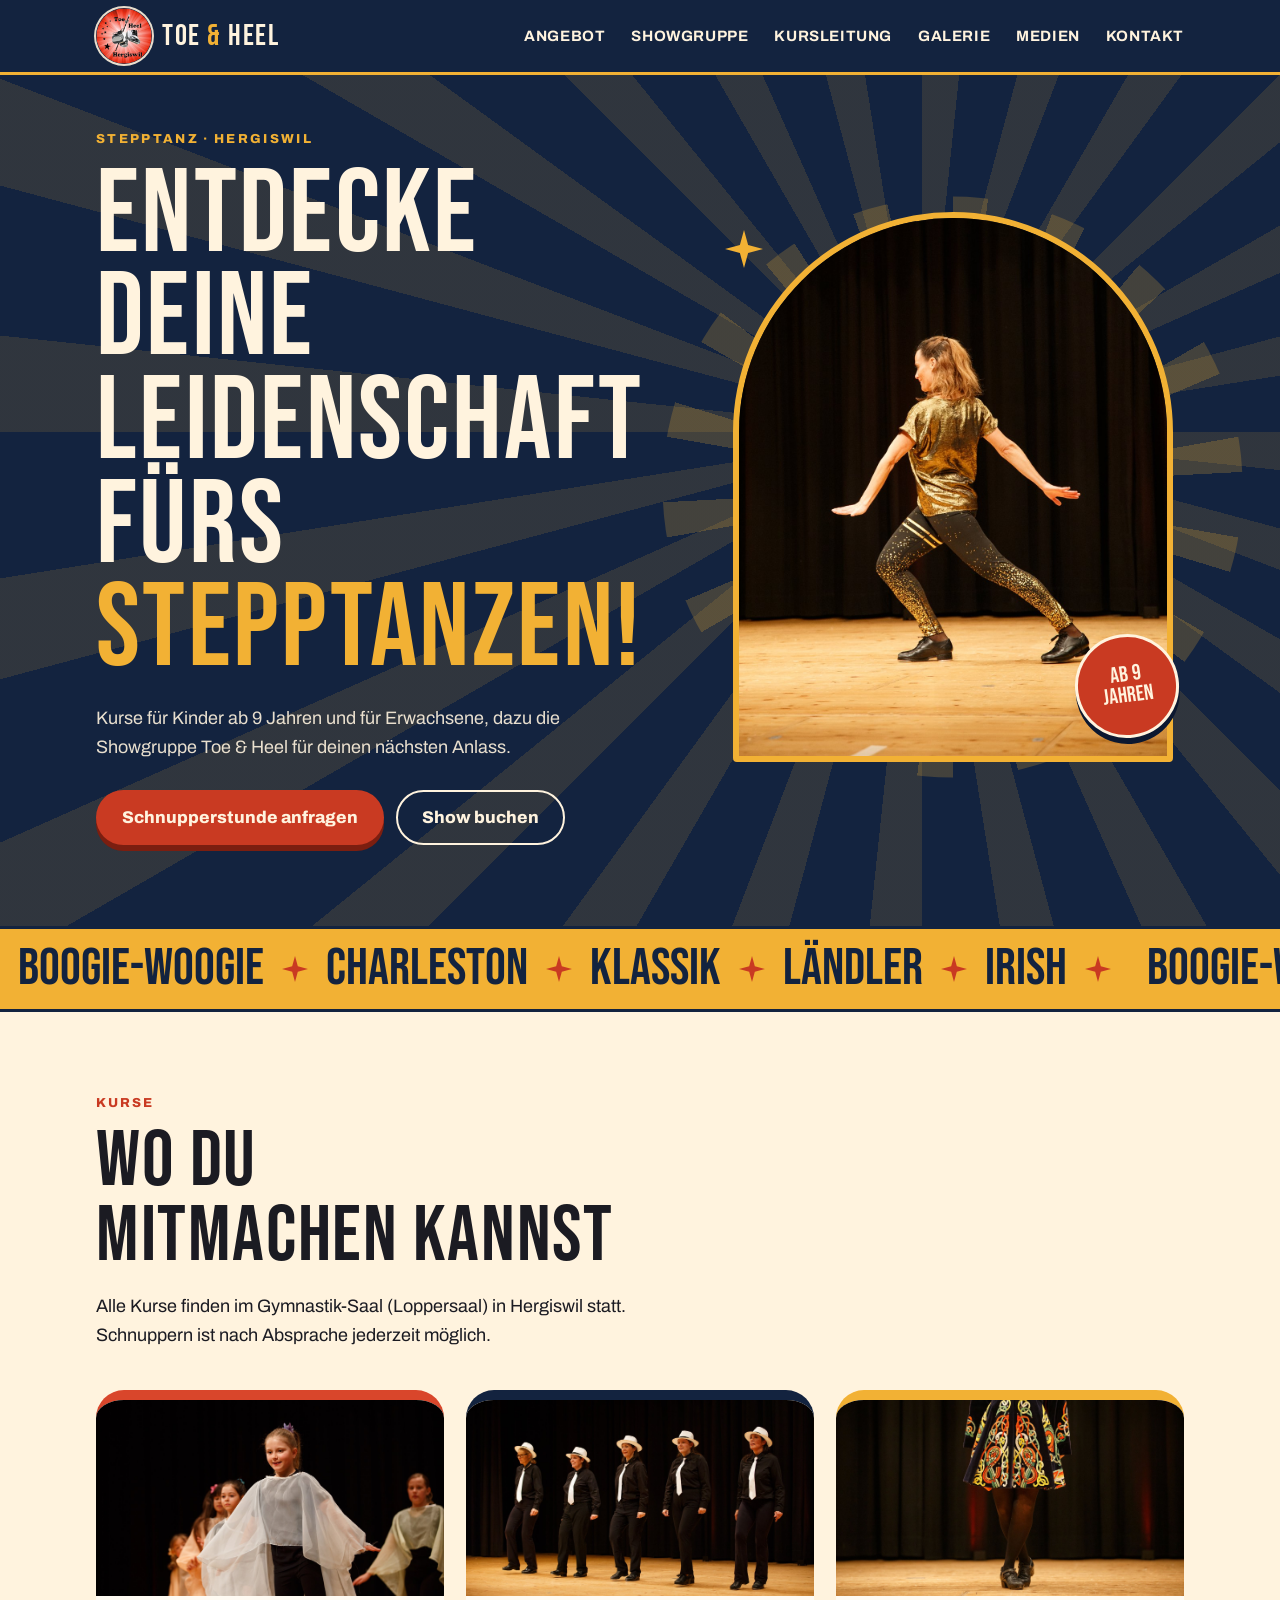
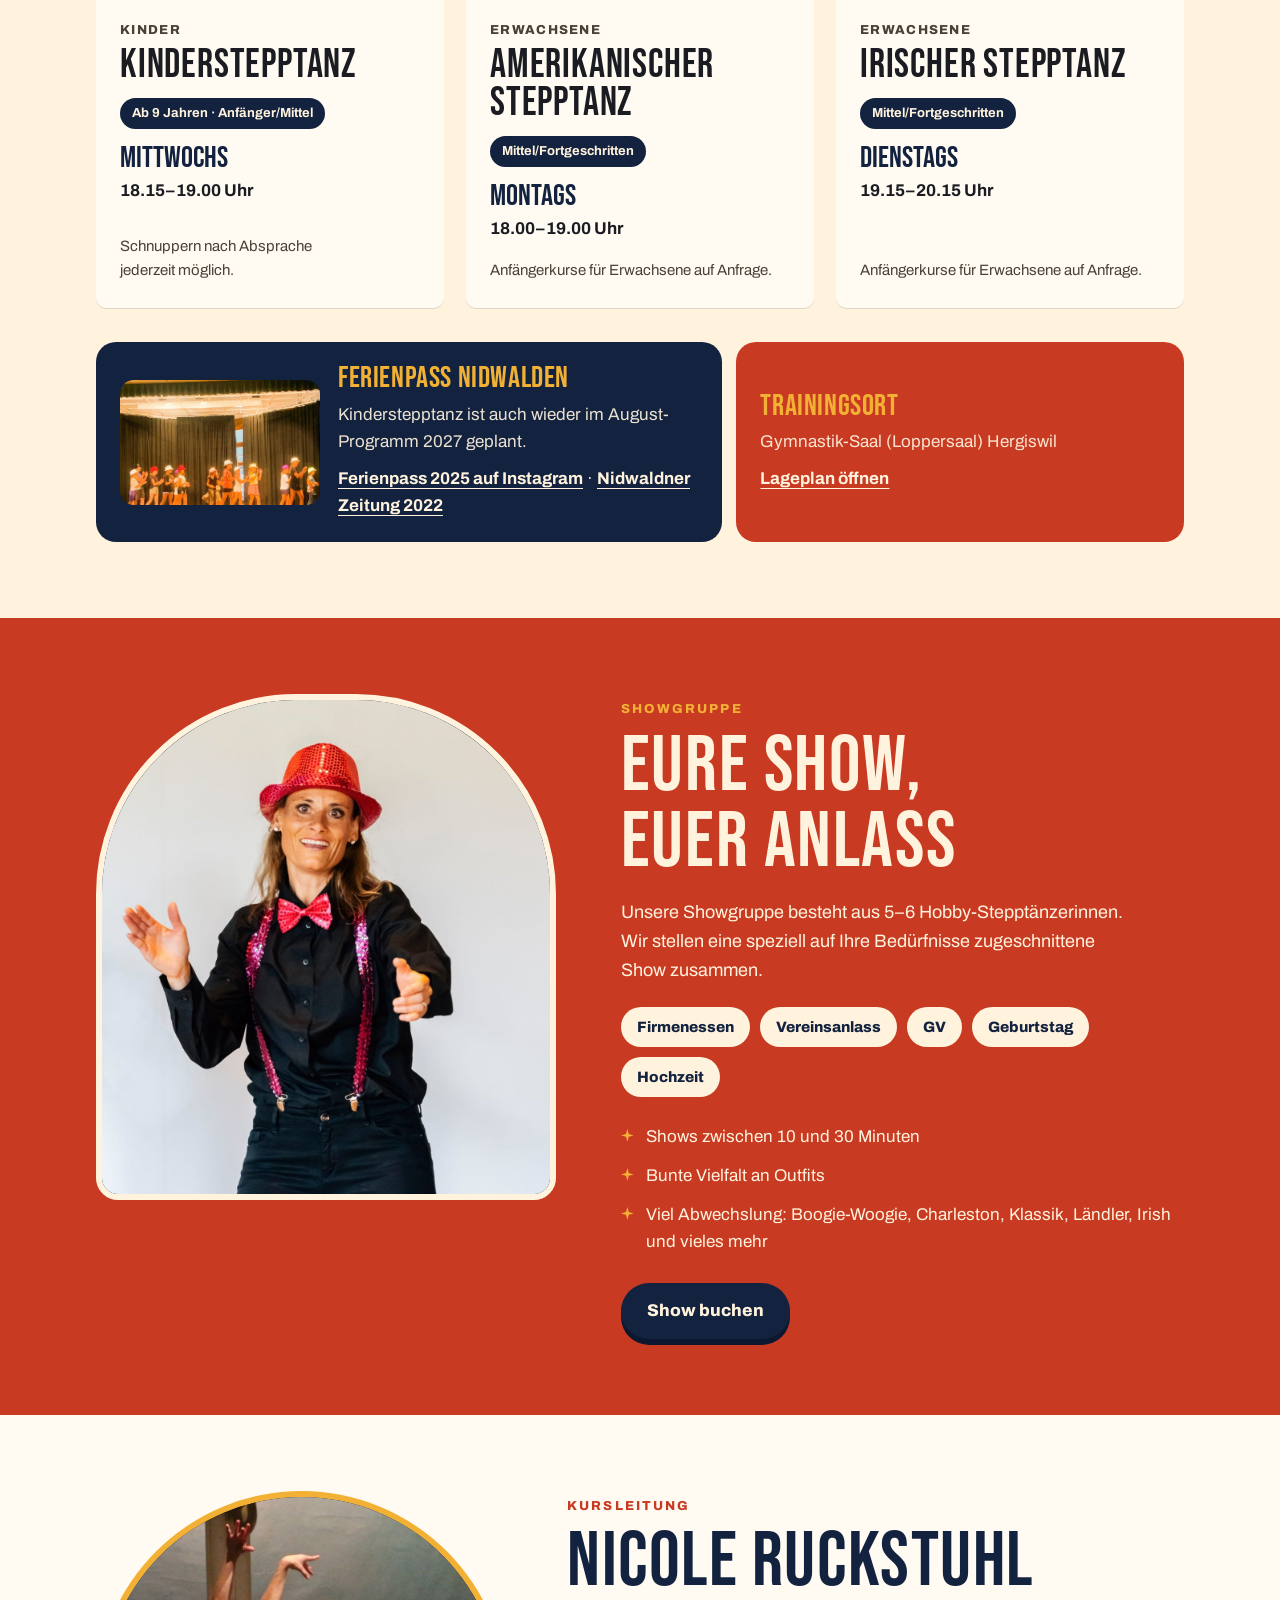
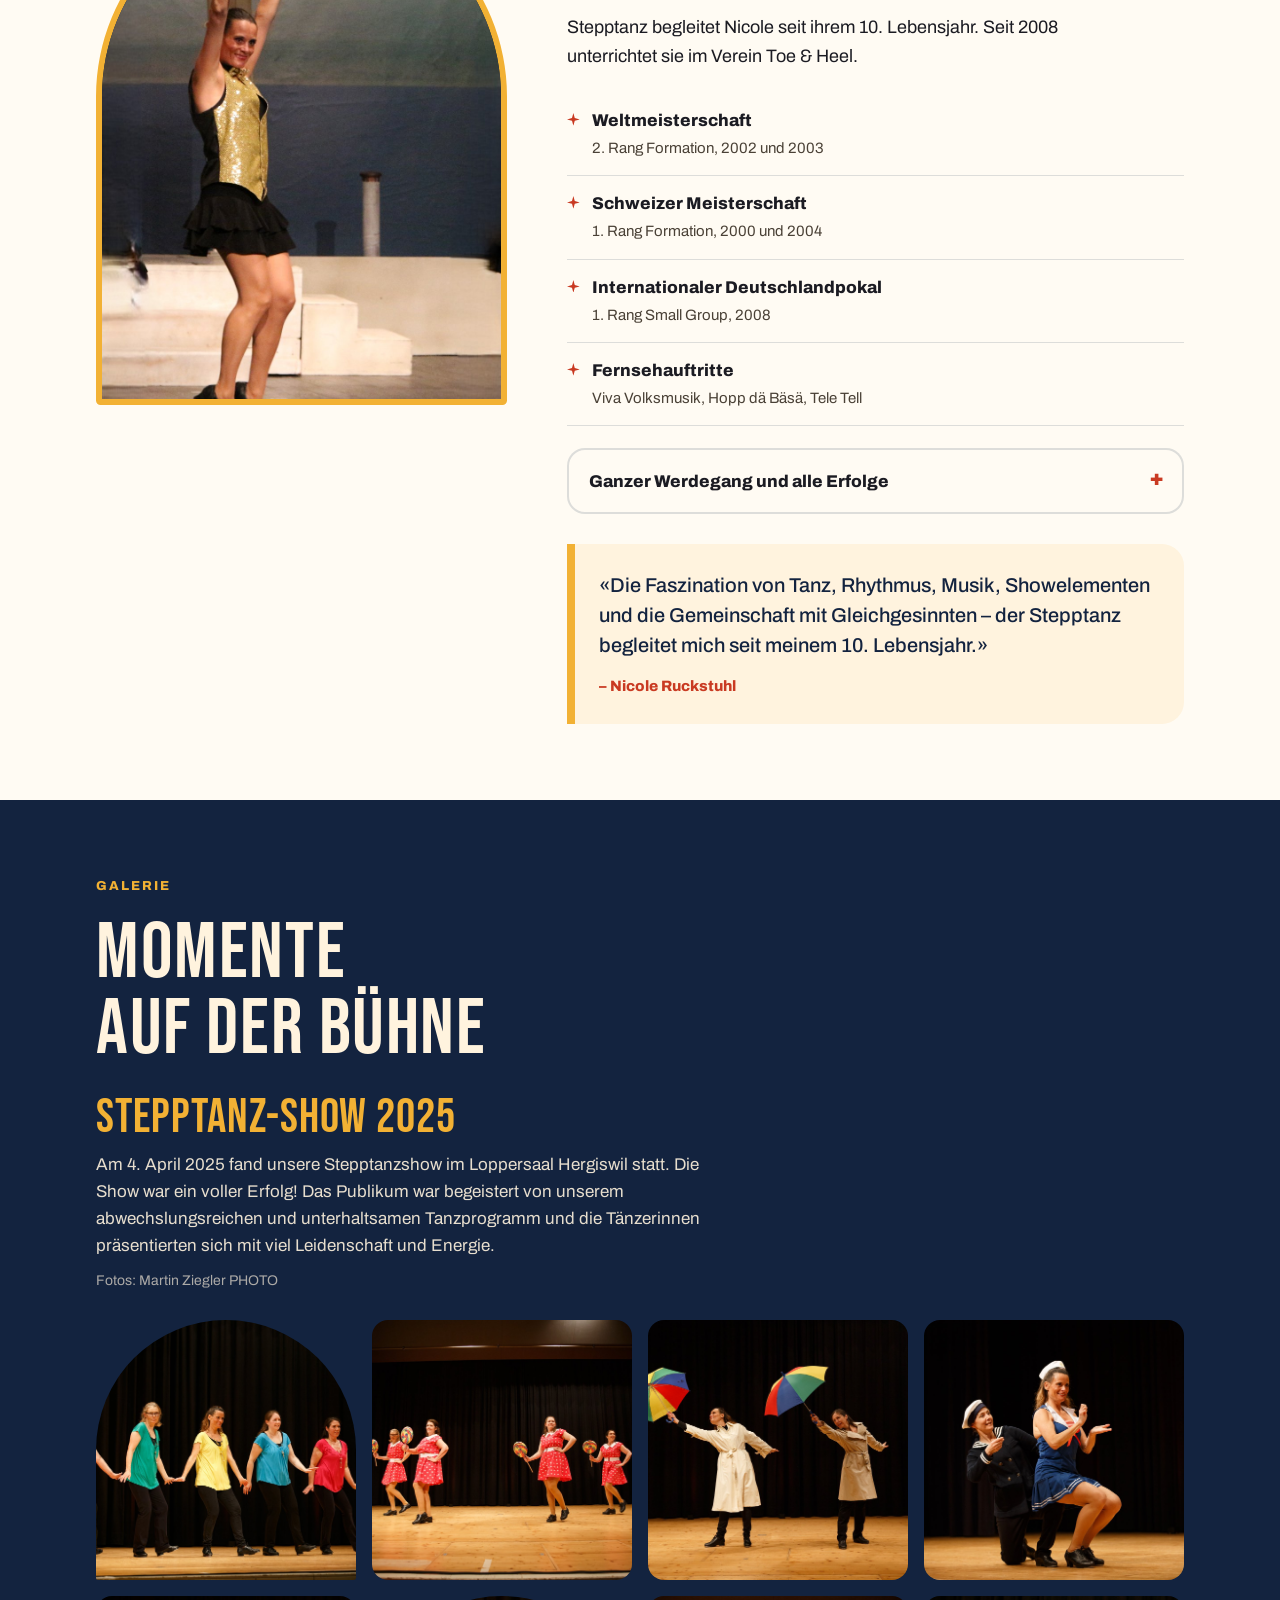
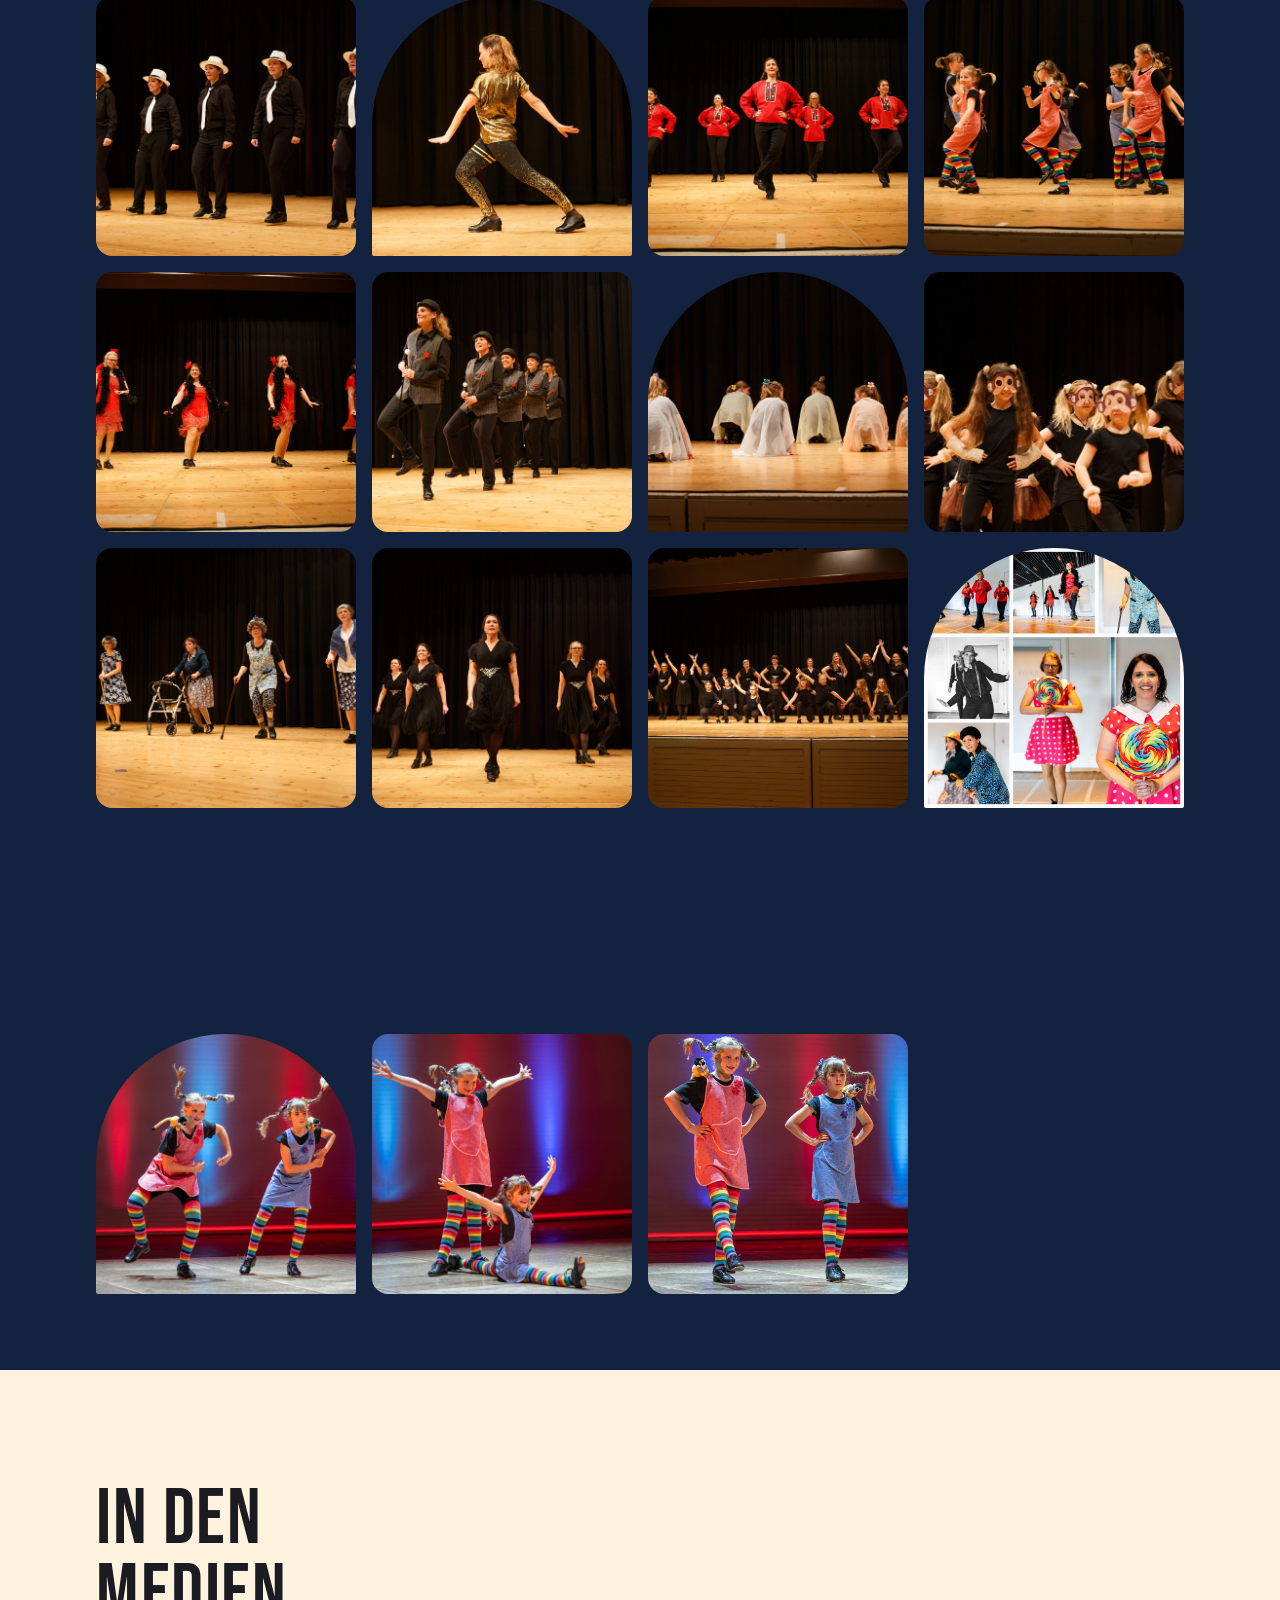
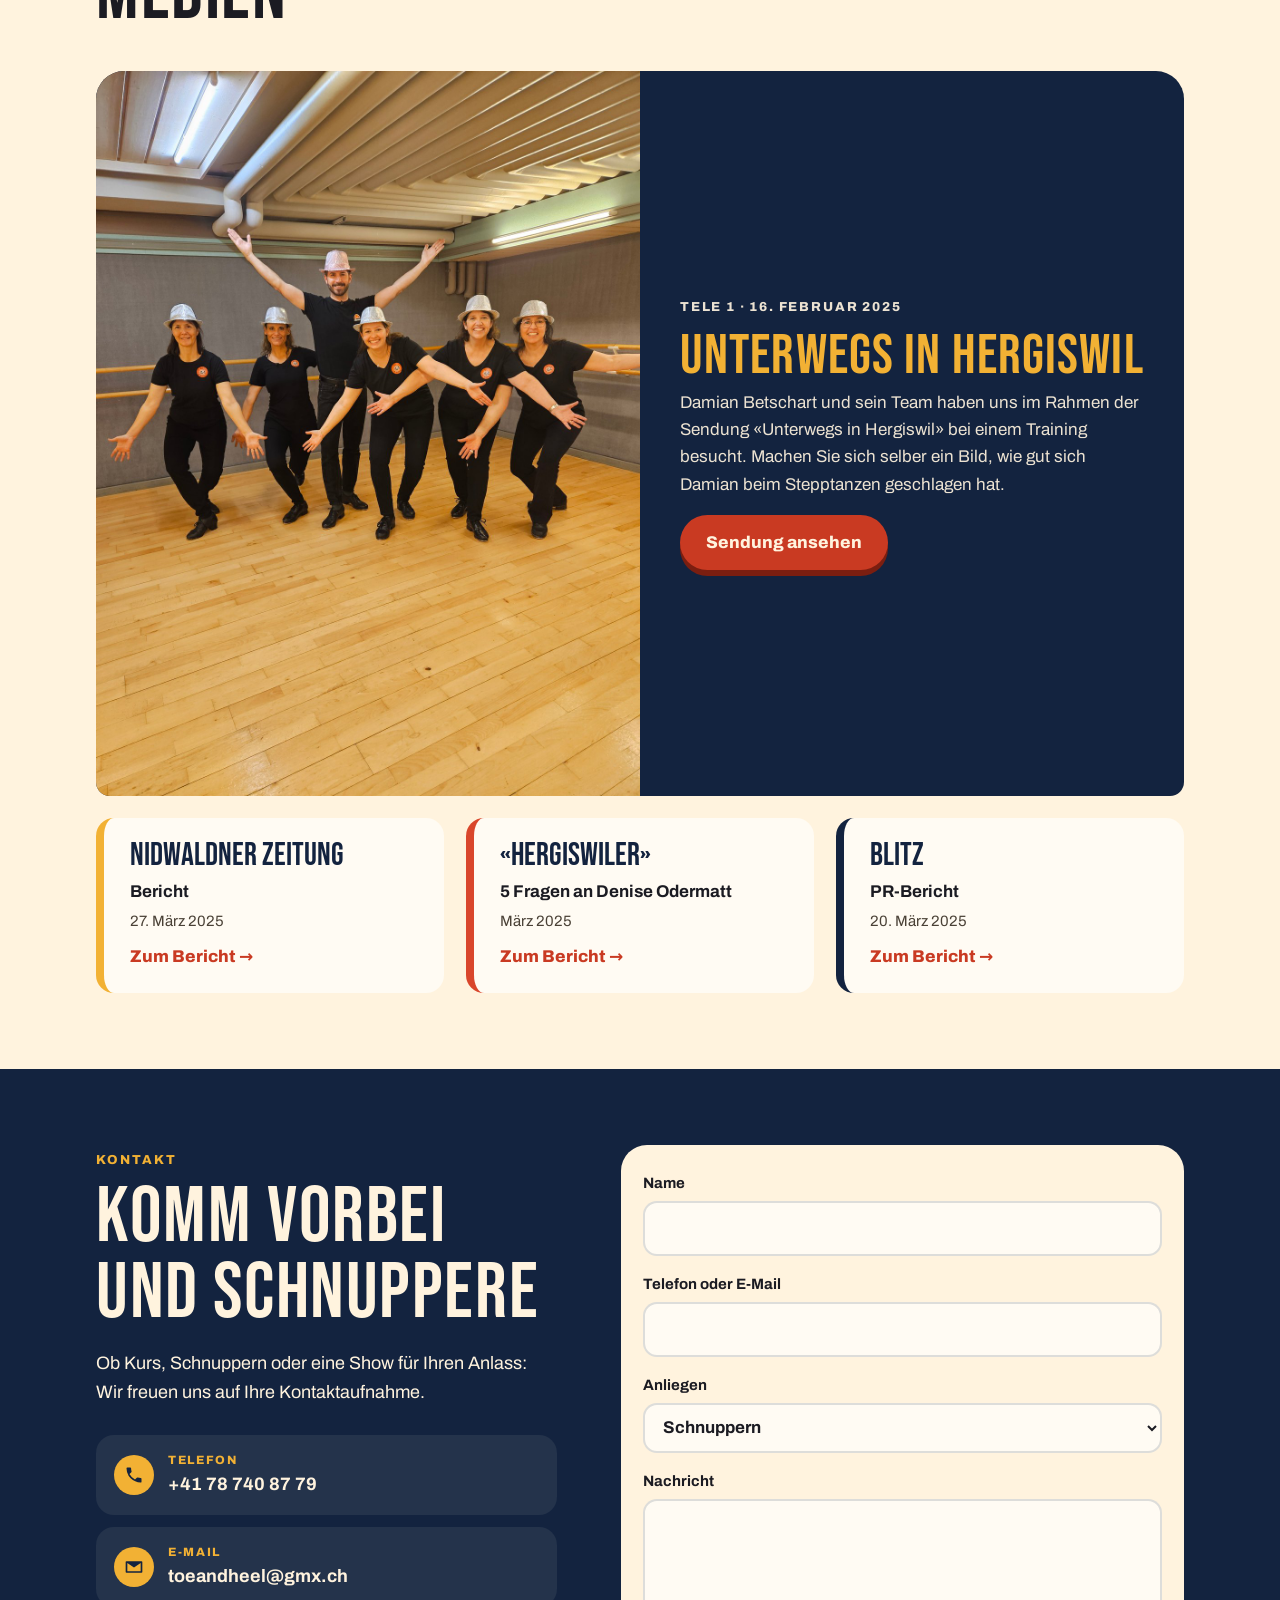
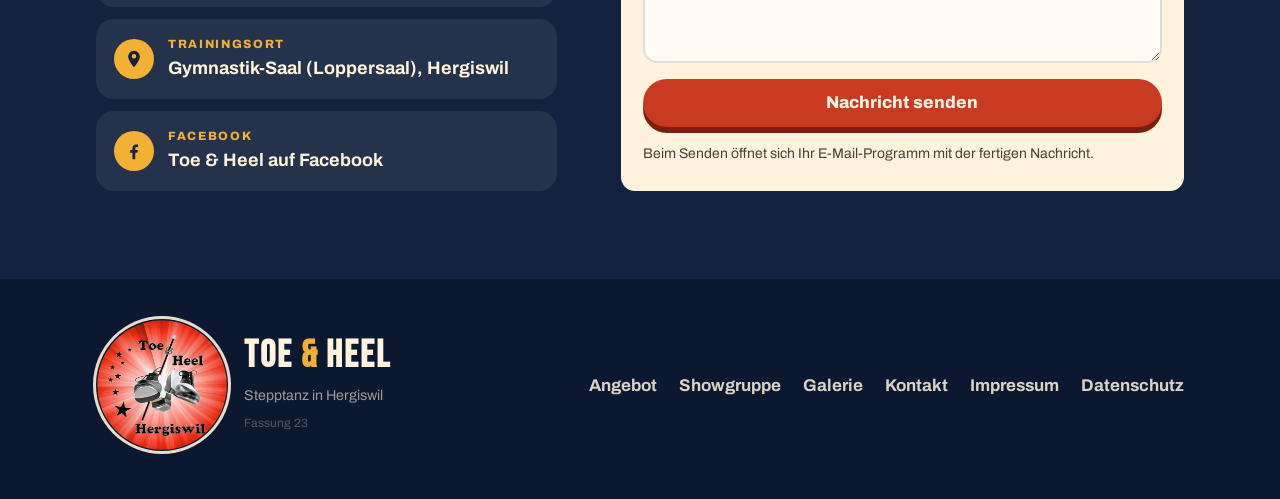
==== index.html @ 6cddaf9c "Bühnen-Version: kürzere Übergänge, weniger leere Fläche (Handy deutlich, PC etwas) Co-Authored-By: C" ====
<!doctype html>
<html lang="de-CH">
<head>
<meta charset="utf-8">
<meta name="viewport" content="width=device-width, initial-scale=1">
<title>Toe &amp; Heel – Stepptanz in Hergiswil</title>
<meta name="description" content="Stepptanz in Hergiswil NW: Kurse für Kinder ab 9 Jahren und für Erwachsene (amerikanisch und irisch) sowie die Showgruppe Toe &amp; Heel für Ihren Anlass.">
<meta name="theme-color" content="#13233F">
<meta property="og:title" content="Toe &amp; Heel – Stepptanz in Hergiswil">
<meta property="og:description" content="Kurse für Kinder und Erwachsene, Showgruppe für jeden Anlass.">
<meta property="og:image" content="https://www.toeandheel.ch/bilder/b25.jpg">
<meta property="og:type" content="website">
<link rel="icon" type="image/png" href="bilder/logo-64.png">
<link rel="apple-touch-icon" href="bilder/logo-192.png">
<link rel="preload" href="schrift/bebas-neue.woff2" as="font" type="font/woff2" crossorigin>
<script>document.documentElement.classList.add('js');</script>
<link rel="stylesheet" href="styles.css?v=23">
<script>
/* Testphase: zeigt das Gerät eine ältere Fassung als der Server, lädt die Seite einmal frisch nach */
(function(){var hier=23;try{fetch('version.json?'+Date.now(),{cache:'no-store'}).then(function(r){return r.json()}).then(function(d){
if(d.version>hier&&!/[?&]neu=/.test(location.search)){location.replace(location.pathname+'?neu='+d.version+location.hash)}}).catch(function(){})}catch(e){}})();
</script>
</head>
<body>
<a class="skip" href="#angebot">Zum Inhalt springen</a>

<svg width="0" height="0" style="position:absolute" aria-hidden="true">
  <symbol id="star" viewBox="0 0 24 24"><path d="M12 0 L14.6 9.4 L24 12 L14.6 14.6 L12 24 L9.4 14.6 L0 12 L9.4 9.4 Z"/></symbol>
</svg>

<header class="site-head">
  <input type="checkbox" id="nav-check" class="nav-check" aria-label="Menü öffnen">
  <div class="wrap bar">
    <a class="logo" translate="no" href="#top"><img class="logo-mark" src="bilder/logo-192.png" alt="" width="56" height="56"><span class="logo-text">Toe <span>&amp;</span> Heel</span></a>
    <label for="nav-check" class="burger" aria-label="Menü"><i></i><i></i><i></i></label>
    <nav class="main" aria-label="Hauptmenü">
      <ul>
        <li><a href="#angebot">Angebot</a></li>
        <li><a href="#showgruppe">Showgruppe</a></li>
        <li><a href="#kursleitung">Kursleitung</a></li>
        <li><a href="#galerie">Galerie</a></li>
        <li><a href="#medien">Medien</a></li>
        <li><a href="#kontakt">Kontakt</a></li>
      </ul>
    </nav>
  </div>
</header>

<main id="top">

  <section class="hero" aria-labelledby="hero-title">
    <div class="wrap hero-grid">
      <div>
        <p class="eyebrow">Stepptanz · Hergiswil</p>
        <h1 id="hero-title">Entdecke deine Leidenschaft fürs <span class="hl">Stepptanzen!</span></h1>
        <p class="lead">Kurse für Kinder ab 9 Jahren und für Erwachsene, dazu die Showgruppe Toe &amp; Heel für deinen nächsten Anlass.</p>
        <div class="hero-actions">
          <a class="btn btn-primary" href="#kontakt" data-anliegen="schnuppern">Schnupperstunde anfragen</a>
          <a class="btn btn-ghost" href="#kontakt" data-anliegen="show">Show buchen</a>
        </div>
      </div>
      <div class="hero-visual">
        <div class="sun" aria-hidden="true"></div>
        <div class="arch">
          <img src="bilder/b19.jpg" alt="Stepptänzerin von Toe &amp; Heel auf der Bühne" fetchpriority="high" width="1066" height="1600">
        </div>
        <svg class="hero-star star" aria-hidden="true"><use href="#star"/></svg>
        <div class="badge" aria-hidden="true">Ab 9<br>Jahren</div>
      </div>
    </div>
  </section>

  <div class="marquee" aria-label="Musikstile: Boogie-Woogie, Charleston, Klassik, Ländler, Irish">
    <div class="track" aria-hidden="true">
      <div class="group"><span>Boogie-Woogie <svg class="star"><use href="#star"/></svg> Charleston <svg class="star"><use href="#star"/></svg> Klassik <svg class="star"><use href="#star"/></svg> Ländler <svg class="star"><use href="#star"/></svg> Irish <svg class="star"><use href="#star"/></svg></span></div>
      <div class="group"><span>Boogie-Woogie <svg class="star"><use href="#star"/></svg> Charleston <svg class="star"><use href="#star"/></svg> Klassik <svg class="star"><use href="#star"/></svg> Ländler <svg class="star"><use href="#star"/></svg> Irish <svg class="star"><use href="#star"/></svg></span></div>
    </div>
  </div>

  <section class="angebot" id="angebot" aria-labelledby="angebot-title">
    <div class="wrap">
      <span class="kicker reveal">Kurse</span>
      <h2 class="sec-title reveal" id="angebot-title">Wo du<br>mitmachen kannst</h2>
      <p class="lead reveal">Alle Kurse finden im Gymnastik-Saal (Loppersaal) in Hergiswil statt. Schnuppern ist nach Absprache jederzeit möglich.</p>

      <div class="cards">
        <article class="course reveal" style="--c:var(--tomato)">
          <div class="pic"><img src="bilder/b03.jpg" alt="Kinder der Stepptanzgruppe auf der Bühne" loading="lazy" width="1600" height="1066"></div>
          <div class="body">
            <p class="who">Kinder</p>
            <h3>Kinder­stepptanz</h3>
            <span class="chip">Ab 9 Jahren · Anfänger/Mittel</span>
            <p class="when">Mittwochs</p>
            <p class="time">18.15–19.00&nbsp;Uhr</p>
            <p class="note">Schnuppern nach Absprache jederzeit möglich.</p>
          </div>
        </article>

        <article class="course reveal" style="--c:var(--night)">
          <div class="pic"><img src="bilder/b24.jpg" alt="Stepptänzerinnen mit weissen Hüten und Krawatten" loading="lazy" width="1600" height="1066"></div>
          <div class="body">
            <p class="who">Erwachsene</p>
            <h3>Amerikanischer Stepptanz</h3>
            <span class="chip">Mittel/Fortgeschritten</span>
            <p class="when">Montags</p>
            <p class="time">18.00–19.00&nbsp;Uhr</p>
            <p class="note">Anfängerkurse für Erwachsene auf Anfrage.</p>
          </div>
        </article>

        <article class="course reveal" style="--c:var(--mustard)">
          <div class="pic"><img src="bilder/b12.jpg" alt="Tänzerin im irischen Tanzkleid" loading="lazy" width="1600" height="1066"></div>
          <div class="body">
            <p class="who">Erwachsene</p>
            <h3>Irischer Stepptanz</h3>
            <span class="chip">Mittel/Fortgeschritten</span>
            <p class="when">Dienstags</p>
            <p class="time">19.15–20.15&nbsp;Uhr</p>
            <p class="note">Anfängerkurse für Erwachsene auf Anfrage.</p>
          </div>
        </article>
      </div>

      <div class="info-row">
        <div class="info with-pic reveal">
          <div class="thumb"><img src="bilder/b02.jpg" alt="Kinder beim Ferienpass Nidwalden auf der Bühne" loading="lazy" width="858" height="858"></div>
          <div>
            <h3>Ferienpass Nidwalden</h3>
            <p>Kinderstepptanz ist auch wieder im August-Programm 2027 geplant.</p>
            <p><a href="https://www.instagram.com/p/DNa0UZsqsZz/" target="_blank" rel="noopener noreferrer">Ferienpass 2025 auf Instagram</a> · <a href="https://www.nidwaldnerzeitung.ch/zentralschweiz/nidwalden/video-der-ferienpass-nidwalden-besucht-das-dog-turnier-ld.2328941" target="_blank" rel="noopener noreferrer">Nidwaldner Zeitung 2022</a></p>
          </div>
        </div>
        <div class="info red reveal">
          <div>
            <h3>Trainingsort</h3>
            <p>Gymnastik-Saal (Loppersaal) Hergiswil</p>
            <p><a href="https://goo.gl/maps/7X8U7tuj1H1A2qbY9" target="_blank" rel="noopener noreferrer">Lageplan öffnen</a></p>
          </div>
        </div>
      </div>
    </div>
  </section>

  <section class="showgruppe" id="showgruppe" aria-labelledby="showgruppe-title">
    <div class="wrap split">
      <div class="reveal">
        <div class="arch">
          <img src="bilder/b04.jpg" alt="Stepptänzerin der Showgruppe mit rotem Glitzerhut und Fliege" loading="lazy" width="1116" height="1600">
        </div>
      </div>
      <div class="reveal">
        <span class="kicker">Showgruppe</span>
        <h2 class="sec-title" id="showgruppe-title">Eure Show,<br>euer Anlass</h2>
        <p class="lead">Unsere Showgruppe besteht aus 5–6 Hobby-Stepptänzerinnen. Wir stellen eine speziell auf Ihre Bedürfnisse zugeschnittene Show zusammen.</p>
        <ul class="occasions" aria-label="Anlässe">
          <li>Firmenessen</li>
          <li>Vereinsanlass</li>
          <li>GV</li>
          <li>Geburtstag</li>
          <li>Hochzeit</li>
        </ul>
        <ul class="facts">
          <li><svg class="star" aria-hidden="true"><use href="#star"/></svg><span>Shows zwischen 10 und 30 Minuten</span></li>
          <li><svg class="star" aria-hidden="true"><use href="#star"/></svg><span>Bunte Vielfalt an Outfits</span></li>
          <li><svg class="star" aria-hidden="true"><use href="#star"/></svg><span>Viel Abwechslung: Boogie-Woogie, Charleston, Klassik, Ländler, Irish und vieles mehr</span></li>
        </ul>
        <a class="btn btn-dark" href="#kontakt" data-anliegen="show">Show buchen</a>
      </div>
    </div>
  </section>

  <section class="kursleitung" id="kursleitung" aria-labelledby="kurs-title">
    <div class="wrap teacher">
      <div class="reveal">
        <div class="arch">
          <img src="bilder/b10.jpg" alt="Nicole Ruckstuhl beim Stepptanzen" loading="lazy" width="900" height="1600">
        </div>
      </div>
      <div class="txt reveal">
        <span class="kicker">Kursleitung</span>
        <h2 class="name" id="kurs-title">Nicole Ruckstuhl</h2>
        <p class="lead">Stepptanz begleitet Nicole seit ihrem 10. Lebensjahr. Seit 2008 unterrichtet sie im Verein Toe &amp; Heel.</p>
        <ul class="career">
          <li><svg class="star" aria-hidden="true"><use href="#star"/></svg><div><strong>Weltmeisterschaft</strong><small>2. Rang Formation, 2002 und 2003</small></div></li>
          <li><svg class="star" aria-hidden="true"><use href="#star"/></svg><div><strong>Schweizer Meisterschaft</strong><small>1. Rang Formation, 2000 und 2004</small></div></li>
          <li><svg class="star" aria-hidden="true"><use href="#star"/></svg><div><strong>Internationaler Deutschlandpokal</strong><small>1. Rang Small Group, 2008</small></div></li>
          <li><svg class="star" aria-hidden="true"><use href="#star"/></svg><div><strong>Fernsehauftritte</strong><small>Viva Volksmusik, Hopp dä Bäsä, Tele Tell</small></div></li>
        </ul>

        <details class="cv">
          <summary>Ganzer Werdegang und alle Erfolge</summary>
          <div class="cv-body">
            <h3>Mein tänzerischer Werdegang</h3>
            <dl>
              <dt>1990–1996</dt><dd>Stepp- und Ballettunterricht bei Robert Philippe Christen, Hergiswil</dd>
              <dt>1996–1997</dt><dd>Unterricht bei Fabrice Martin (Planet Dance), Lausanne</dd>
              <dt>1996–2001</dt><dd>Teilnahme an diversen «Irish-» sowie «American Tapdance»-Workshops</dd>
              <dt>2000</dt><dd>3 Monate Irlandaufenthalt mit Unterricht im Irish Dancing</dd>
              <dt>2001–2002</dt><dd>Unterricht bei Fabrice Martin (Planet Dance), Lausanne</dd>
              <dt>2003–2008</dt><dd>Unterricht bei Absolut Tap, Bern</dd>
              <dt>2008–2018</dt><dd>Showteam Flying Taps, Root</dd>
              <dt>2008–heute</dt><dd>Stepptanzlehrerin im Verein Toe &amp; Heel, Hergiswil</dd>
              <dt>2023–heute</dt><dd>Shuffle Dance Unterricht bei Dance Place, Sursee</dd>
            </dl>
            <h3>Schweizer Meisterschaft</h3>
            <dl>
              <dt>2000</dt><dd>1. Rang – Plauscher / Fun Formation Quickstep, Hergiswil</dd>
              <dt>2002</dt><dd>5. Rang – Elite Solo Damen</dd>
              <dt>2004</dt><dd>1. Rang – Formation absolutTAP, Bern</dd>
              <dt>2004</dt><dd>5. Rang – Small Group absolutTAP, Bern</dd>
              <dt>2006</dt><dd>2. Rang – Formation absolutTAP, Bern</dd>
            </dl>
            <h3>Internationaler Deutschlandpokal</h3>
            <dl>
              <dt>2008</dt><dd>1. Rang – Small Group Flying Taps, Root</dd>
            </dl>
            <h3>Weltmeisterschaft</h3>
            <dl>
              <dt>2002</dt><dd>2. Rang – Formation Planet Dance Martin, Lausanne</dd>
              <dt>2003</dt><dd>2. Rang – Formation absolutTAP, Bern</dd>
              <dt>2006</dt><dd>4. Rang – Formation absolutTAP, Bern</dd>
            </dl>
            <h3>Fernseh-Auftritte mit Flying Taps, Root</h3>
            <p>Viva Volksmusik · Hopp dä Bäsä · Tele Tell</p>
          </div>
        </details>

        <blockquote class="quote">
          <p>«Die Faszination von Tanz, Rhythmus, Musik, Showelementen und die Gemeinschaft mit Gleichgesinnten – der Stepptanz begleitet mich seit meinem 10. Lebensjahr.»</p>
          <cite>– Nicole Ruckstuhl</cite>
        </blockquote>
      </div>
    </div>
  </section>

  <section class="galerie" id="galerie" aria-labelledby="galerie-title">
    <div class="wrap">
      <div class="gallery-intro reveal">
        <span class="kicker">Galerie</span>
        <h2 class="sec-title" id="galerie-title">Momente<br>auf der Bühne</h2>
        <h3>Stepptanz-Show 2025</h3>
        <p>Am 4. April 2025 fand unsere Stepptanzshow im Loppersaal Hergiswil statt. Die Show war ein voller Erfolg! Das Publikum war begeistert von unserem abwechslungsreichen und unterhaltsamen Tanzprogramm und die Tänzerinnen präsentierten sich mit viel Leidenschaft und Energie.</p>
        <p class="credit">Fotos: Martin Ziegler PHOTO</p>
      </div>
      <ul class="gallery" data-gallery>
        <li><button type="button" data-full="bilder/b25.jpg"><img src="bilder/b25.jpg" alt="Stepptanz-Show 2025: fünf Tänzerinnen in bunten Blusen" loading="lazy" width="1600" height="1066"></button></li>
        <li><button type="button" data-full="bilder/b14.jpg"><img src="bilder/b14.jpg" alt="Stepptanz-Show 2025: Tänzerinnen in roten Tupfenkleidern" loading="lazy" width="1600" height="1066"></button></li>
        <li><button type="button" data-full="bilder/b21.jpg"><img src="bilder/b21.jpg" alt="Stepptanz-Show 2025: Tanz mit bunten Regenschirmen" loading="lazy" width="1600" height="1066"></button></li>
        <li><button type="button" data-full="bilder/b15.jpg"><img src="bilder/b15.jpg" alt="Stepptanz-Show 2025: Duo im Matrosen-Look" loading="lazy" width="1600" height="1066"></button></li>
        <li><button type="button" data-full="bilder/b24.jpg"><img src="bilder/b24.jpg" alt="Stepptanz-Show 2025: Tänzerinnen mit weissen Hüten" loading="lazy" width="1600" height="1066"></button></li>
        <li><button type="button" data-full="bilder/b19.jpg"><img src="bilder/b19.jpg" alt="Stepptanz-Show 2025: Solotänzerin in Gold" loading="lazy" width="1066" height="1600"></button></li>
        <li><button type="button" data-full="bilder/b20.jpg"><img src="bilder/b20.jpg" alt="Stepptanz-Show 2025: Gruppe in roten Blusen" loading="lazy" width="1600" height="1066"></button></li>
        <li><button type="button" data-full="bilder/b16.jpg"><img src="bilder/b16.jpg" alt="Stepptanz-Show 2025: Kindergruppe in bunten Kostümen" loading="lazy" width="1600" height="1066"></button></li>
        <li><button type="button" data-full="bilder/b17.jpg"><img src="bilder/b17.jpg" alt="Stepptanz-Show 2025: Tänzerinnen im Charleston-Stil" loading="lazy" width="1600" height="1066"></button></li>
        <li><button type="button" data-full="bilder/b22.jpg"><img src="bilder/b22.jpg" alt="Stepptanz-Show 2025: Gruppe mit Hüten und Westen" loading="lazy" width="1600" height="1066"></button></li>
        <li><button type="button" data-full="bilder/b18.jpg"><img src="bilder/b18.jpg" alt="Stepptanz-Show 2025: Kinder in weissen Umhängen" loading="lazy" width="1600" height="1066"></button></li>
        <li><button type="button" data-full="bilder/b23.jpg"><img src="bilder/b23.jpg" alt="Stepptanz-Show 2025: Kindergruppe in Schwarz" loading="lazy" width="1600" height="1066"></button></li>
        <li><button type="button" data-full="bilder/b26.jpg"><img src="bilder/b26.jpg" alt="Stepptanz-Show 2025: humorvolle Nummer mit Rollator" loading="lazy" width="1600" height="1066"></button></li>
        <li><button type="button" data-full="bilder/b27.jpg"><img src="bilder/b27.jpg" alt="Stepptanz-Show 2025: Gruppe in schwarzen Kleidern" loading="lazy" width="1600" height="1066"></button></li>
        <li><button type="button" data-full="bilder/b07.jpg"><img src="bilder/b07.jpg" alt="Alle Tänzerinnen gemeinsam auf der Bühne" loading="lazy" width="1600" height="1066"></button></li>
        <li><button type="button" data-full="bilder/b05.jpg"><img src="bilder/b05.jpg" alt="Die Showgruppe in verschiedenen Kostümen" loading="lazy" width="1600" height="1600"></button></li>
      </ul>

      <div class="gallery-intro reveal">
        <h3>5. Kinder- und Jugendtanzfestival Schweiz</h3>
        <p>Zwei Mädchen aus unserer Kinder-Stepptanzgruppe haben am 7. Juni 2025 am Kinder- und Jugendtanzfestival im Stadttheater Sursee teilgenommen.</p>
        <p class="credit">Fotos: Kinder- und Jugendtanzfestival Schweiz – Roberto Conciatori</p>
      </div>
      <ul class="gallery" data-gallery>
        <li><button type="button" data-full="bilder/b28.jpg"><img src="bilder/b28.jpg" alt="Zwei Mädchen tanzen am Kinder- und Jugendtanzfestival" loading="lazy" width="1600" height="1066"></button></li>
        <li><button type="button" data-full="bilder/b29.jpg"><img src="bilder/b29.jpg" alt="Schlusspose am Kinder- und Jugendtanzfestival" loading="lazy" width="1600" height="1066"></button></li>
        <li><button type="button" data-full="bilder/b30.jpg"><img src="bilder/b30.jpg" alt="Auftritt im Stadttheater Sursee" loading="lazy" width="1600" height="900"></button></li>
      </ul>
    </div>
  </section>

  <section class="medien" id="medien" aria-labelledby="medien-title">
    <div class="wrap">
      <span class="kicker reveal">Medien</span>
      <h2 class="sec-title reveal" id="medien-title">In den<br>Medien</h2>

      <article class="feature reveal">
        <div class="pic"><img src="bilder/b06.jpg" alt="Training mit dem Team von Tele 1 im Gymnastik-Saal" loading="lazy" width="1200" height="1600"></div>
        <div class="body">
          <p class="date">Tele 1 · 16. Februar 2025</p>
          <h3>Unterwegs in Hergiswil</h3>
          <p>Damian Betschart und sein Team haben uns im Rahmen der Sendung «Unterwegs in Hergiswil» bei einem Training besucht. Machen Sie sich selber ein Bild, wie gut sich Damian beim Stepptanzen geschlagen hat.</p>
          <a class="btn btn-primary" href="https://www.tele1.ch/unterwegs/unterwegs-in-hergiswil-159736079" target="_blank" rel="noopener noreferrer">Sendung ansehen</a>
        </div>
      </article>

      <div class="press">
        <a class="reveal" href="medien/nidwaldner-zeitung-2025-03-27.pdf" target="_blank" rel="noopener">
          <p class="outlet">Nidwaldner Zeitung</p>
          <p class="title">Bericht</p>
          <p class="date">27. März 2025</p>
          <p class="go">Zum Bericht →</p>
        </a>
        <a class="reveal" href="medien/hergiswiler-2025-03.pdf" target="_blank" rel="noopener">
          <p class="outlet">«Hergiswiler»</p>
          <p class="title">5 Fragen an Denise Odermatt</p>
          <p class="date">März 2025</p>
          <p class="go">Zum Bericht →</p>
        </a>
        <a class="reveal" href="medien/blitz-2025-03-20.jpg" target="_blank" rel="noopener">
          <p class="outlet">Blitz</p>
          <p class="title">PR-Bericht</p>
          <p class="date">20. März 2025</p>
          <p class="go">Zum Bericht →</p>
        </a>
      </div>
    </div>
  </section>

  <section class="kontakt" id="kontakt" aria-labelledby="kontakt-title">
    <div class="wrap contact">
      <div class="reveal">
        <span class="kicker">Kontakt</span>
        <h2 class="sec-title" id="kontakt-title">Komm vorbei<br>und schnuppere</h2>
        <p class="lead">Ob Kurs, Schnuppern oder eine Show für Ihren Anlass: Wir freuen uns auf Ihre Kontaktaufnahme.</p>
        <ul class="contact-list">
          <li>
            <a href="tel:+41787408779">
              <span class="ico" aria-hidden="true"><svg viewBox="0 0 24 24"><path d="M6.6 10.8a15.1 15.1 0 0 0 6.6 6.6l2.2-2.2a1 1 0 0 1 1-.25 11.4 11.4 0 0 0 3.6.57 1 1 0 0 1 1 1V20a1 1 0 0 1-1 1A17 17 0 0 1 3 4a1 1 0 0 1 1-1h3.5a1 1 0 0 1 1 1c0 1.25.2 2.45.57 3.57a1 1 0 0 1-.25 1z"/></svg></span>
              <span><span class="lbl">Telefon</span>+41&nbsp;78&nbsp;740&nbsp;87&nbsp;79</span>
            </a>
          </li>
          <li>
            <a href="mailto:toeandheel@gmx.ch">
              <span class="ico" aria-hidden="true"><svg viewBox="0 0 24 24"><path d="M3 5h18a1 1 0 0 1 1 1v12a1 1 0 0 1-1 1H3a1 1 0 0 1-1-1V6a1 1 0 0 1 1-1zm1 2.2V17h16V7.2l-8 5.3z"/></svg></span>
              <span><span class="lbl">E-Mail</span>toeandheel@gmx.ch</span>
            </a>
          </li>
          <li>
            <a href="https://goo.gl/maps/7X8U7tuj1H1A2qbY9" target="_blank" rel="noopener noreferrer">
              <span class="ico" aria-hidden="true"><svg viewBox="0 0 24 24"><path d="M12 2a7 7 0 0 0-7 7c0 5.2 7 13 7 13s7-7.8 7-13a7 7 0 0 0-7-7zm0 9.500A2.500 2.500 0 1 1 12 6a2.500 2.500 0 0 1 0 5.500z"/></svg></span>
              <span><span class="lbl">Trainingsort</span>Gymnastik-Saal (Loppersaal), Hergiswil</span>
            </a>
          </li>
          <li>
            <a href="https://www.facebook.com/profile.php?id=100092729950741" target="_blank" rel="noopener noreferrer">
              <span class="ico" aria-hidden="true"><svg viewBox="0 0 24 24"><path d="M13.500 22v-8h2.700l.4-3.200h-3.100V8.800c0-.9.300-1.600 1.600-1.600h1.700V4.300c-.3 0-1.300-.1-2.500-.1-2.500 0-4.100 1.500-4.100 4.200v2.400H7.500V14h2.700v8z"/></svg></span>
              <span><span class="lbl">Facebook</span>Toe &amp; Heel auf Facebook</span>
            </a>
          </li>
        </ul>
      </div>

      <form class="kform reveal" id="kontakt-form">
        <label>Name
          <input type="text" name="Name" autocomplete="name" required>
        </label>
        <label>Telefon oder E-Mail
          <input type="text" name="Erreichbar unter" autocomplete="email" spellcheck="false" autocapitalize="off" required>
        </label>
        <label>Anliegen
          <select name="Anliegen" id="anliegen">
            <option value="Schnuppern">Schnuppern</option>
            <option value="Kurs">Kurs</option>
            <option value="Show buchen">Show buchen</option>
          </select>
        </label>
        <label>Nachricht
          <textarea name="Nachricht" rows="5"></textarea>
        </label>
        <button class="btn btn-primary" type="submit">Nachricht senden</button>
        <p class="hint">Beim Senden öffnet sich Ihr E-Mail-Programm mit der fertigen Nachricht.</p>
      </form>
    </div>
  </section>

</main>

<footer>
  <div class="wrap row">
    <div class="brand">
      <img src="bilder/logo.png" alt="Logo Toe &amp; Heel Hergiswil" loading="lazy" width="132" height="132">
      <div>
        <a class="logo" translate="no" href="#top">Toe <span>&amp;</span> Heel</a>
        <p style="margin:6px 0 0"><small>Stepptanz in Hergiswil</small><small class="stand">Fassung 23</small></p>
      </div>
    </div>
    <ul>
      <li><a href="#angebot">Angebot</a></li>
      <li><a href="#showgruppe">Showgruppe</a></li>
      <li><a href="#galerie">Galerie</a></li>
      <li><a href="#kontakt">Kontakt</a></li>
      <li><a href="impressum.html">Impressum</a></li>
      <li><a href="datenschutz.html">Datenschutz</a></li>
    </ul>
  </div>
</footer>

<dialog class="lightbox" id="lightbox" aria-label="Bild in gross">
  <div class="lb-inner">
    <img id="lb-img" alt="">
    <button class="lb-btn lb-close" type="button" aria-label="Schliessen">×</button>
    <button class="lb-btn lb-prev" type="button" aria-label="Vorheriges Bild">‹</button>
    <button class="lb-btn lb-next" type="button" aria-label="Nächstes Bild">›</button>
    <p class="lb-count" id="lb-count"></p>
  </div>
</dialog>

<script src="script.js?v=23" defer></script>
</body>
</html>
---- styles.css ----
/* Toe & Heel Hergiswil – Gestaltung «Showtime» */
@font-face{font-family:"Bebas Neue";src:url(schrift/bebas-neue.woff2) format("woff2");font-weight:400;font-display:swap}
@font-face{font-family:"Archivo";src:url(schrift/archivo.woff2) format("woff2");font-weight:400 800;font-display:swap}

:root{
  --tomato:#D9462B;
  --tomato-deep:#C93A22;
  --mustard:#F2B134;
  --night:#13233F;
  --night-deep:#0C1830;
  --cream:#FFF3DE;
  --paper:#FFFBF3;
  --ink:#1B1B22;
  --muted:#4A4136;
  --line:rgba(19,35,63,.14);
  --display:"Bebas Neue","Arial Narrow",Impact,sans-serif;
  --text:"Archivo",system-ui,-apple-system,"Segoe UI",Roboto,sans-serif;
}
*{box-sizing:border-box}
html{scroll-behavior:smooth;-webkit-text-size-adjust:100%;background:var(--cream);scroll-padding-top:76px}
body{margin:0;background:var(--cream);color:var(--ink);font-family:var(--text);font-size:17px;line-height:1.6;overflow-x:hidden;-webkit-font-smoothing:antialiased}
img{display:block;max-width:100%;height:auto}
a{color:inherit}
h1,h2,h3{font-family:var(--display);font-weight:400;letter-spacing:.02em;margin:0;line-height:.95;text-transform:uppercase}
p{margin:0 0 1em}
:focus-visible{outline:3px solid var(--mustard);outline-offset:3px}
.wrap{max-width:1120px;margin:0 auto;padding:0 16px}
.star{width:.75em;height:.75em;fill:currentColor;flex:none}
section{padding:76px 0;position:relative;overflow:hidden}
.kicker{display:inline-block;font-weight:800;text-transform:uppercase;letter-spacing:.16em;font-size:13px;color:var(--tomato-deep);margin-bottom:10px}
.sec-title{font-size:clamp(46px,9vw,88px);margin-bottom:18px}
.lead{font-size:18px;max-width:58ch}
.skip{position:absolute;left:-999px;top:0;background:var(--mustard);color:var(--night);padding:10px 16px;font-weight:800;z-index:100}
.skip:focus{left:8px;top:8px}

.arch{overflow:hidden;background-color:var(--tomato)}
.arch img{width:100%;height:100%;object-fit:cover;transition:transform .8s cubic-bezier(.2,.7,.2,1)}
.arch:hover img{transform:scale(1.04)}

/* Knöpfe */
.btn{display:inline-flex;align-items:center;justify-content:center;gap:10px;min-height:48px;padding:12px 24px;border-radius:999px;font-weight:800;font-size:17px;text-decoration:none;border:2px solid transparent;transition:transform .25s ease,background-color .25s ease,color .25s ease,box-shadow .25s ease;cursor:pointer;font-family:var(--text)}
.btn:hover{transform:translateY(-2px)}
.btn:active{transform:translateY(2px)}
.btn-primary{background:var(--tomato-deep);color:var(--cream);box-shadow:0 6px 0 #7b1e10}
.btn-primary:hover{box-shadow:0 8px 0 #7b1e10}
.btn-ghost{border-color:var(--cream);color:var(--cream);background:transparent}
.btn-ghost:hover{background:var(--cream);color:var(--night)}
.btn-dark{background:var(--night);color:var(--cream);box-shadow:0 6px 0 var(--night-deep)}
.btn-dark:hover{box-shadow:0 8px 0 var(--night-deep)}
.textlink{font-weight:800;color:var(--tomato-deep);text-underline-offset:4px}
.textlink:hover{color:var(--night)}

/* Kopf */
.site-head{position:sticky;top:0;z-index:50;background:var(--night);color:var(--cream);border-bottom:3px solid var(--mustard)}
.site-head .bar{display:flex;align-items:center;justify-content:space-between;height:64px}
.logo{font-family:var(--display);font-size:30px;letter-spacing:.05em;text-decoration:none;color:var(--cream);line-height:1;white-space:nowrap}
.logo span{color:var(--mustard)}
.nav-check{position:absolute;opacity:0;pointer-events:none;width:1px;height:1px}
.burger{display:flex;flex-direction:column;justify-content:center;gap:5px;width:48px;height:48px;padding:12px;cursor:pointer;border-radius:12px}
.burger i{display:block;height:3px;background:var(--cream);border-radius:3px;transition:transform .3s ease,opacity .3s ease}
.nav-check:focus-visible ~ .bar .burger{outline:3px solid var(--mustard);outline-offset:2px}
nav.main{position:absolute;top:100%;left:0;right:0;display:none;background:var(--night);padding:6px 16px 18px;border-bottom:3px solid var(--mustard)}
nav.main ul{list-style:none;margin:0;padding:0}
nav.main a{display:block;padding:13px 0;font-weight:700;text-decoration:none;border-bottom:1px solid rgba(255,243,222,.14)}
nav.main a:hover{color:var(--mustard)}
.nav-check:checked ~ .bar nav.main{display:block}
.nav-check:checked ~ .bar .burger i:nth-child(1){transform:translateY(8px) rotate(45deg)}
.nav-check:checked ~ .bar .burger i:nth-child(2){opacity:0}
.nav-check:checked ~ .bar .burger i:nth-child(3){transform:translateY(-8px) rotate(-45deg)}
@media (min-width:900px){
  .site-head .bar{position:relative}
  .burger{display:none}
  nav.main{position:static;display:block;background:none;padding:0;border:0}
  nav.main ul{display:flex;gap:26px;align-items:center}
  nav.main a{padding:8px 0;border:0;font-size:15px;letter-spacing:.04em;text-transform:uppercase;position:relative}
  nav.main a::after{content:"";position:absolute;left:0;right:0;bottom:0;height:3px;background:var(--mustard);transform:scaleX(0);transform-origin:left;transition:transform .3s ease}
  nav.main a:hover{color:var(--cream)}
  nav.main a:hover::after{transform:scaleX(1)}
}

/* Hero */
.hero{background-color:var(--night);color:var(--cream);background-image:repeating-conic-gradient(from 0deg at 72% 42%, rgba(242,177,52,.13) 0deg 6deg, transparent 6deg 15deg);padding:44px 0 72px}
.hero-grid{display:grid;gap:36px;align-items:center}
.eyebrow{font-weight:800;text-transform:uppercase;letter-spacing:.18em;font-size:13px;color:var(--mustard);margin-bottom:14px}
.hero h1{font-size:clamp(54px,12.5vw,132px);line-height:.88;margin-bottom:22px}
.hero h1 .hl{color:var(--mustard)}
.hero .lead{color:rgba(255,243,222,.9);margin-bottom:28px}
.hero-actions{display:flex;flex-wrap:wrap;gap:12px}
.hero-visual{position:relative;max-width:440px;width:100%;justify-self:center;isolation:isolate}
.hero-visual .arch{aspect-ratio:4/5;border-radius:999px 999px 18px 18px;border:6px solid var(--mustard);background-color:var(--night-deep)}
.sun{position:absolute;left:50%;top:50%;width:132%;aspect-ratio:1;transform:translate(-50%,-50%);border-radius:50%;pointer-events:none;z-index:-1;background:repeating-conic-gradient(rgba(242,177,52,.22) 0deg 7deg,transparent 7deg 20deg);animation:spin 80s linear infinite}
.badge{position:absolute;right:-6px;bottom:24px;width:104px;height:104px;border-radius:50%;background:var(--tomato-deep);color:var(--cream);display:grid;place-items:center;text-align:center;font-family:var(--display);font-size:22px;line-height:.95;transform:rotate(-8deg);box-shadow:0 6px 0 var(--night-deep);border:3px solid var(--cream)}
.hero-star{position:absolute;left:-8px;top:18px;width:38px;height:38px;color:var(--mustard)}
@media (min-width:900px){
  .hero{padding:72px 0 104px}
  .hero-grid{grid-template-columns:1.1fr .9fr;gap:60px}
}

/* Laufband */
.marquee{background:var(--mustard);color:var(--night);border-block:3px solid var(--night);overflow:hidden;white-space:nowrap}
.track{display:flex;width:max-content;animation:slide 32s linear infinite}
.group{display:flex;align-items:center;flex:none}
.group span{font-family:var(--display);font-size:clamp(32px,7vw,52px);line-height:1;padding:14px 18px;display:inline-flex;align-items:center;gap:18px;text-transform:uppercase}
.group .star{width:.5em;height:.5em;color:var(--tomato-deep)}

/* Kurse */
.angebot{background:var(--cream)}
.cards{display:grid;gap:22px;margin-top:40px}
.course{background:var(--paper);border-radius:28px 28px 10px 10px;border-top:10px solid var(--c,var(--tomato));box-shadow:0 1px 0 var(--line);transition:transform .35s ease,box-shadow .35s ease;display:flex;flex-direction:column;overflow:hidden}
.course:hover{transform:translateY(-5px);box-shadow:0 18px 30px -18px rgba(19,35,63,.45)}
.course .pic{aspect-ratio:16/10;background:var(--night-deep);overflow:hidden}
.course .pic img{width:100%;height:100%;object-fit:cover;transition:transform .8s cubic-bezier(.2,.7,.2,1)}
.course:hover .pic img{transform:scale(1.05)}
.course .body{padding:24px 24px 26px;display:flex;flex-direction:column;flex:1}
.course .who{font-weight:800;text-transform:uppercase;letter-spacing:.1em;font-size:13px;color:var(--muted);margin-bottom:6px}
.course h3{font-size:clamp(34px,5vw,40px);margin-bottom:14px}
.course .when{font-family:var(--display);font-size:30px;line-height:1;color:var(--night);margin-bottom:4px}
.course .time{font-size:17px;font-weight:700;margin-bottom:16px}
.chip{display:inline-block;align-self:flex-start;background:var(--night);color:var(--cream);font-size:13px;font-weight:700;padding:5px 12px;border-radius:999px;margin-bottom:14px}
.course p.note{margin:auto 0 0;color:var(--muted);font-size:15px}
.info-row{display:grid;gap:14px;margin-top:34px}
.info{background:var(--night);color:var(--cream);border-radius:20px;padding:22px 24px;display:grid;gap:18px;align-items:center}
.info h3{font-size:30px;color:var(--mustard);margin-bottom:8px}
.info p{margin:0 0 10px;color:rgba(255,243,222,.92)}
.info p:last-child{margin-bottom:0}
.info a{color:var(--cream);font-weight:700;text-underline-offset:4px}
.info a:hover{color:var(--mustard)}
.info .thumb{border-radius:14px;overflow:hidden;aspect-ratio:16/10;background:var(--night-deep)}
.info .thumb img{width:100%;height:100%;object-fit:cover}
.info.red{background:var(--tomato-deep)}
@media (min-width:900px){
  .cards{grid-template-columns:repeat(3,1fr)}
  .info-row{grid-template-columns:1.4fr 1fr}
  .info.with-pic{grid-template-columns:200px 1fr}
}

/* Showgruppe */
.showgruppe{background:var(--tomato-deep);color:var(--cream)}
.showgruppe .kicker{color:var(--mustard)}
.split{display:grid;gap:36px;align-items:center}
.split .arch{aspect-ratio:1/1.1;border-radius:200px 200px 22px 22px;border:6px solid var(--cream);background-color:var(--night);max-width:460px;margin:0 auto}
.occasions{display:flex;flex-wrap:wrap;gap:10px;margin:22px 0 26px;padding:0;list-style:none}
.occasions li{background:var(--cream);color:var(--night);font-weight:800;padding:8px 16px;border-radius:999px;font-size:15px;transition:transform .25s ease}
.occasions li:hover{transform:rotate(-2deg) scale(1.04)}
.facts{list-style:none;padding:0;margin:0 0 28px;display:grid;gap:12px}
.facts li{display:flex;gap:12px;align-items:flex-start}
.facts .star{color:var(--mustard);margin-top:6px}
@media (min-width:900px){ .split{grid-template-columns:.9fr 1.1fr;gap:64px} }

/* Kursleitung */
.kursleitung{background:var(--paper)}
.teacher .arch{aspect-ratio:4/5;border-radius:999px 999px 22px 22px;border:6px solid var(--mustard);background-color:var(--night);max-width:420px;margin:0 auto}
.teacher .arch img{object-position:50% 30%}
.name{font-size:clamp(50px,9vw,84px);color:var(--night);margin-bottom:14px}
.career{list-style:none;padding:0;margin:22px 0 0;display:grid;gap:0}
.career li{display:flex;gap:12px;padding:14px 0;border-bottom:1px solid var(--line)}
.career .star{color:var(--tomato-deep);margin-top:6px}
.career strong{display:block;font-weight:800}
.career small{color:var(--muted);font-size:15px}
.quote{margin:30px 0 0;padding:26px 24px 24px;border-left:8px solid var(--mustard);background:var(--cream);border-radius:0 22px 22px 0}
.quote p{font-size:20px;line-height:1.5;font-weight:500;margin:0 0 12px;color:var(--night)}
.quote cite{font-style:normal;font-weight:800;font-size:15px;color:var(--tomato-deep)}
details.cv{margin-top:22px;border:2px solid var(--line);border-radius:18px;background:var(--paper)}
details.cv summary{cursor:pointer;font-weight:800;padding:16px 20px;list-style:none;display:flex;justify-content:space-between;align-items:center;gap:12px;min-height:48px}
details.cv summary::-webkit-details-marker{display:none}
details.cv summary::after{content:"+";font-family:var(--display);font-size:30px;line-height:1;color:var(--tomato-deep);transition:transform .3s ease}
details.cv[open] summary::after{transform:rotate(45deg)}
.cv-body{padding:0 20px 20px}
.cv-body h3{font-family:var(--display);font-weight:400;font-size:24px;letter-spacing:.03em;text-transform:uppercase;color:var(--night);margin:18px 0 6px}
.cv-body dl{margin:0;display:grid;grid-template-columns:auto 1fr;gap:6px 16px;font-size:16px}
.cv-body dt{font-weight:800;white-space:nowrap;font-variant-numeric:tabular-nums}
.cv-body dd{margin:0}
.cv-body p{margin:0;font-size:16px}
@media (min-width:900px){ .teacher{display:grid;grid-template-columns:.8fr 1.2fr;gap:60px;align-items:start} }
@media (max-width:899px){ .teacher .txt{margin-top:32px} }

/* Galerie */
.galerie{background:var(--night);color:var(--cream)}
.galerie .kicker{color:var(--mustard)}
.gallery-intro{display:grid;gap:10px;margin-bottom:28px}
.gallery-intro p{margin:0;color:rgba(255,243,222,.9);max-width:62ch}
.gallery-intro h3{font-size:clamp(34px,6vw,48px);color:var(--mustard)}
.credit{font-size:14px;color:rgba(255,243,222,.65)!important}
.gallery{display:grid;grid-template-columns:1fr 1fr;gap:10px;list-style:none;margin:0;padding:0}
.gallery + .gallery-intro{margin-top:56px}
.gallery button{display:block;width:100%;padding:0;border:0;margin:0;cursor:zoom-in;overflow:hidden;border-radius:16px;aspect-ratio:1/1;background-color:var(--night-deep)}
.gallery li:nth-child(5n+1) button{border-radius:999px 999px 16px 16px}
.gallery img{width:100%;height:100%;object-fit:cover;transition:transform .7s cubic-bezier(.2,.7,.2,1),filter .7s ease}
.gallery button:hover img{transform:scale(1.07);filter:saturate(1.15)}
@media (min-width:640px){ .gallery{grid-template-columns:repeat(3,1fr)} }
@media (min-width:900px){ .gallery{grid-template-columns:repeat(4,1fr);gap:16px} }

/* Grossansicht */
dialog.lightbox{border:0;padding:0;background:rgba(8,14,28,.96);color:var(--cream);width:100vw;height:100dvh;max-width:none;max-height:none;margin:0}
dialog.lightbox::backdrop{background:rgba(8,14,28,.9)}
.lb-inner{position:relative;width:100%;height:100%;display:grid;place-items:center;padding:64px 12px 56px}
.lb-inner img{max-width:100%;max-height:100%;object-fit:contain;border-radius:10px}
.lb-btn{position:absolute;width:48px;height:48px;border-radius:50%;border:0;background:var(--mustard);color:var(--night);font-family:var(--display);font-size:28px;line-height:1;cursor:pointer;display:grid;place-items:center}
.lb-close{top:10px;right:12px}
.lb-prev{left:12px;bottom:6px}
.lb-next{right:12px;bottom:6px}
.lb-count{position:absolute;bottom:18px;left:0;right:0;text-align:center;font-weight:700;font-size:15px;pointer-events:none}
@media (min-width:900px){ .lb-prev,.lb-next{top:50%;bottom:auto;transform:translateY(-50%)} .lb-inner{padding:64px 80px 56px} }

/* Medien */
.medien{background:var(--cream)}
.feature{display:grid;gap:0;margin-top:38px;background:var(--night);color:var(--cream);border-radius:28px 28px 14px 14px;overflow:hidden}
.feature .pic{aspect-ratio:16/10;background:var(--night-deep)}
.feature .pic img{width:100%;height:100%;object-fit:cover}
.feature .body{padding:26px 24px 28px}
.feature h3{font-size:clamp(38px,6vw,56px);color:var(--mustard);margin-bottom:6px}
.feature .date{font-weight:800;font-size:13px;letter-spacing:.14em;text-transform:uppercase;margin-bottom:12px}
.feature p{color:rgba(255,243,222,.92)}
@media (min-width:900px){ .feature{grid-template-columns:1fr 1fr;align-items:center} .feature .pic{aspect-ratio:auto;height:100%;min-height:340px} .feature .body{padding:40px} }
.press{display:grid;gap:16px;margin-top:22px}
.press a{display:block;text-decoration:none;background:var(--paper);border-radius:18px;padding:22px 22px 22px 26px;border-left:8px solid var(--mustard);transition:transform .3s ease,box-shadow .3s ease}
.press a:nth-child(2){border-left-color:var(--tomato)}
.press a:nth-child(3){border-left-color:var(--night)}
.press a:hover{transform:translateX(4px);box-shadow:0 14px 24px -18px rgba(19,35,63,.5)}
.press .outlet{font-family:var(--display);font-size:32px;line-height:1;color:var(--night);margin-bottom:6px}
.press .title{font-weight:700;margin-bottom:4px}
.press .date{font-size:15px;color:var(--muted);margin:0 0 10px}
.press .go{font-weight:800;color:var(--tomato-deep);margin:0}
@media (min-width:900px){ .press{grid-template-columns:repeat(3,1fr);gap:22px} }

/* Kontakt */
.kontakt{background:var(--night);color:var(--cream);padding-bottom:88px}
.kontakt .kicker{color:var(--mustard)}
.contact{display:grid;gap:36px}
.contact-list{list-style:none;margin:28px 0 0;padding:0;display:grid;gap:12px}
.contact-list a{display:flex;align-items:center;gap:14px;padding:16px 18px;border-radius:18px;background:rgba(255,243,222,.07);text-decoration:none;font-weight:700;font-size:18px;transition:background-color .25s ease,transform .25s ease;word-break:break-word}
.contact-list a:hover{background:rgba(255,243,222,.16);transform:translateX(4px)}
.contact-list .lbl{display:block;font-size:12px;letter-spacing:.14em;text-transform:uppercase;color:var(--mustard);font-weight:800}
.contact-list .ico{width:40px;height:40px;border-radius:50%;background:var(--mustard);color:var(--night);display:grid;place-items:center;flex:none}
.contact-list .ico svg{width:20px;height:20px;fill:currentColor}
form.kform{display:grid;gap:16px;background:var(--cream);color:var(--ink);padding:26px 22px;border-radius:26px 26px 14px 14px}
.kform label{display:grid;gap:6px;font-weight:700;font-size:15px}
.kform input,.kform select,.kform textarea{width:100%;font:inherit;font-size:17px;color:var(--ink);background:var(--paper);border:2px solid var(--line);border-radius:14px;padding:12px 14px;min-height:50px}
.kform textarea{min-height:120px;resize:vertical}
.kform input:focus,.kform select:focus,.kform textarea:focus{outline:3px solid var(--mustard);outline-offset:1px;border-color:var(--night)}
.kform .btn{width:100%}
.kform .hint{font-size:14px;color:var(--muted);margin:0}
@media (min-width:900px){ .contact{grid-template-columns:.9fr 1.1fr;gap:64px;align-items:start} }

/* Fusszeile */
footer{background:var(--night-deep);color:var(--cream);padding:40px 0 48px}
footer .row{display:grid;gap:22px}
footer .brand{display:flex;align-items:center;gap:16px}
footer .brand img{width:72px;height:72px;border-radius:50%;object-fit:cover;background:#fff;border:3px solid var(--mustard)}
footer .logo{font-size:38px}
footer ul{list-style:none;padding:0;margin:0;display:flex;flex-wrap:wrap;gap:8px 22px}
footer a{text-decoration:none;color:rgba(255,243,222,.85);font-weight:700}
footer a:hover{color:var(--mustard)}
footer small{color:rgba(255,243,222,.6)}
@media (min-width:900px){ footer .row{grid-template-columns:1fr auto;align-items:center} }

/* Textseiten (Impressum, Datenschutz) */
.page{background:var(--paper);padding:56px 0 80px}
.page .wrap{max-width:760px}
.page h1{font-size:clamp(50px,10vw,84px);color:var(--night);margin-bottom:24px}
.page h2{font-size:30px;color:var(--tomato-deep);margin:32px 0 10px}

/* Bewegung: nur mit JavaScript verborgen, dann sanft eingeblendet */
.js .reveal{opacity:0;transform:translateY(22px);transition:opacity .8s ease,transform .8s cubic-bezier(.2,.7,.2,1)}
.js .reveal.in{opacity:1;transform:none}
@keyframes slide{to{transform:translateX(-50%)}}
@keyframes spin{to{transform:translate(-50%,-50%) rotate(360deg)}}
@keyframes rise{from{opacity:0;transform:translateY(14px)}to{opacity:1;transform:none}}
.hero .eyebrow,.hero h1,.hero .lead,.hero-actions{animation:rise .9s cubic-bezier(.2,.7,.2,1) both}
.hero h1{animation-delay:.08s}
.hero .lead{animation-delay:.18s}
.hero-actions{animation-delay:.26s}
.hero-visual{animation:rise 1.1s .2s cubic-bezier(.2,.7,.2,1) both}
@media (prefers-reduced-motion:reduce){
  html{scroll-behavior:auto}
  *,*::before,*::after{animation:none!important;transition:none!important}
  .js .reveal{opacity:1;transform:none}
}

/* Feinschliff nach Web-Interface-Richtlinien */
h1,h2,h3{text-wrap:balance}
p{text-wrap:pretty}
a,button,label,summary,select{touch-action:manipulation;-webkit-tap-highlight-color:rgba(242,177,52,.25)}
dialog.lightbox{overscroll-behavior:contain}
.marquee:hover .track,.marquee:active .track{animation-play-state:paused}
.cv-body h3{line-height:1.05}
.split .arch img{object-position:50% 0}
.split .arch img{transform-origin:50% 0}

/* Anpassung an die Bildschirmhöhe (Laptop bis grosser Monitor): Titel und Bilder richten sich nach Breite UND Höhe */
@media (min-width:900px){
  section{padding:clamp(48px,9vh,76px) 0}
  .hero{padding:clamp(28px,6vh,72px) 0 clamp(44px,9vh,104px)}
  .hero h1{font-size:clamp(54px,min(9.2vw,14vh),132px)}
  .sec-title{font-size:clamp(46px,min(6.2vw,11vh),88px)}
  .name{font-size:clamp(50px,min(6vw,10.5vh),84px)}
  .hero-visual{max-width:min(440px,54vh)}
  .split .arch{max-width:min(460px,60vh)}
  .teacher .arch{max-width:min(420px,54vh)}
  .course .pic{aspect-ratio:16/9}
}
@media (min-width:1500px){ .wrap{max-width:min(1400px,76vw)} body{font-size:18px} }
@media (min-width:900px){ .split{align-items:start} }

/* Vereinslogo (rund, freigestellt) */
.site-head .logo{display:inline-flex;align-items:center;gap:10px}
.logo-mark{width:44px;height:44px;border-radius:50%;flex:none;box-shadow:0 0 0 2px rgba(255,243,222,.9)}
footer .brand img{width:112px;height:112px;border:0;background:none;border-radius:50%;box-shadow:0 0 0 3px rgba(255,243,222,.9)}

/* Logo grösser; beim Darüberfahren wächst der ganze Titel und das Logo wackelt */
.site-head .bar{height:72px}
html{scroll-padding-top:84px}
.logo-mark{width:56px;height:56px;transition:transform .45s cubic-bezier(.34,1.56,.64,1),box-shadow .3s ease;transform-origin:30% 25%;position:relative;z-index:2}
.site-head .logo{transition:transform .45s cubic-bezier(.34,1.56,.64,1);transform-origin:left center;position:relative;z-index:60}
@media (hover:hover){
  .site-head .logo.aktiv{transform:scale(1.22)}
  .site-head .logo.aktiv .logo-mark{transform:scale(2.6);box-shadow:0 0 0 2px rgba(255,243,222,.95),0 18px 40px rgba(0,0,0,.45);animation:logo-wackeln 1.1s .35s ease-in-out infinite}
  footer .brand img{transition:transform .45s cubic-bezier(.34,1.56,.64,1)}
  footer .brand img:hover{transform:scale(1.25);animation:logo-wackeln-klein 1.1s .35s ease-in-out infinite}
}
.site-head .logo:focus-visible .logo-mark{transform:scale(1.6)}
@keyframes logo-wackeln{0%,100%{transform:scale(2.6) rotate(0)}25%{transform:scale(2.6) rotate(-7deg)}75%{transform:scale(2.6) rotate(7deg)}}
@keyframes logo-wackeln-klein{0%,100%{transform:scale(1.25) rotate(0)}25%{transform:scale(1.25) rotate(-6deg)}75%{transform:scale(1.25) rotate(6deg)}}
footer .brand img{width:132px;height:132px}
@media (max-width:899px){ .logo-mark{width:50px;height:50px} .site-head .logo{font-size:28px} }

/* Maus-Effekt verfeinert: Logo wächst nach unten rechts, Schriftzug rückt daneben und wird grösser */
.logo-mark{transform-origin:0 12%}
.logo-text{display:inline-block;transition:transform .45s cubic-bezier(.34,1.56,.64,1);transform-origin:left center}
@media (hover:hover){
  .site-head .logo.aktiv{transform:none}
  .site-head .logo.aktiv .logo-mark{transform:scale(2.5);animation:logo-wackeln2 1.1s .4s ease-in-out infinite}
  .site-head .logo.aktiv .logo-text{transform:translateX(92px) scale(1.3)}
}
@keyframes logo-wackeln2{0%,100%{transform:scale(2.5) rotate(0)}25%{transform:scale(2.5) rotate(-6deg)}75%{transform:scale(2.5) rotate(6deg)}}
@media (prefers-reduced-motion:reduce){ .site-head .logo.aktiv .logo-mark,footer .brand img:hover{animation:none!important} }
.logo .logo-text{color:var(--cream)}
.logo .logo-text span{color:var(--amber,var(--mustard))}

/* Logo-Bewegung natürlicher: weich grösser werden, dann drei kurze «Stepp»-Kipper im Takt (einmal, kein Dauerwackeln) */
.logo-mark,.logo-text,footer .brand img{transition:transform .5s cubic-bezier(.22,1,.36,1),box-shadow .3s ease}
@media (hover:hover){
  .site-head .logo.aktiv .logo-mark{transform:scale(2.3);animation:logo-steppen .62s .28s cubic-bezier(.3,.7,.4,1) 1}
  .site-head .logo.aktiv .logo-text{transform:translateX(80px) scale(1.25)}
  footer .brand img:hover{transform:scale(1.2);animation:logo-steppen-klein .62s .2s cubic-bezier(.3,.7,.4,1) 1}
}
@keyframes logo-steppen{
  0%{transform:scale(2.3) rotate(0)}
  16%{transform:scale(2.3) translateY(-1.5px) rotate(-6deg)}
  32%{transform:scale(2.3) rotate(0)}
  48%{transform:scale(2.3) translateY(-1.5px) rotate(5deg)}
  64%{transform:scale(2.3) rotate(0)}
  82%{transform:scale(2.34) translateY(-2px) rotate(-3deg)}
  100%{transform:scale(2.3) rotate(0)}
}
@keyframes logo-steppen-klein{
  0%,32%,64%,100%{transform:scale(1.2) rotate(0)}
  16%{transform:scale(1.2) rotate(-5deg)}
  48%{transform:scale(1.2) rotate(4deg)}
  82%{transform:scale(1.22) rotate(-2deg)}
}

/* ===== Logo: sechs Bewegungen, bei jedem Darueberfahren zufaellig eine (Klasse bw-... setzt script.js). Stepp-Kipper entfernt. ===== */
.site-head .logo.aktiv .logo-mark{animation:none}
footer .brand img:hover{animation:none}

/* Pendeln: haengt an einem Punkt ueber dem Logo und schwingt aus */
.logo-mark.bw-pendel{transform-origin:50% -40%}
.site-head .logo.aktiv .logo-mark.bw-pendel{transform:translate(36px,-38px) scale(2.3);animation:bw-pendel 1.5s .25s ease-in-out 1}
@keyframes bw-pendel{
  0%,100%{transform:translate(36px,-38px) scale(2.3) rotate(0)}
  15%{transform:translate(36px,-38px) scale(2.3) rotate(12deg)}
  35%{transform:translate(36px,-38px) scale(2.3) rotate(-9deg)}
  55%{transform:translate(36px,-38px) scale(2.3) rotate(5deg)}
  75%{transform:translate(36px,-38px) scale(2.3) rotate(-2.5deg)}
}
/* Ferse-Spitze: wippt ueber die untere Kante */
.logo-mark.bw-ferse{transform-origin:50% 100%}
.site-head .logo.aktiv .logo-mark.bw-ferse{transform:translate(36px,64px) scale(2.3);animation:bw-ferse .85s .28s ease-in-out 1}
@keyframes bw-ferse{
  0%,100%{transform:translate(36px,64px) scale(2.3) rotate(0)}
  22%{transform:translate(36px,64px) scale(2.3) rotate(-10deg)}
  50%{transform:translate(36px,64px) scale(2.3) rotate(9deg)}
  76%{transform:translate(36px,64px) scale(2.3) rotate(-4deg)}
}
/* Verbeugung: neigt sich nach vorn und richtet sich wieder auf */
.logo-mark.bw-verbeugung{transform-origin:50% 100%}
.site-head .logo.aktiv .logo-mark.bw-verbeugung{transform:translate(36px,64px) scale(2.3);animation:bw-verbeugung 1.1s .25s ease-in-out 1}
@keyframes bw-verbeugung{
  0%,100%{transform:translate(36px,64px) scale(2.3) perspective(300px) rotateX(0)}
  45%{transform:translate(36px,64px) scale(2.3) perspective(300px) rotateX(50deg)}
  72%{transform:translate(36px,64px) scale(2.3) perspective(300px) rotateX(-8deg)}
}
/* Herzschlag: zwei Pulse */
.logo-mark.bw-herz{transform-origin:50% 50%}
.site-head .logo.aktiv .logo-mark.bw-herz{transform:translate(36px,27px) scale(2.3);animation:bw-herz .9s .28s ease-in-out 1}
@keyframes bw-herz{
  0%,36%,72%,100%{transform:translate(36px,27px) scale(2.3)}
  18%{transform:translate(36px,27px) scale(2.66)}
  54%{transform:translate(36px,27px) scale(2.52)}
}
/* Pirouette: eine ganze Drehung beim Groesserwerden */
.logo-mark.bw-pirouette{transform-origin:50% 50%}
.site-head .logo.aktiv .logo-mark.bw-pirouette{transform:translate(36px,27px) scale(2.3);animation:bw-pirouette .95s cubic-bezier(.3,.1,.2,1) 1}
@keyframes bw-pirouette{
  0%{transform:translate(0,0) scale(1) rotate(0)}
  100%{transform:translate(36px,27px) scale(2.3) rotate(360deg)}
}
/* Huepfen: zwei kleine Spruenge */
.logo-mark.bw-huepf{transform-origin:50% 50%}
.site-head .logo.aktiv .logo-mark.bw-huepf{transform:translate(36px,27px) scale(2.3);animation:bw-huepf .8s .28s cubic-bezier(.3,.6,.4,1) 1}
@keyframes bw-huepf{
  0%,45%,100%{transform:translate(36px,27px) scale(2.3)}
  22%{transform:translate(36px,9px) scale(2.3,2.38)}
  40%{transform:translate(36px,29px) scale(2.4,2.16)}
  68%{transform:translate(36px,17px) scale(2.3,2.35)}
  88%{transform:translate(36px,28px) scale(2.36,2.22)}
}
@media (prefers-reduced-motion:reduce){ .site-head .logo.aktiv .logo-mark[class*="bw-"]{animation:none!important} }

/* Logo-Effekt über die Klasse «aktiv» (Maus: solange darüber; Handy: nach dem Antippen kurz, dann zurück) */
.site-head .logo.aktiv .logo-text{transform:translateX(80px) scale(1.25)}
@media (max-width:899px){ .site-head .logo.aktiv .logo-text{transform:translateX(72px) scale(1.08)} }

/* ===== Logo: fuenf weitere Bewegungen (zusammen elf, Nummern 2 bis 12 der Vorschau) ===== */
/* Sanft wachsen, ganz ruhig */
.logo-mark.bw-ruhig{transform-origin:50% 50%}
.site-head .logo.aktiv .logo-mark.bw-ruhig{transform:translate(40px,31px) scale(2.45);transition-duration:.8s}
/* Seitenschritte: links, rechts, Mitte */
.logo-mark.bw-seite{transform-origin:50% 50%}
.site-head .logo.aktiv .logo-mark.bw-seite{transform:translate(36px,27px) scale(2.3);animation:bw-seite .75s .28s cubic-bezier(.3,.7,.4,1) 1}
@keyframes bw-seite{
  0%,100%{transform:translate(36px,27px) scale(2.3) rotate(0)}
  20%{transform:translate(18px,27px) scale(2.3) rotate(-4deg)}
  45%{transform:translate(52px,27px) scale(2.3) rotate(4deg)}
  70%{transform:translate(28px,27px) scale(2.3) rotate(-2deg)}
}
/* Muenze: dreht sich einmal um die eigene Achse */
.logo-mark.bw-muenze{transform-origin:50% 50%}
.site-head .logo.aktiv .logo-mark.bw-muenze{transform:translate(36px,27px) scale(2.3);animation:bw-muenze 1s cubic-bezier(.3,.1,.2,1) 1}
@keyframes bw-muenze{
  0%{transform:translate(0,0) perspective(400px) scale(1) rotateY(0)}
  100%{transform:translate(36px,27px) perspective(400px) scale(2.3) rotateY(360deg)}
}
/* Scheinwerfer: leuchtet auf */
.logo-mark.bw-licht{transform-origin:50% 50%}
.site-head .logo.aktiv .logo-mark.bw-licht{transform:translate(36px,27px) scale(2.3);
  box-shadow:0 0 0 2px #fff,0 0 16px 6px rgba(255,214,160,.8),0 0 44px 16px rgba(224,55,127,.5);animation:bw-licht 1.1s .2s ease-out 1}
@keyframes bw-licht{0%{filter:brightness(1)}30%{filter:brightness(1.5)}100%{filter:brightness(1)}}
/* Wackelpudding: staucht und streckt sich */
.logo-mark.bw-pudding{transform-origin:50% 50%}
.site-head .logo.aktiv .logo-mark.bw-pudding{transform:translate(36px,27px) scale(2.3);animation:bw-pudding .9s .25s ease-out 1}
@keyframes bw-pudding{
  0%,100%{transform:translate(36px,27px) scale(2.3)}
  20%{transform:translate(36px,27px) scale(2.75,1.93)}
  40%{transform:translate(36px,27px) scale(2,2.64)}
  60%{transform:translate(36px,27px) scale(2.46,2.17)}
  80%{transform:translate(36px,27px) scale(2.22,2.37)}
}
@media (prefers-reduced-motion:reduce){ .site-head .logo.aktiv .logo-mark[class*="bw-"]{animation:none!important} }

/* Logo in der Fusszeile: Effekt über die Klasse «aktiv» (Maus und Finger), fünf Bewegungen */
footer .brand img{transition:transform .5s cubic-bezier(.22,1,.36,1);cursor:pointer;-webkit-tap-highlight-color:transparent;touch-action:manipulation}
footer .brand img:hover{transform:none}
footer .brand img.aktiv{transform:scale(1.28)}
footer .brand img.aktiv.fw-pendel{animation:fw-pendel 1.3s .2s ease-in-out 1}
footer .brand img.aktiv.fw-herz{animation:fw-herz .9s .25s ease-in-out 1}
footer .brand img.aktiv.fw-pirouette{animation:fw-pirouette .95s cubic-bezier(.3,.1,.2,1) 1}
footer .brand img.aktiv.fw-huepf{animation:fw-huepf .8s .25s cubic-bezier(.3,.6,.4,1) 1}
footer .brand img.aktiv.fw-pudding{animation:fw-pudding .9s .22s ease-out 1}
@keyframes fw-pendel{0%,100%{transform:scale(1.28) rotate(0)}15%{transform:scale(1.28) rotate(11deg)}35%{transform:scale(1.28) rotate(-8deg)}55%{transform:scale(1.28) rotate(5deg)}75%{transform:scale(1.28) rotate(-2deg)}}
@keyframes fw-herz{0%,36%,72%,100%{transform:scale(1.28)}18%{transform:scale(1.48)}54%{transform:scale(1.4)}}
@keyframes fw-pirouette{0%{transform:scale(1) rotate(0)}100%{transform:scale(1.28) rotate(360deg)}}
@keyframes fw-huepf{0%,45%,100%{transform:scale(1.28) translateY(0)}22%{transform:scale(1.28,1.33) translateY(-16px)}40%{transform:scale(1.34,1.2) translateY(2px)}68%{transform:scale(1.28,1.32) translateY(-8px)}88%{transform:scale(1.32,1.24) translateY(1px)}}
@keyframes fw-pudding{0%,100%{transform:scale(1.28)}20%{transform:scale(1.52,1.08)}40%{transform:scale(1.12,1.46)}60%{transform:scale(1.37,1.2)}80%{transform:scale(1.24,1.32)}}
.site-head .logo{-webkit-tap-highlight-color:transparent;touch-action:manipulation}
@media (prefers-reduced-motion:reduce){ footer .brand img.aktiv{animation:none!important} }
footer .stand{display:block;margin-top:6px;font-size:12px;opacity:.5}
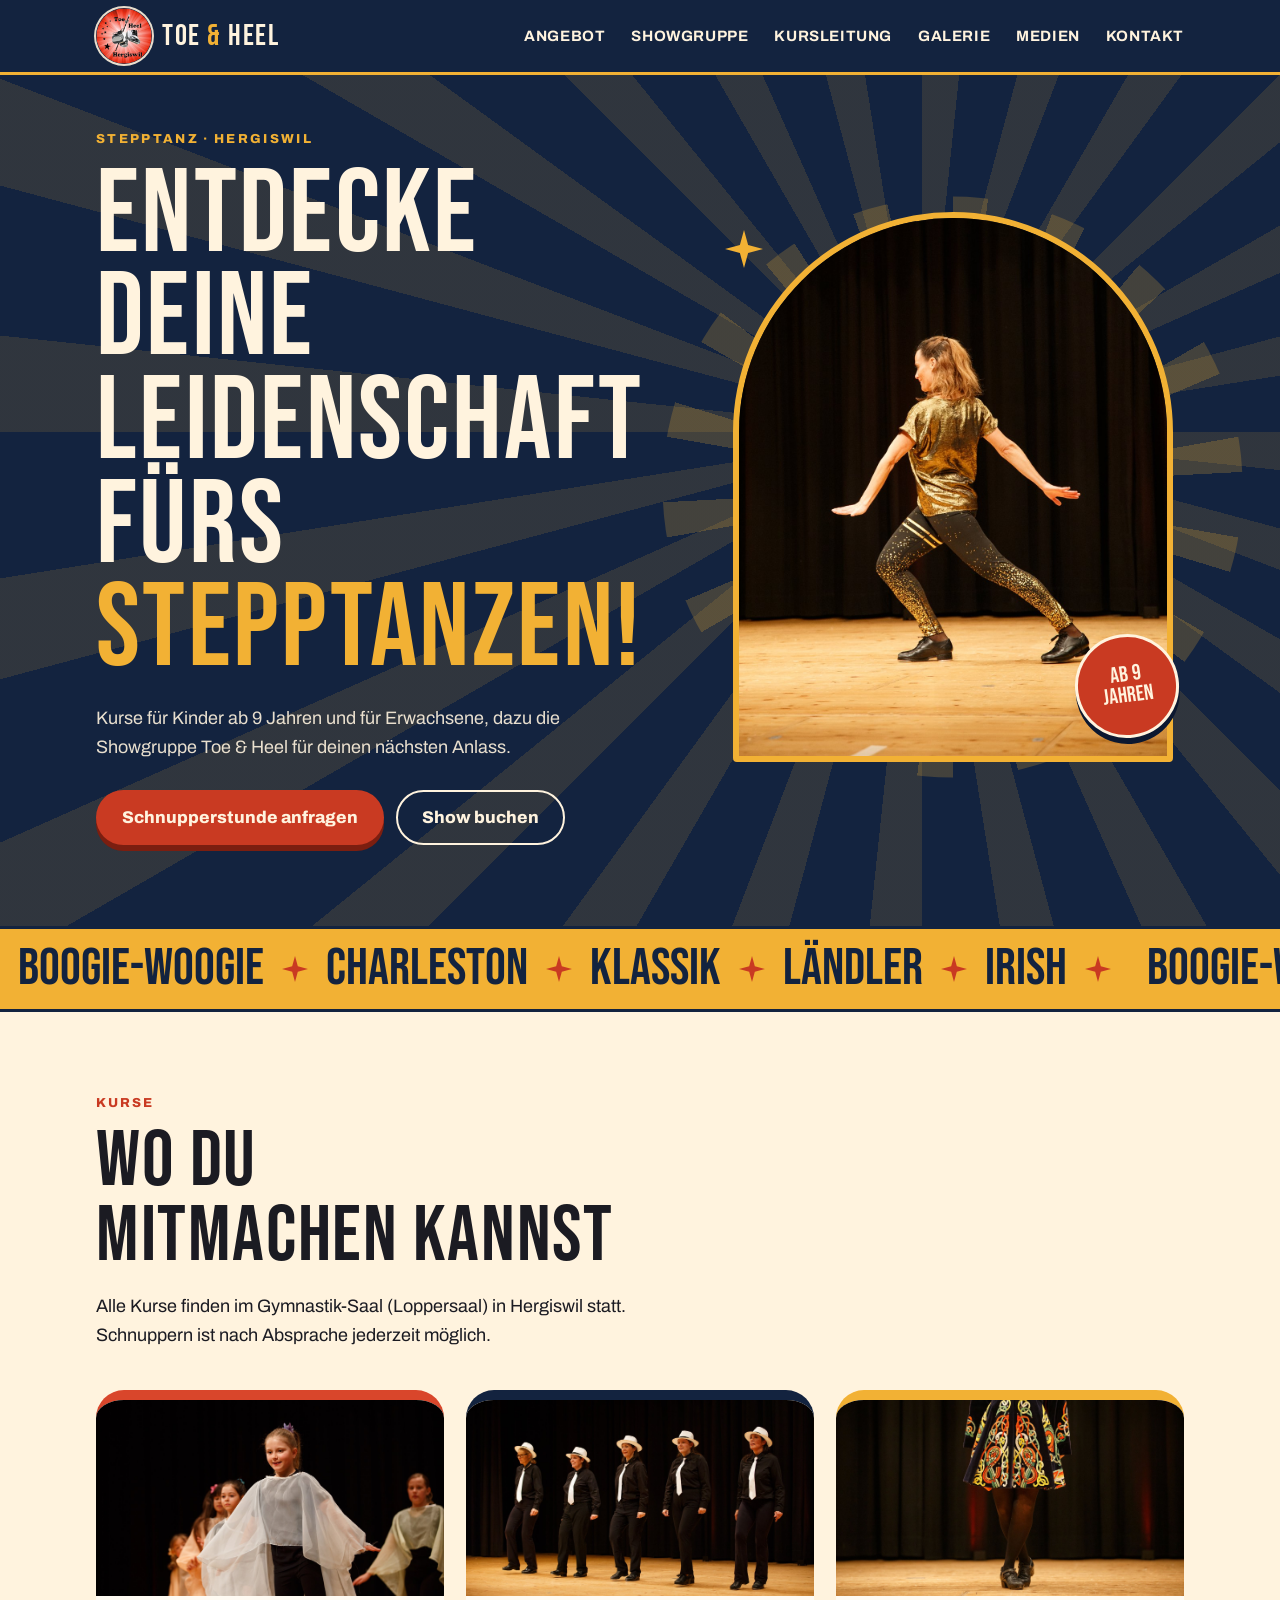
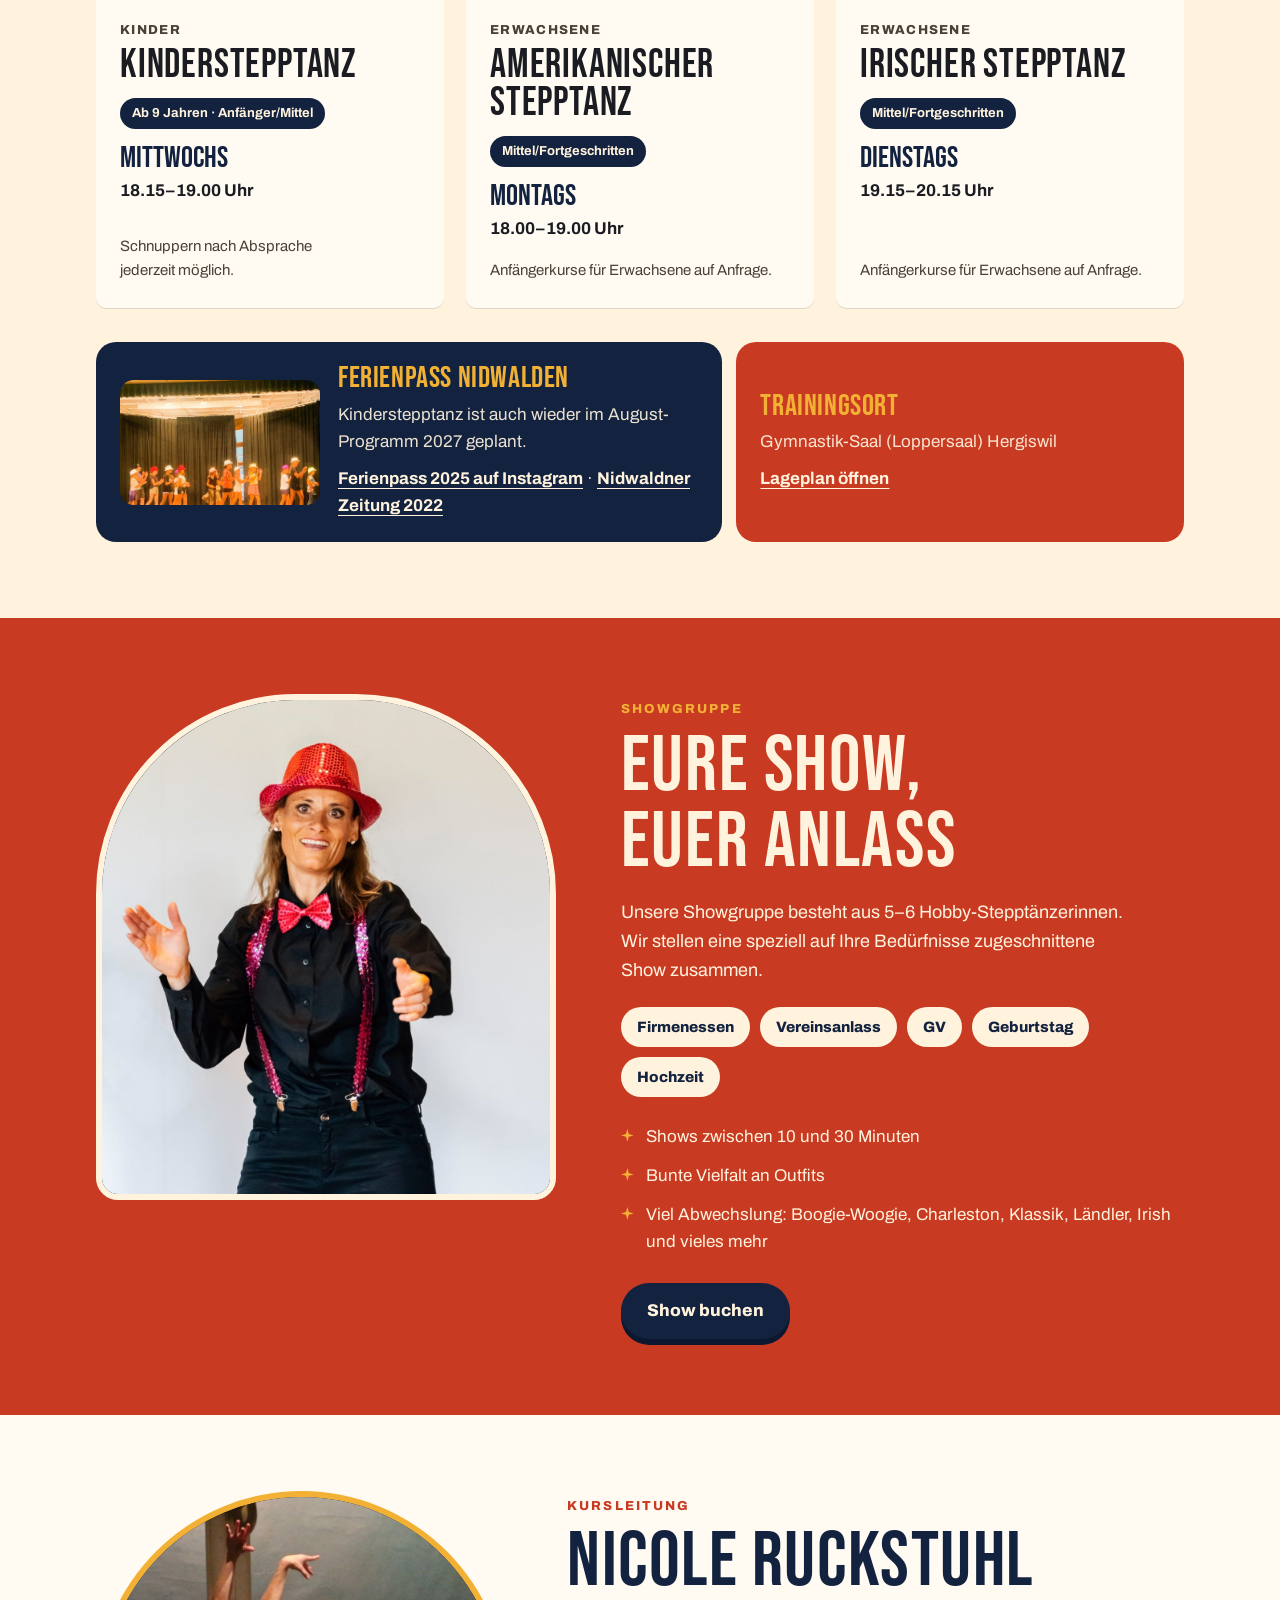
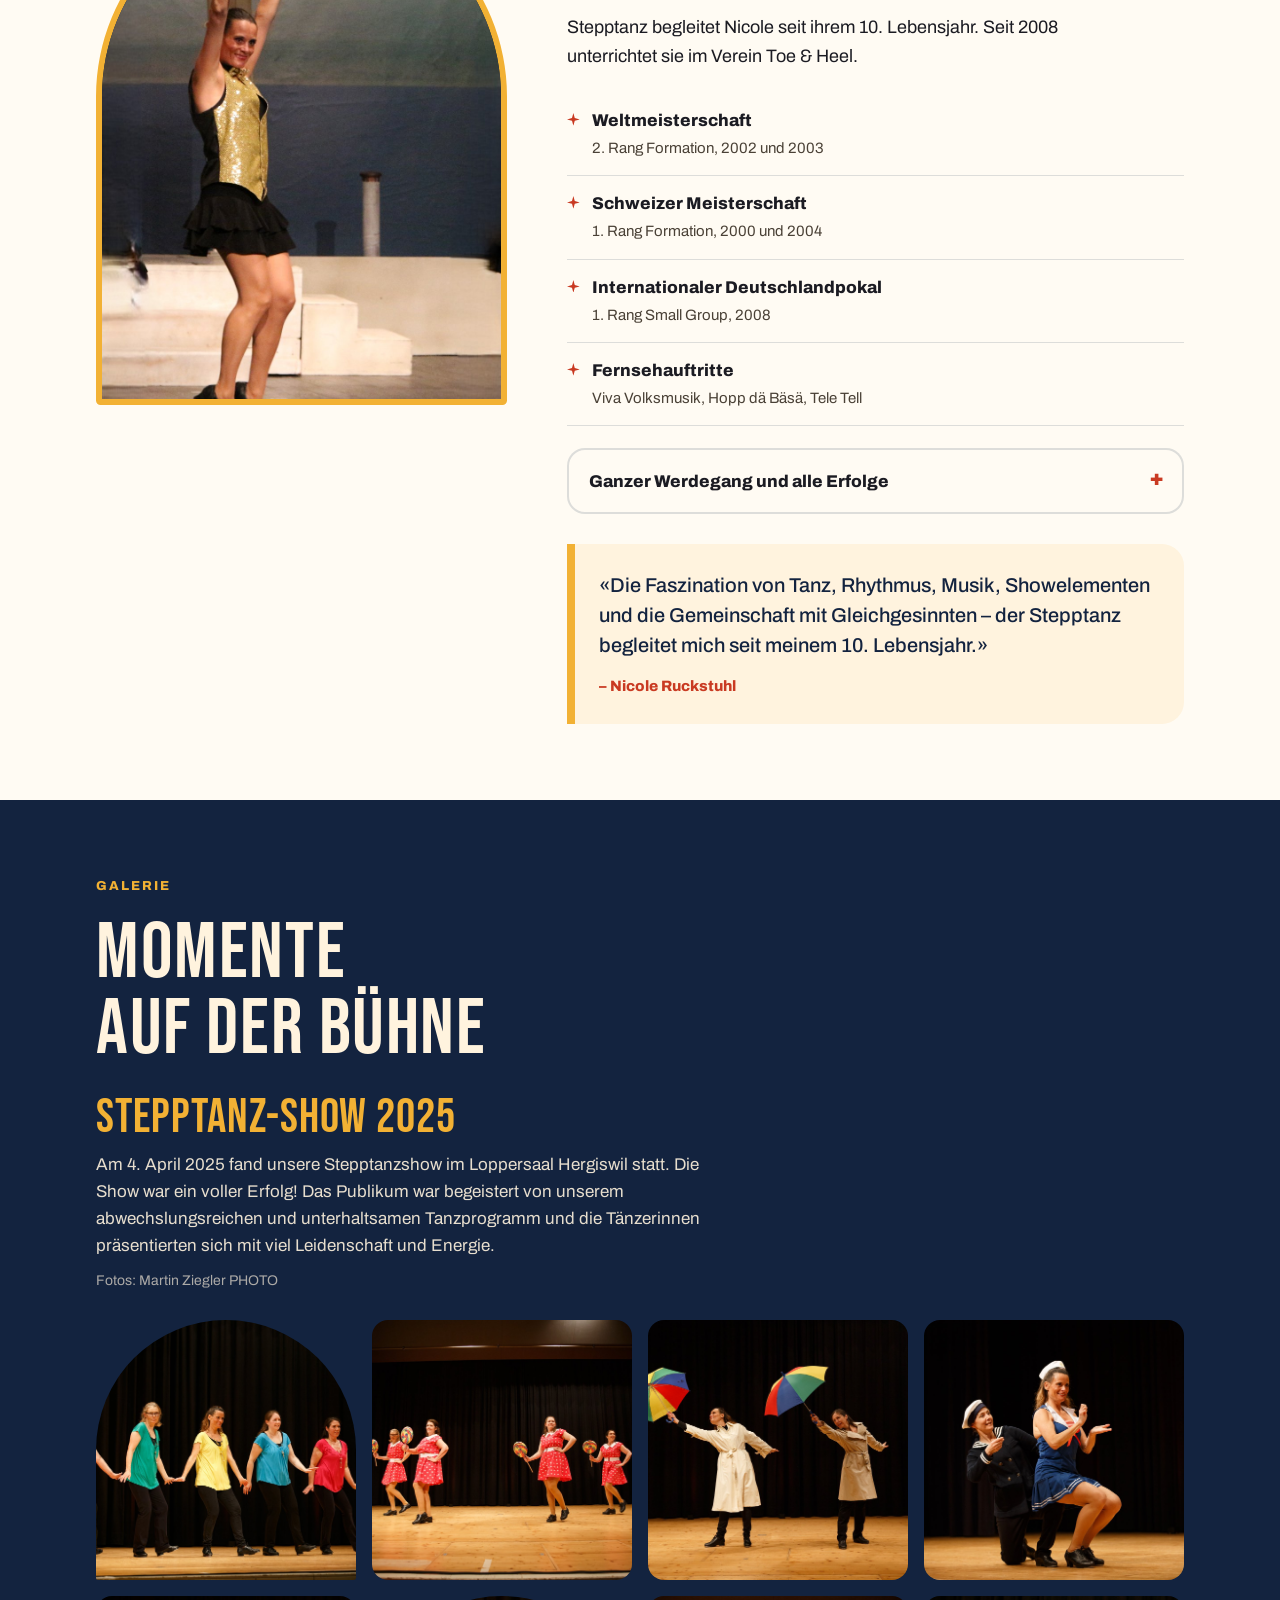
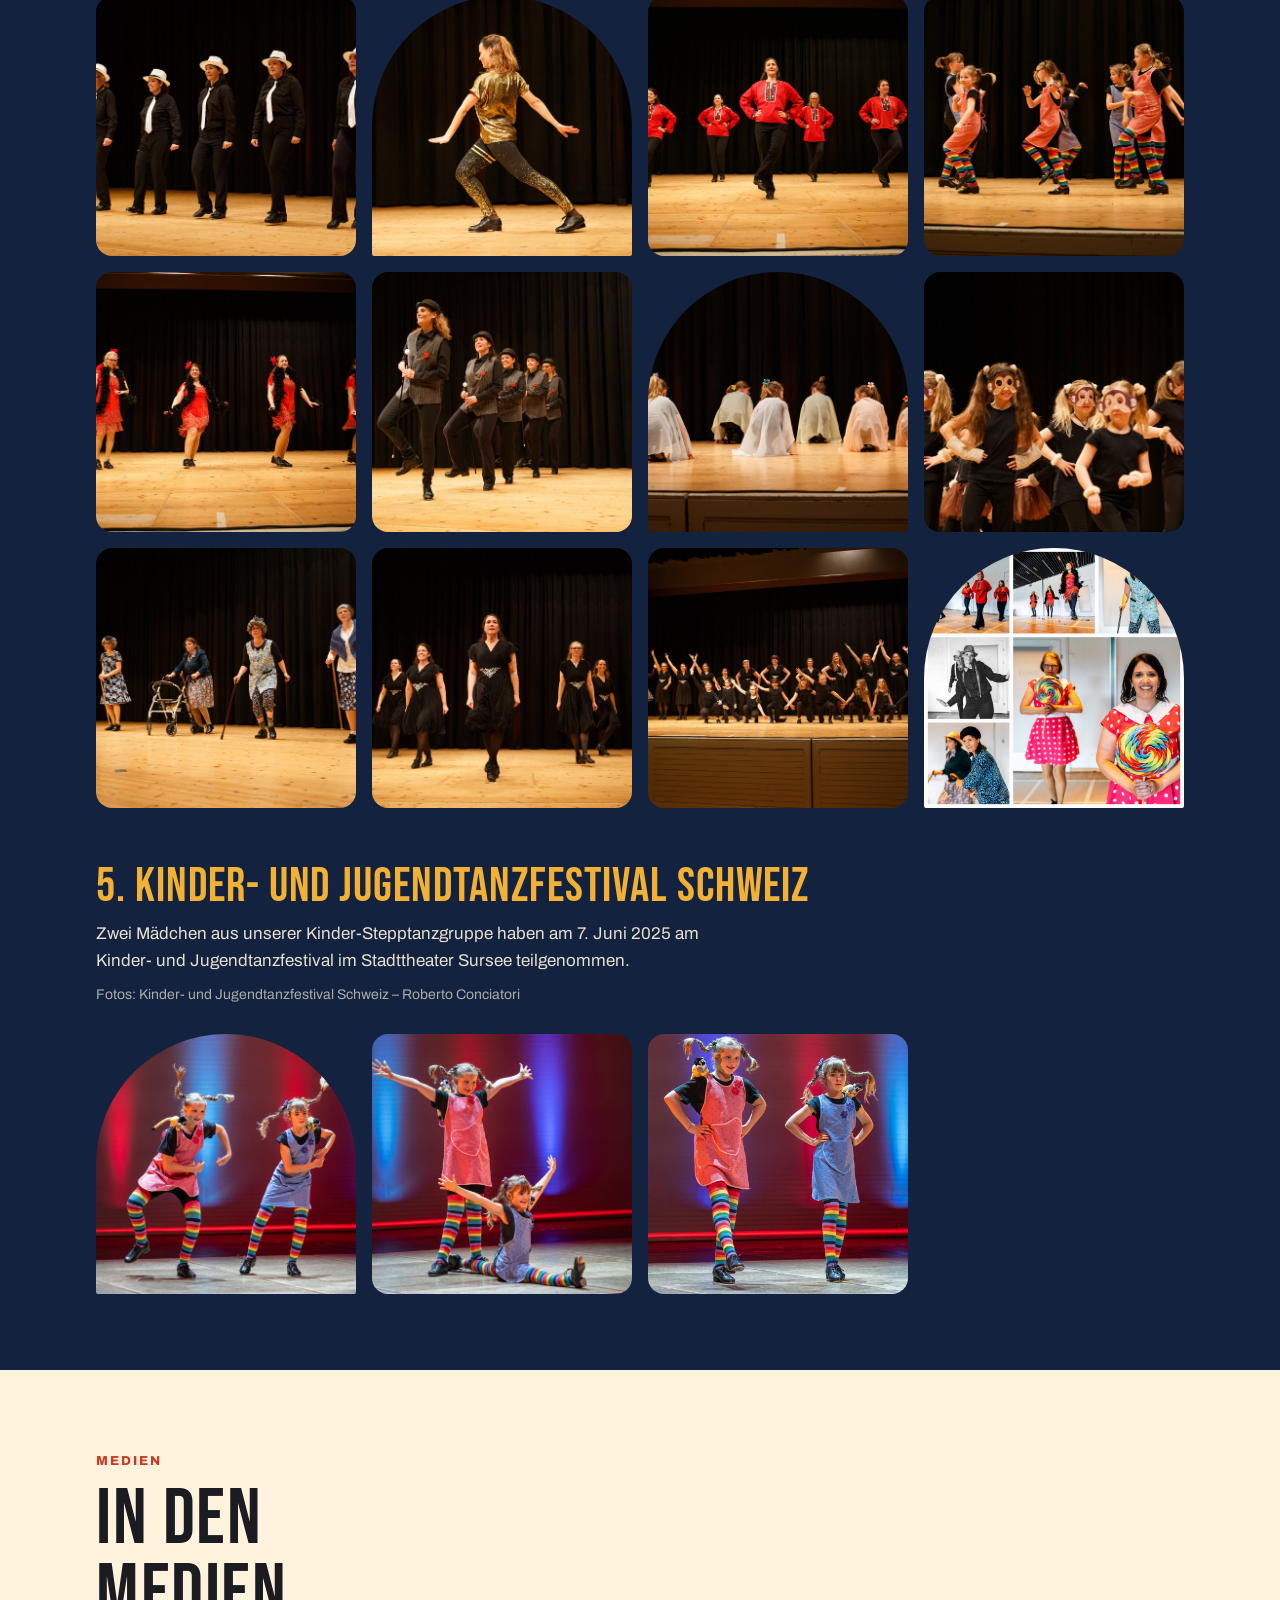
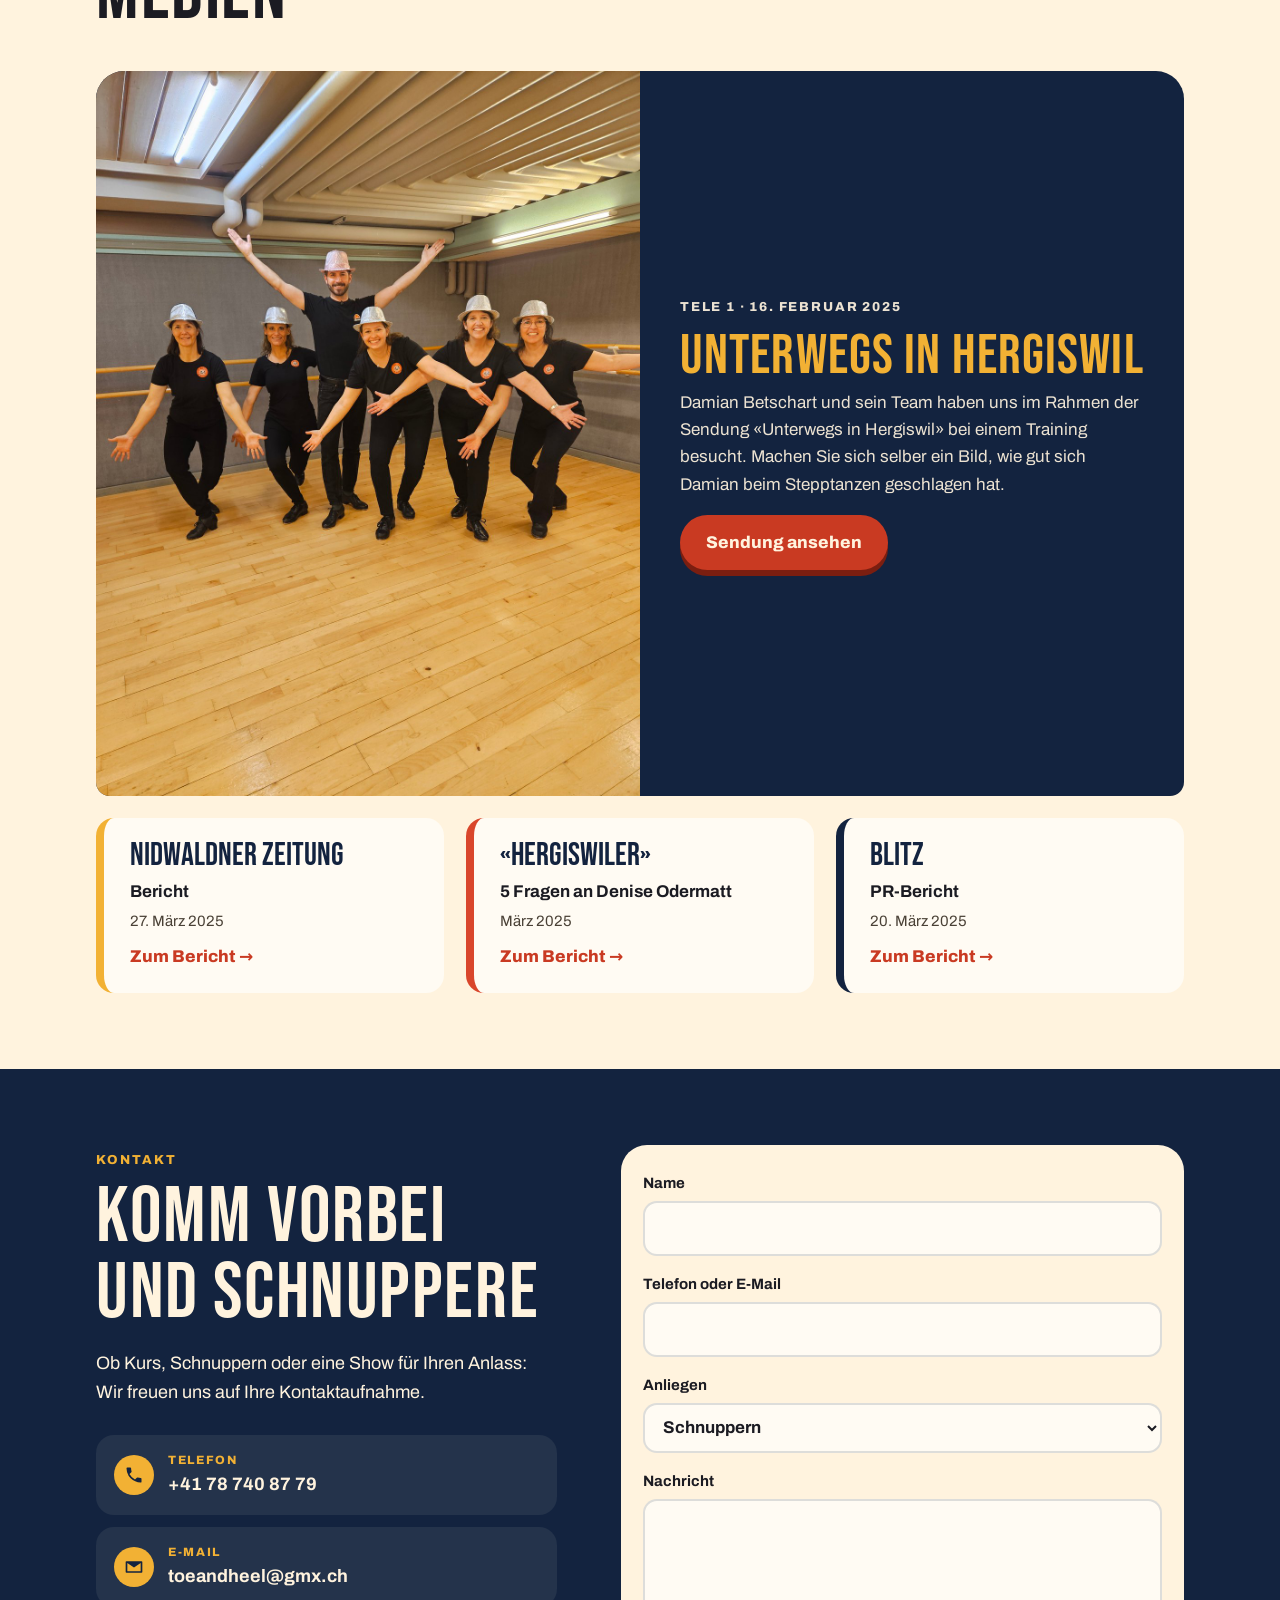
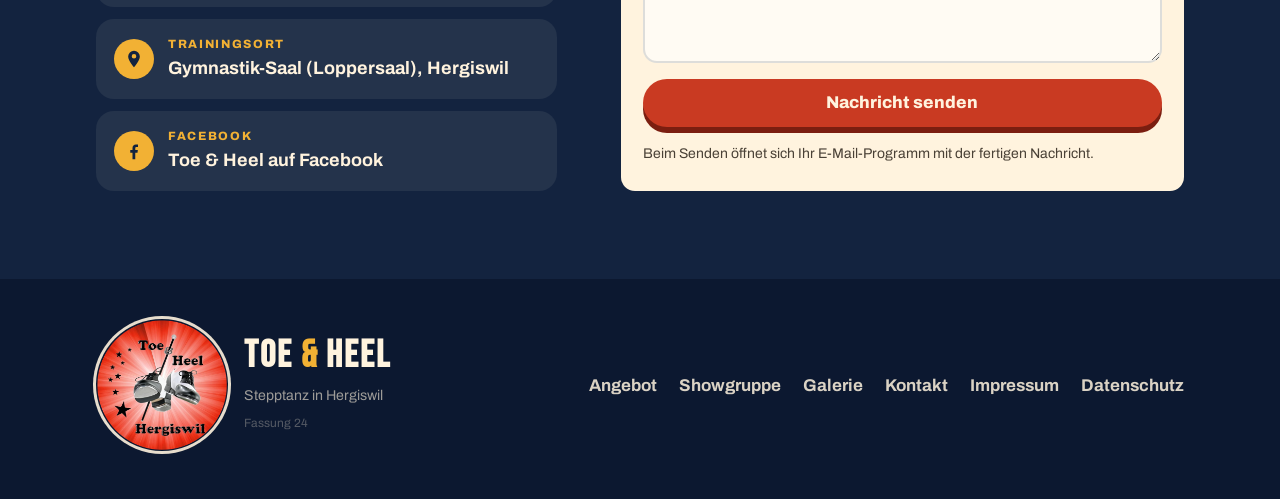
==== commit b42d30eb: "Datenschutz an die neue Seite angepasst (Speicherort, Fotos, Rechte); Impressum ergänzt Co-Authored-" ====
--- a/index.html
+++ b/index.html
@@ -14,10 +14,10 @@
 <link rel="apple-touch-icon" href="bilder/logo-192.png">
 <link rel="preload" href="schrift/bebas-neue.woff2" as="font" type="font/woff2" crossorigin>
 <script>document.documentElement.classList.add('js');</script>
-<link rel="stylesheet" href="styles.css?v=23">
+<link rel="stylesheet" href="styles.css?v=24">
 <script>
 /* Testphase: zeigt das Gerät eine ältere Fassung als der Server, lädt die Seite einmal frisch nach */
-(function(){var hier=23;try{fetch('version.json?'+Date.now(),{cache:'no-store'}).then(function(r){return r.json()}).then(function(d){
+(function(){var hier=24;try{fetch('version.json?'+Date.now(),{cache:'no-store'}).then(function(r){return r.json()}).then(function(d){
 if(d.version>hier&&!/[?&]neu=/.test(location.search)){location.replace(location.pathname+'?neu='+d.version+location.hash)}}).catch(function(){})}catch(e){}})();
 </script>
 </head>
@@ -377,7 +377,7 @@
       <img src="bilder/logo.png" alt="Logo Toe &amp; Heel Hergiswil" loading="lazy" width="132" height="132">
       <div>
         <a class="logo" translate="no" href="#top">Toe <span>&amp;</span> Heel</a>
-        <p style="margin:6px 0 0"><small>Stepptanz in Hergiswil</small><small class="stand">Fassung 23</small></p>
+        <p style="margin:6px 0 0"><small>Stepptanz in Hergiswil</small><small class="stand">Fassung 24</small></p>
       </div>
     </div>
     <ul>
@@ -401,6 +401,6 @@
   </div>
 </dialog>
 
-<script src="script.js?v=23" defer></script>
+<script src="script.js?v=24" defer></script>
 </body>
 </html>
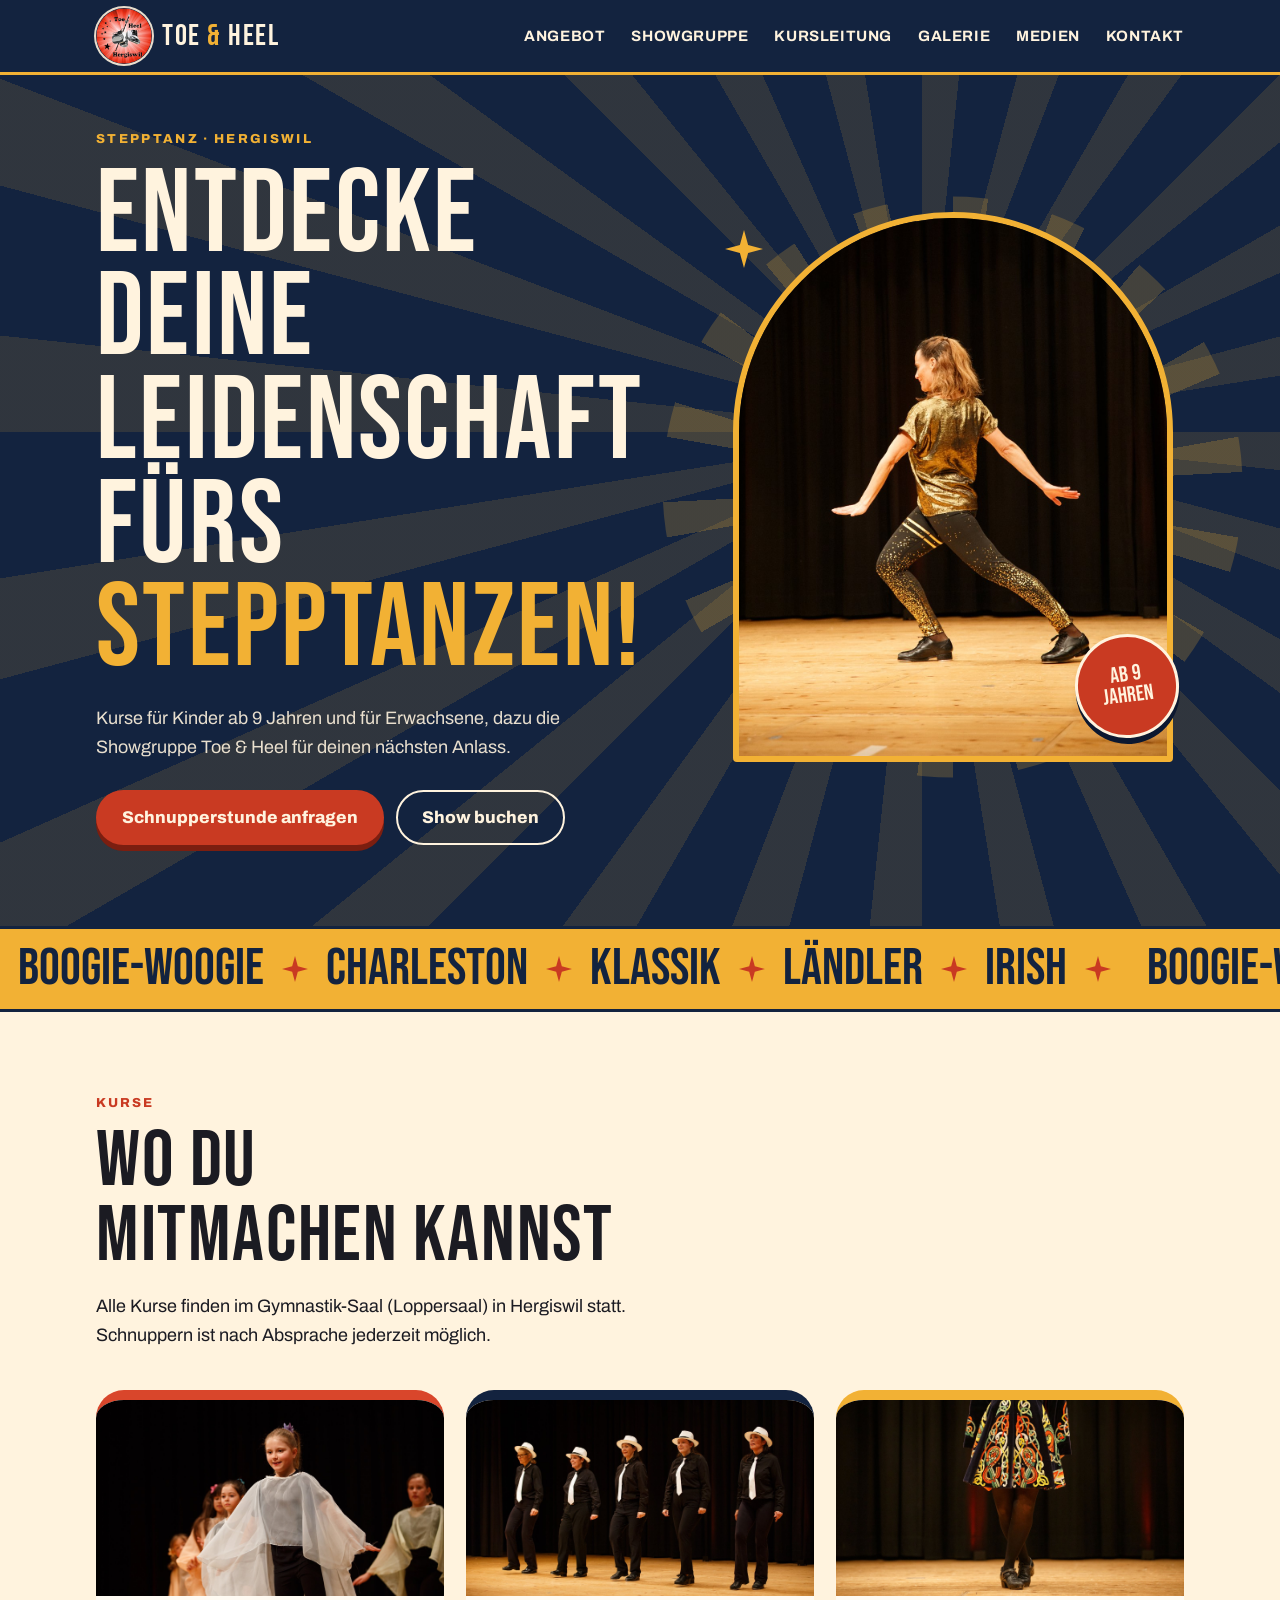
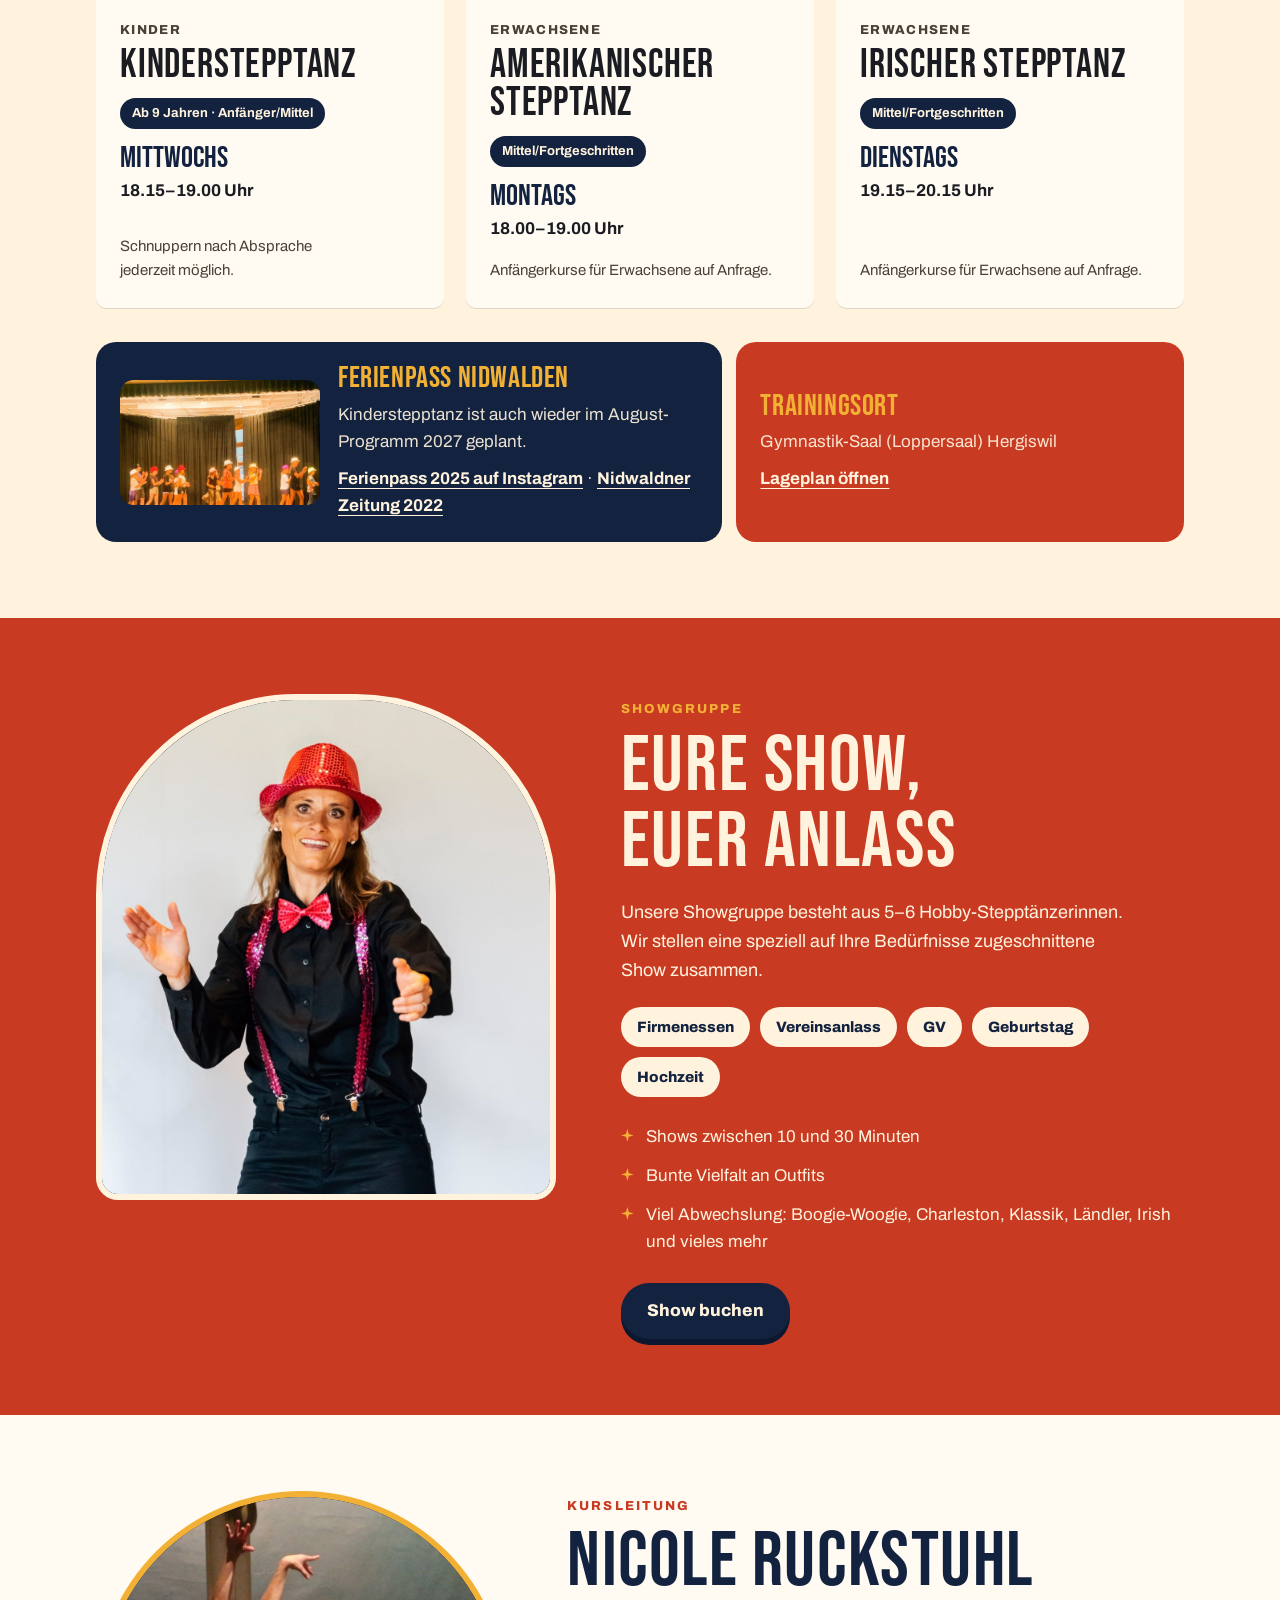
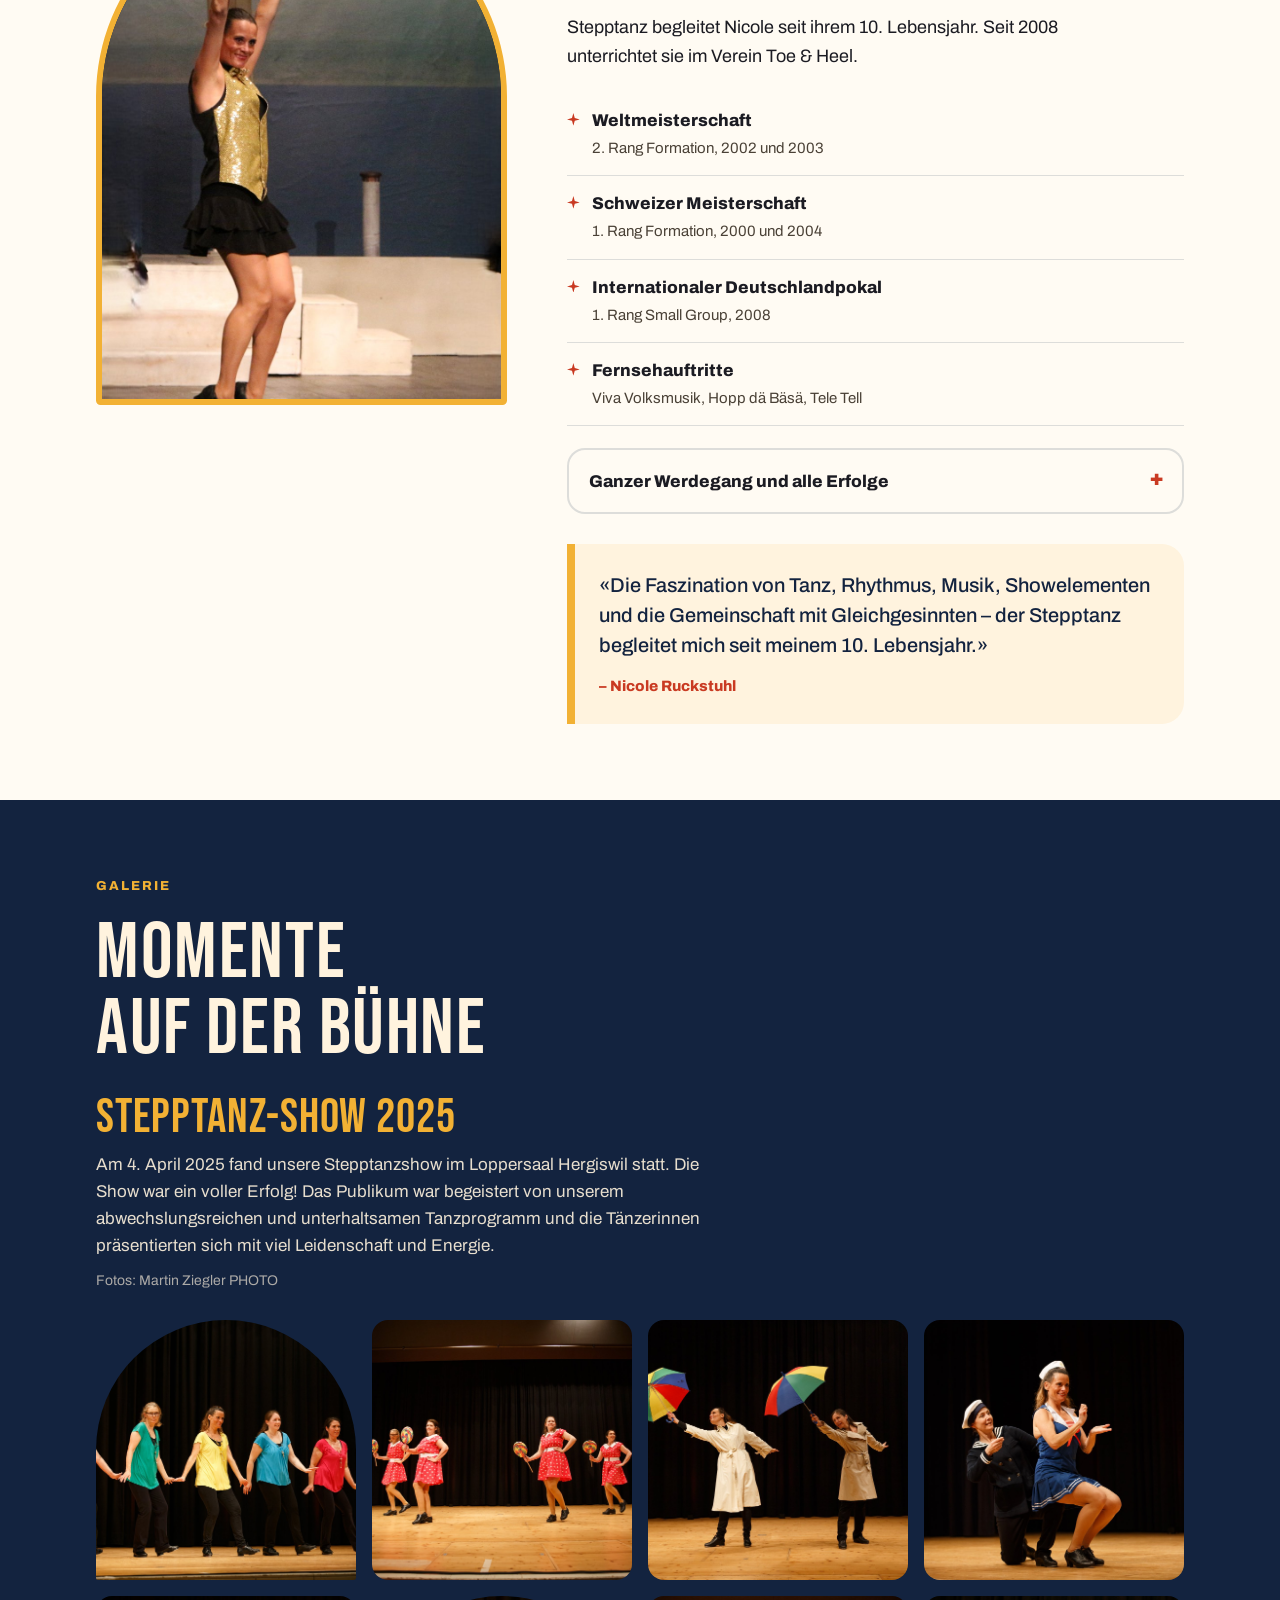
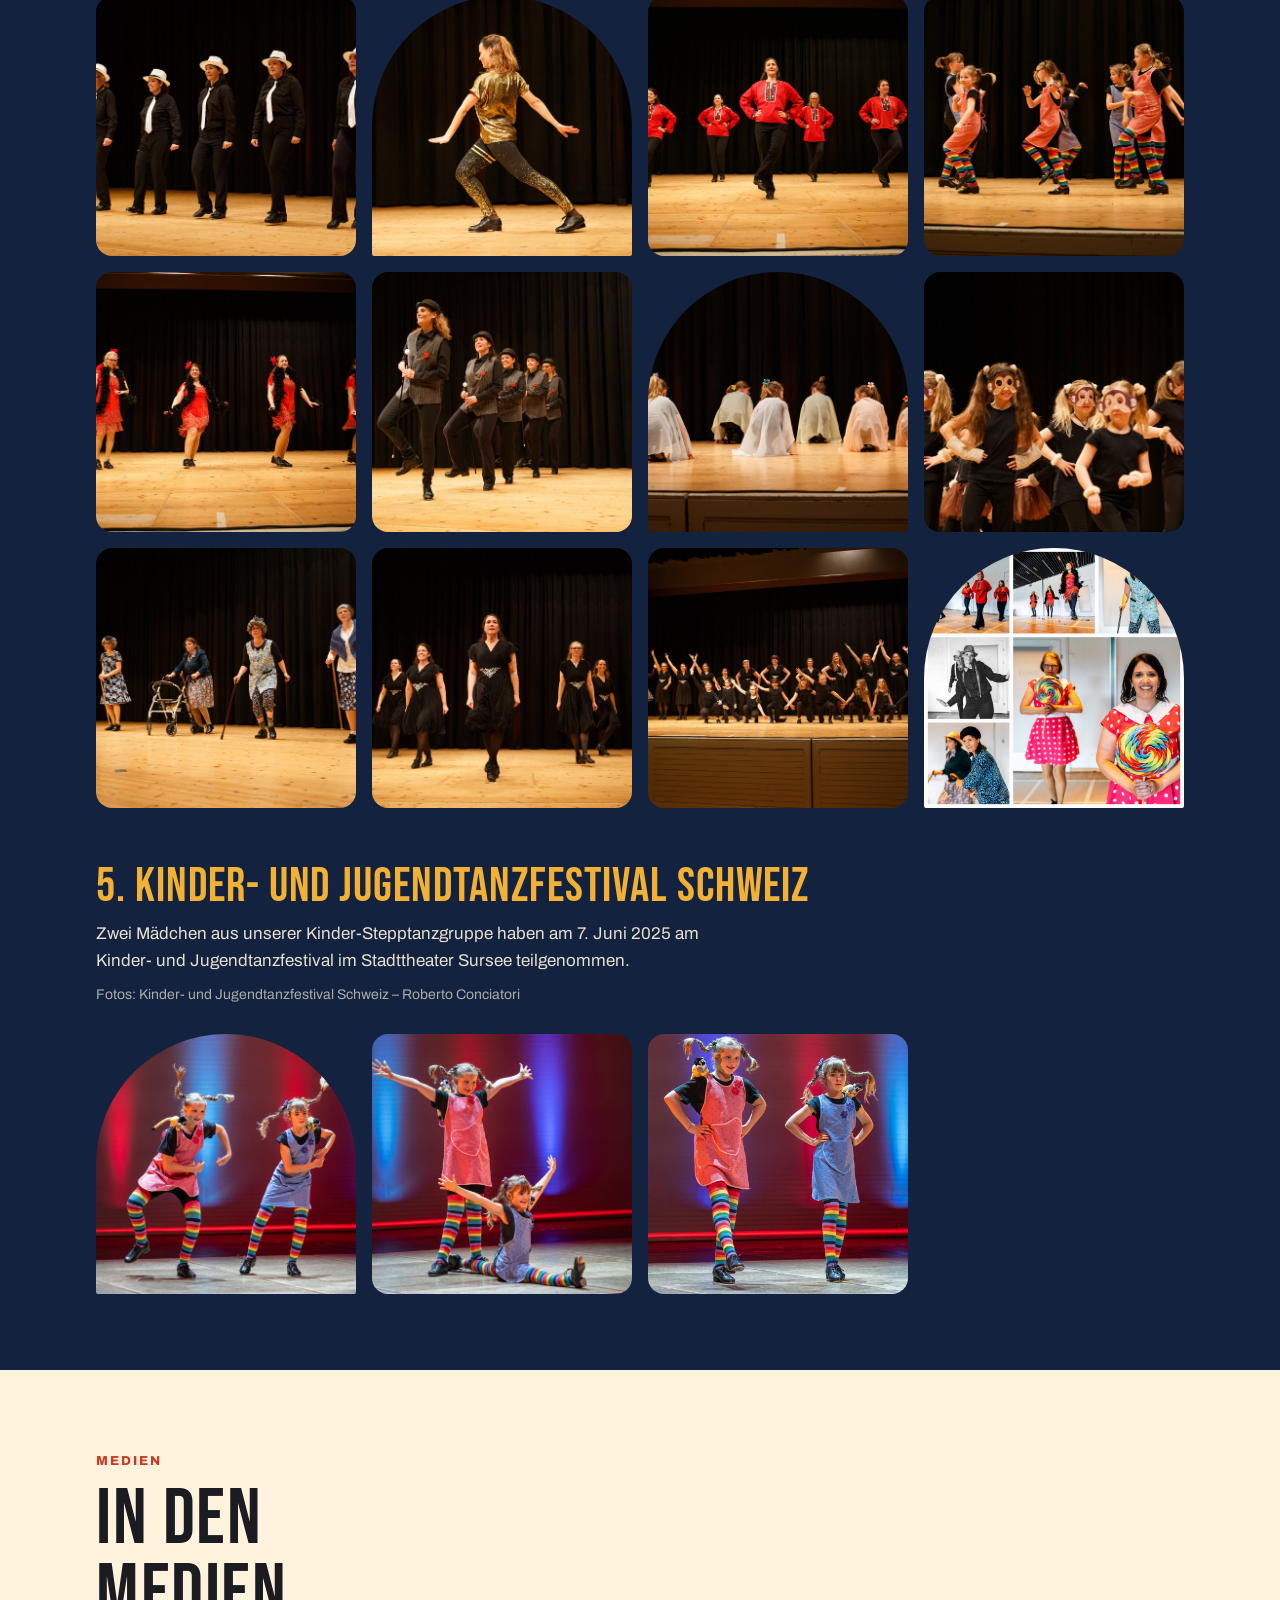
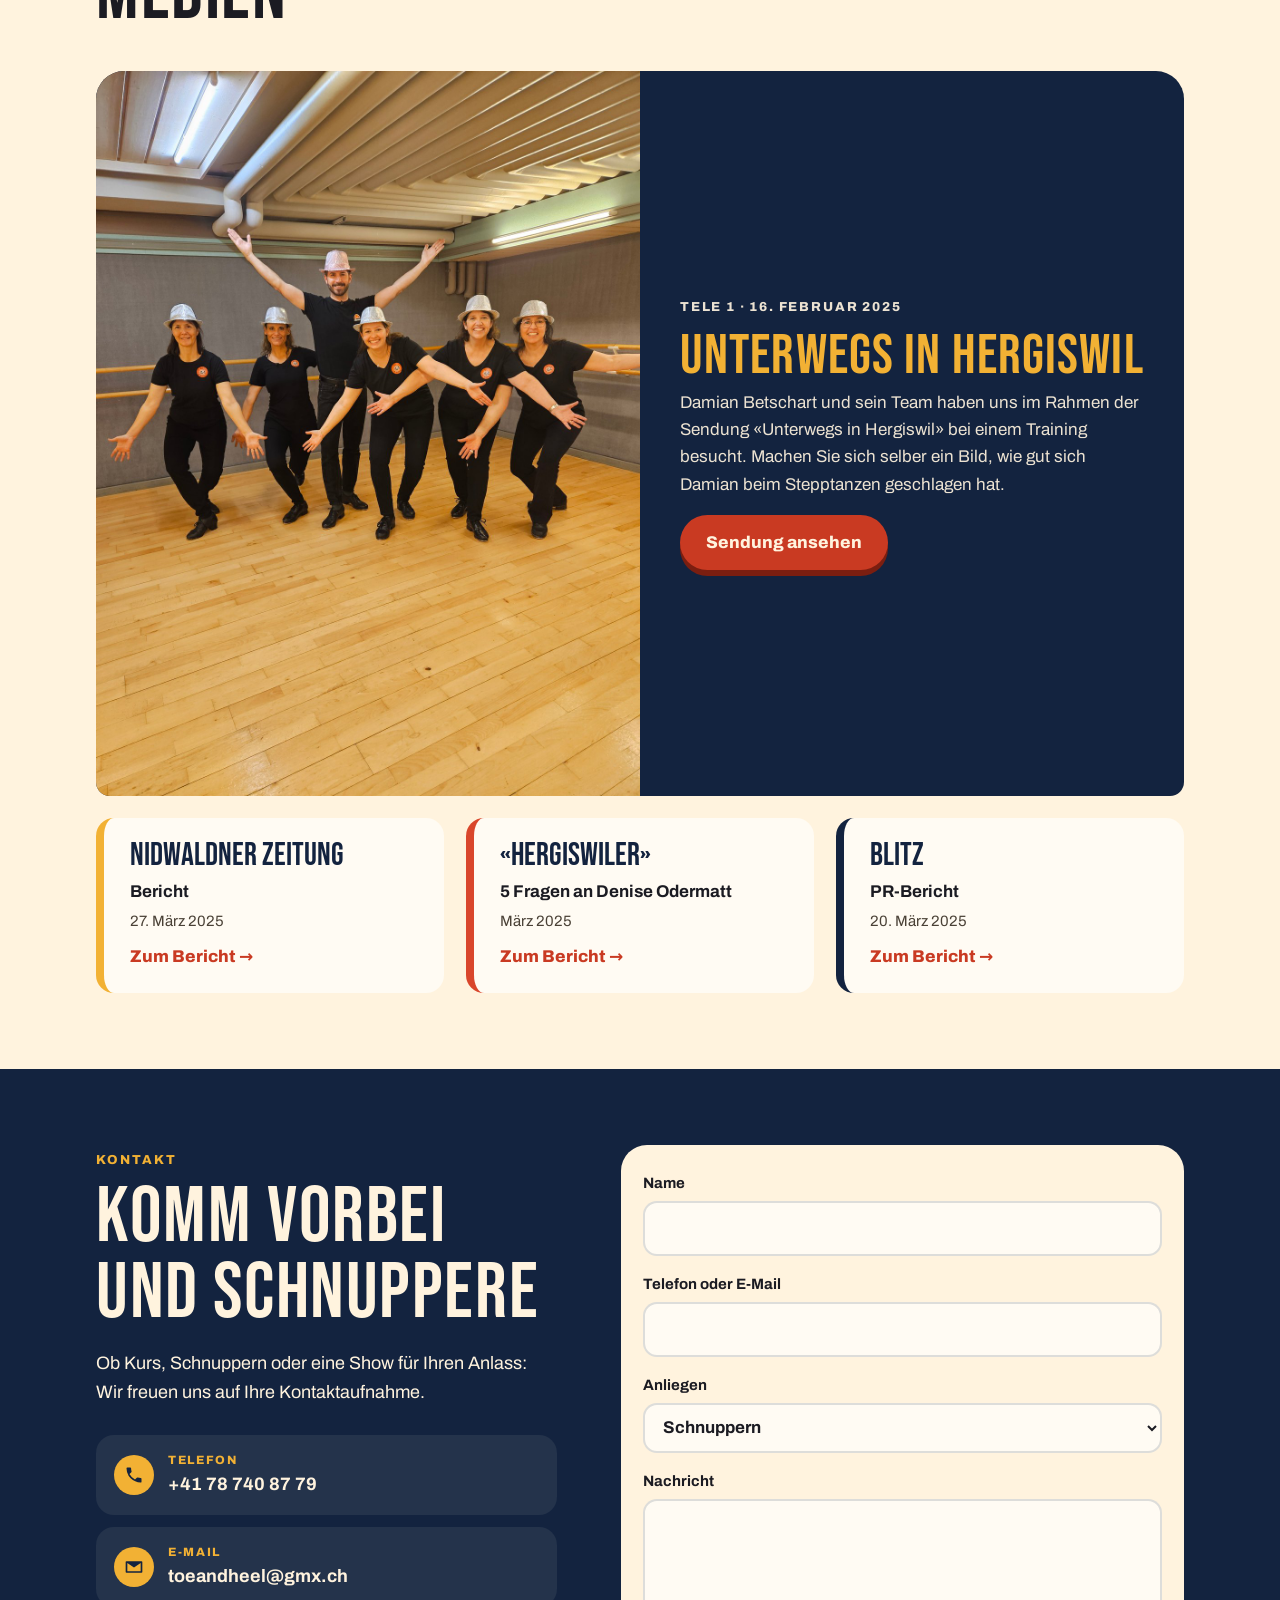
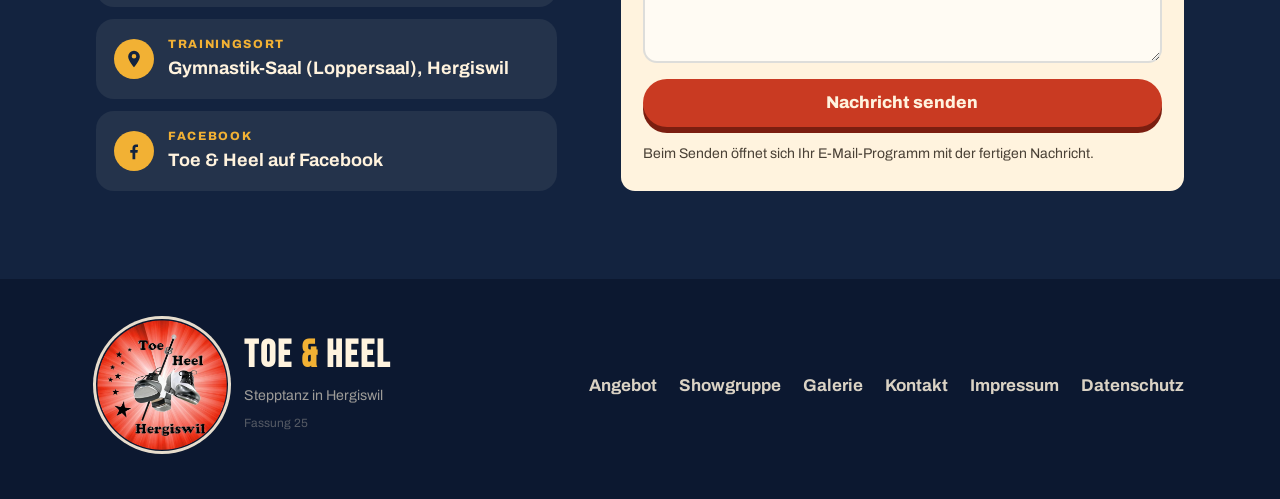
==== commit a6d73413: "Logo-Ton: Aufnahme wird vorab geladen, erster Klick oder Tipp schaltet zuverlässig frei Co-Authored-" ====
--- a/index.html
+++ b/index.html
@@ -14,10 +14,10 @@
 <link rel="apple-touch-icon" href="bilder/logo-192.png">
 <link rel="preload" href="schrift/bebas-neue.woff2" as="font" type="font/woff2" crossorigin>
 <script>document.documentElement.classList.add('js');</script>
-<link rel="stylesheet" href="styles.css?v=24">
+<link rel="stylesheet" href="styles.css?v=25">
 <script>
 /* Testphase: zeigt das Gerät eine ältere Fassung als der Server, lädt die Seite einmal frisch nach */
-(function(){var hier=24;try{fetch('version.json?'+Date.now(),{cache:'no-store'}).then(function(r){return r.json()}).then(function(d){
+(function(){var hier=25;try{fetch('version.json?'+Date.now(),{cache:'no-store'}).then(function(r){return r.json()}).then(function(d){
 if(d.version>hier&&!/[?&]neu=/.test(location.search)){location.replace(location.pathname+'?neu='+d.version+location.hash)}}).catch(function(){})}catch(e){}})();
 </script>
 </head>
@@ -377,7 +377,7 @@
       <img src="bilder/logo.png" alt="Logo Toe &amp; Heel Hergiswil" loading="lazy" width="132" height="132">
       <div>
         <a class="logo" translate="no" href="#top">Toe <span>&amp;</span> Heel</a>
-        <p style="margin:6px 0 0"><small>Stepptanz in Hergiswil</small><small class="stand">Fassung 24</small></p>
+        <p style="margin:6px 0 0"><small>Stepptanz in Hergiswil</small><small class="stand">Fassung 25</small></p>
       </div>
     </div>
     <ul>
@@ -401,6 +401,6 @@
   </div>
 </dialog>
 
-<script src="script.js?v=24" defer></script>
+<script src="script.js?v=25" defer></script>
 </body>
 </html>
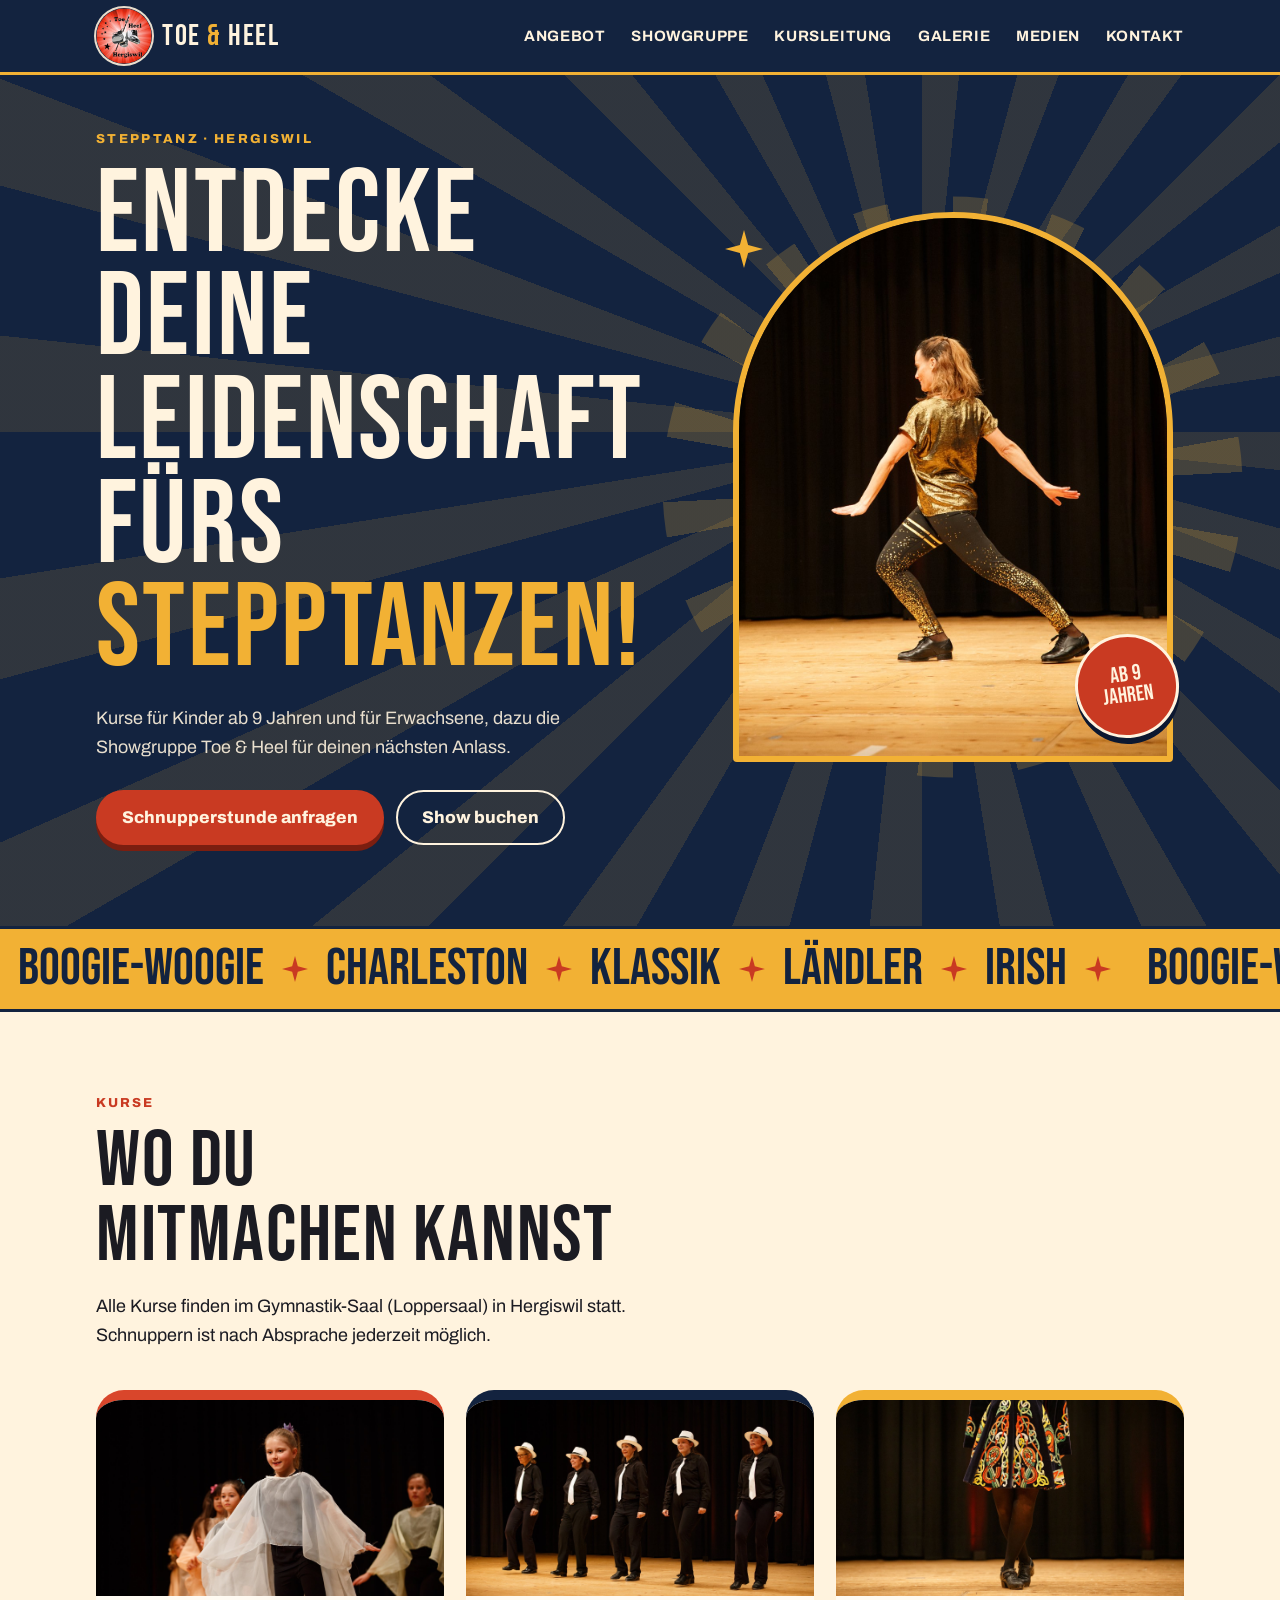
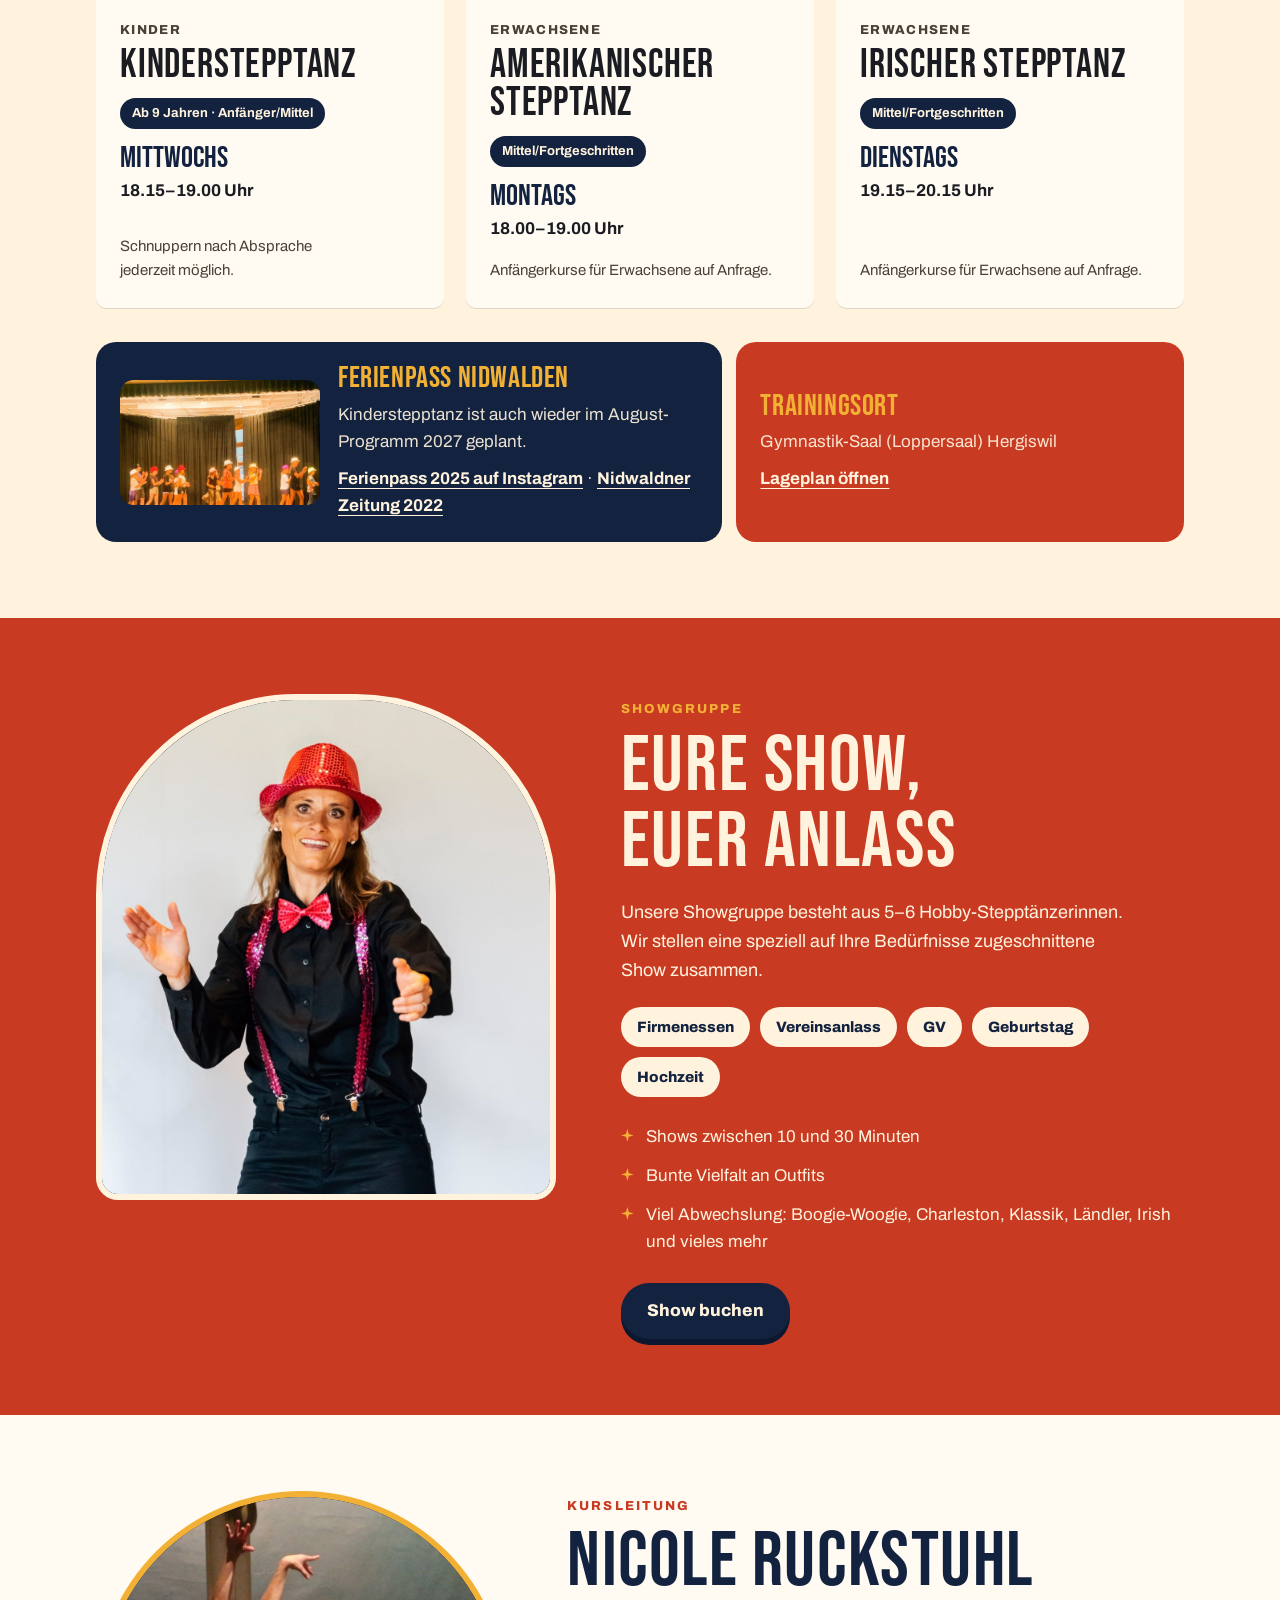
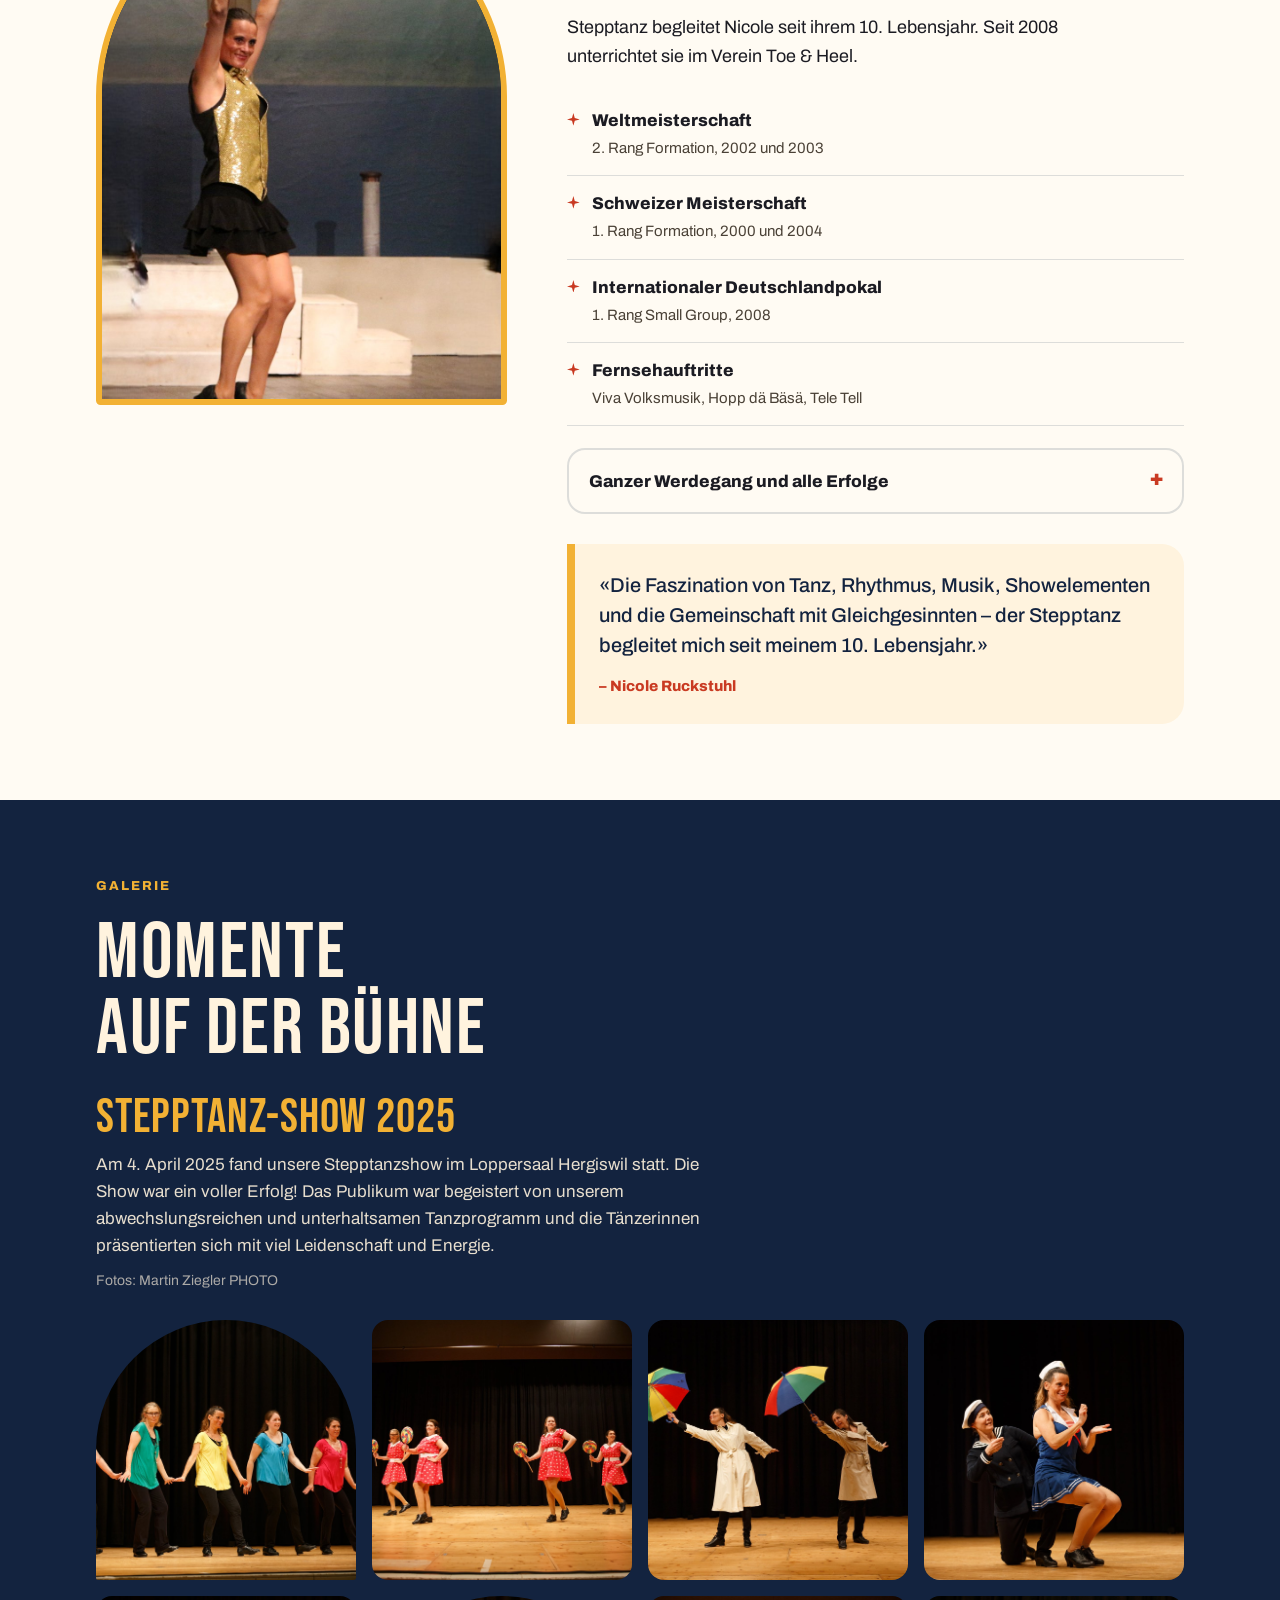
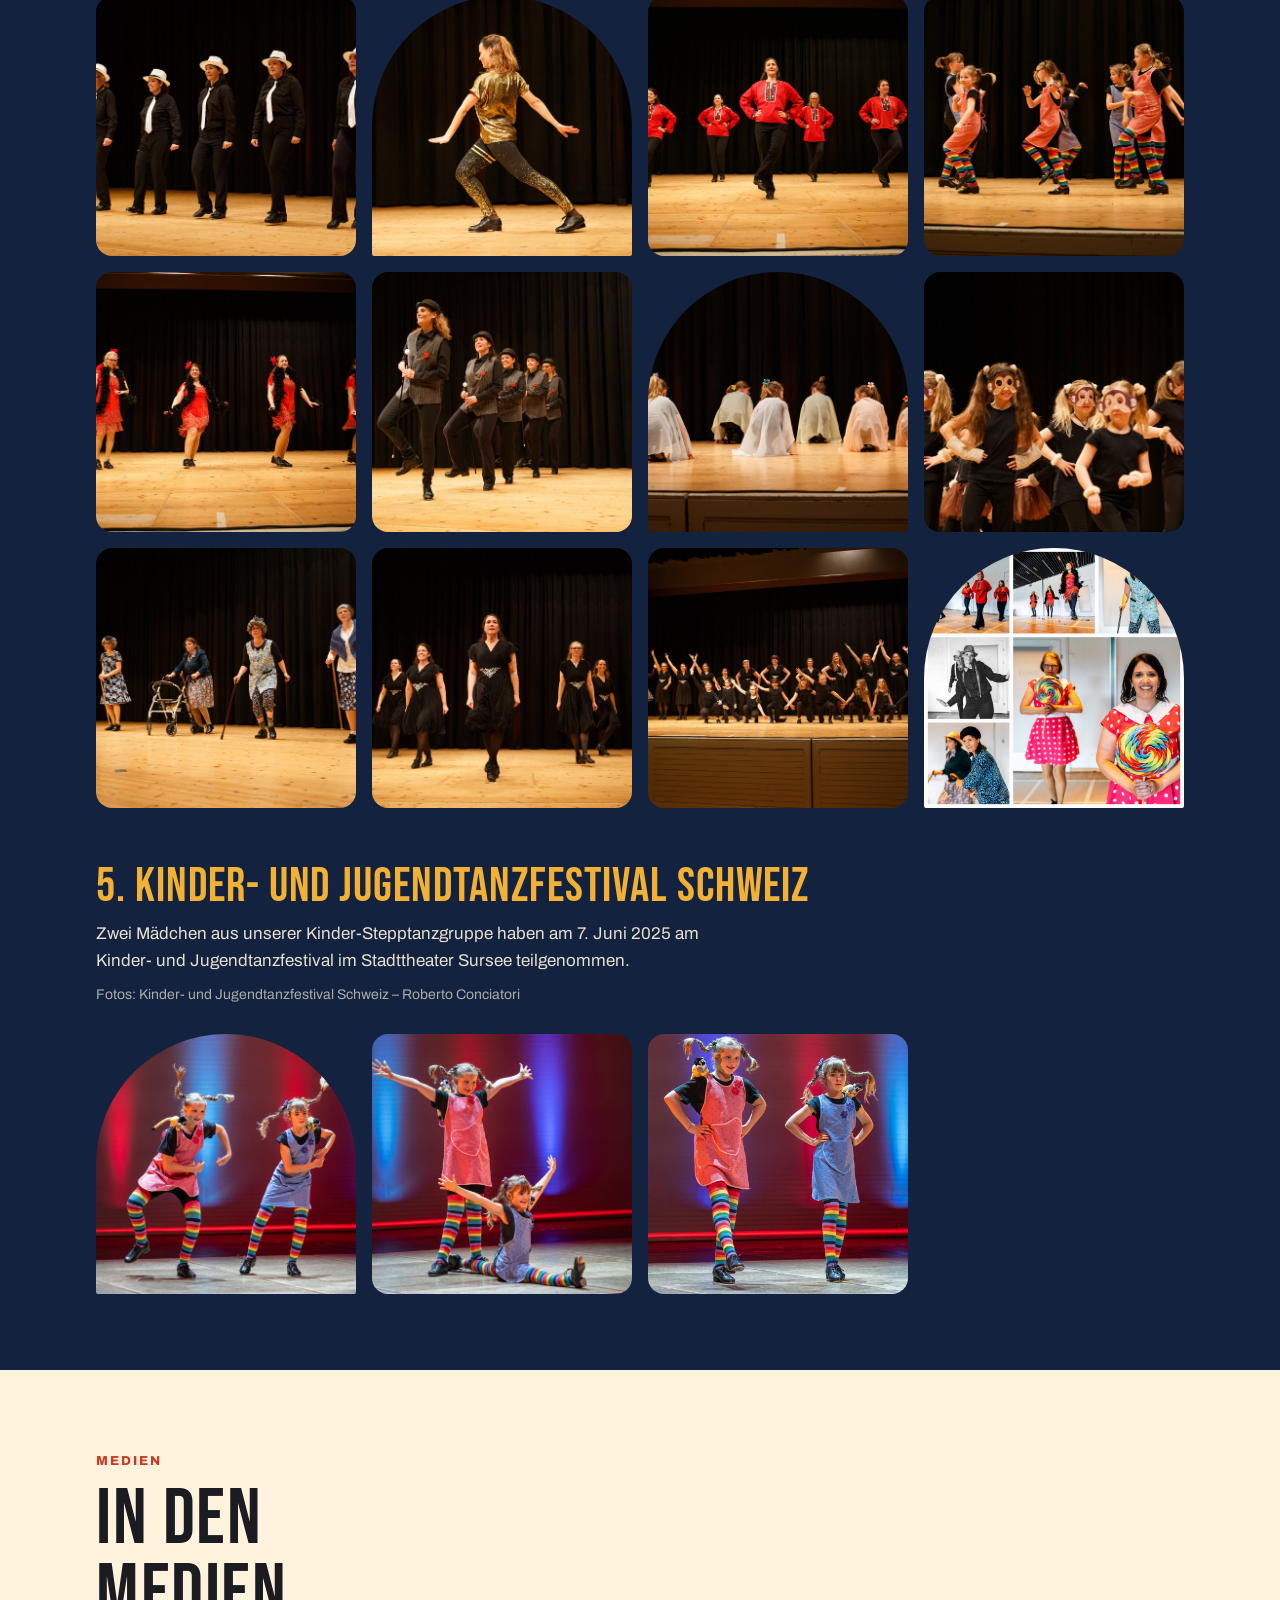
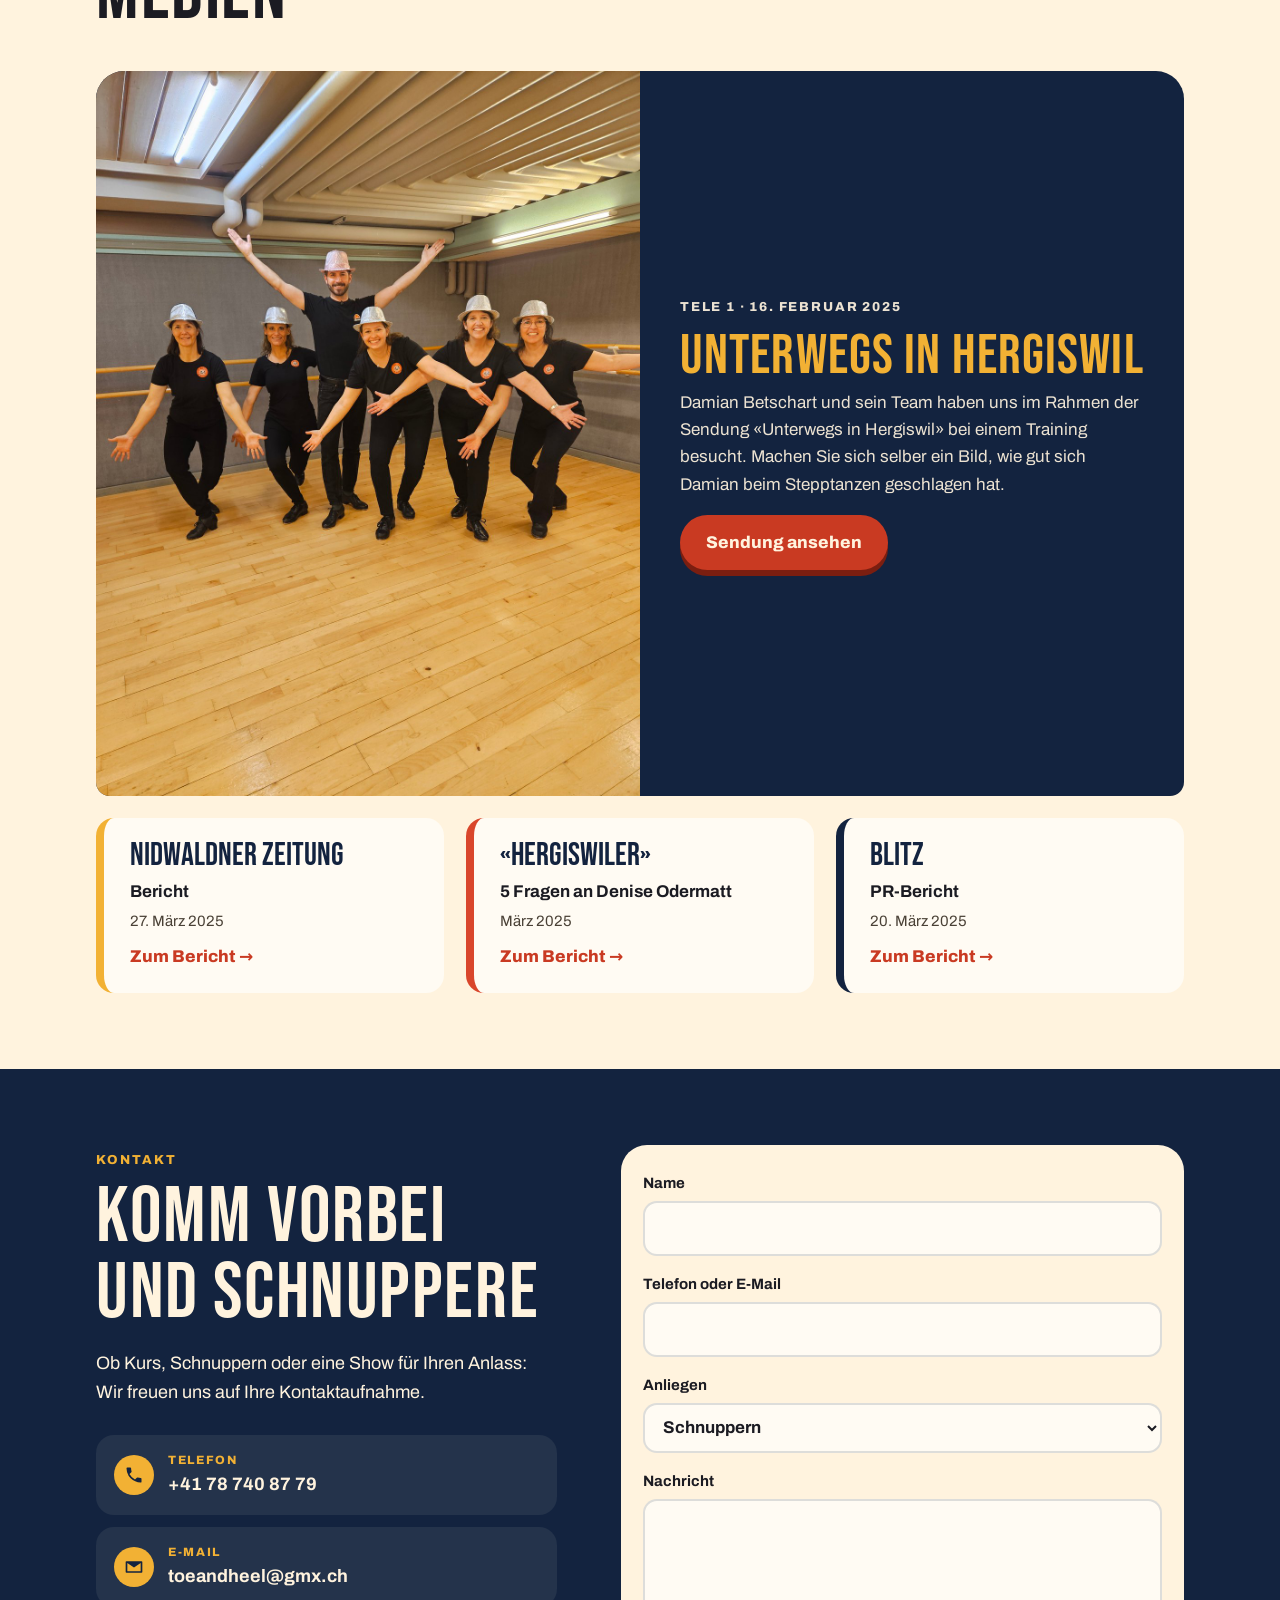
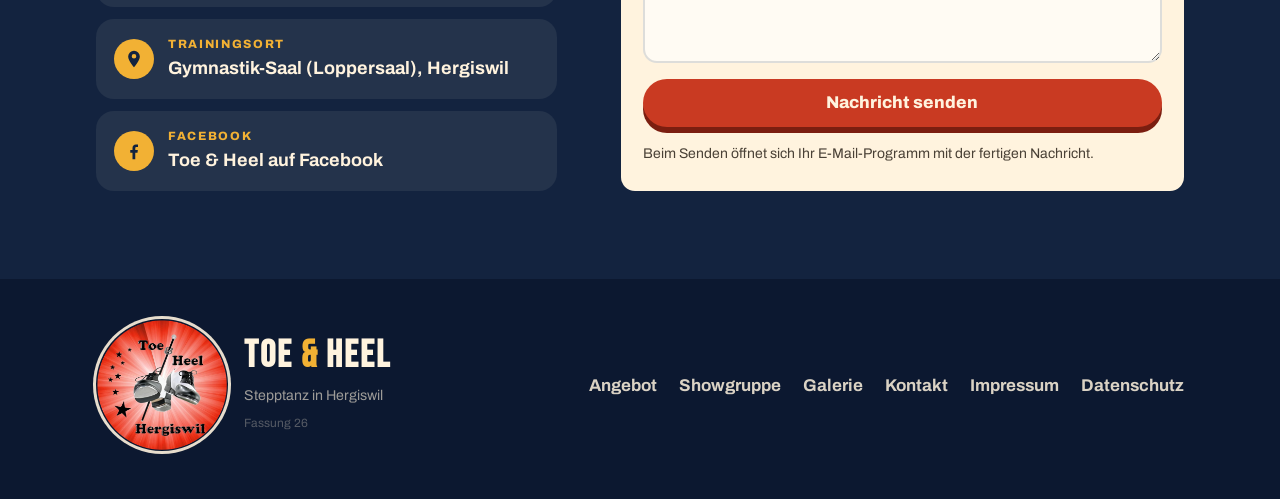
==== commit 0f2fdcad: "Bühnen-Version: eigenes Impressum und Datenschutz im Bühnen-Aussehen, alle Verweise bleiben in der V" ====
--- a/index.html
+++ b/index.html
@@ -14,10 +14,10 @@
 <link rel="apple-touch-icon" href="bilder/logo-192.png">
 <link rel="preload" href="schrift/bebas-neue.woff2" as="font" type="font/woff2" crossorigin>
 <script>document.documentElement.classList.add('js');</script>
-<link rel="stylesheet" href="styles.css?v=25">
+<link rel="stylesheet" href="styles.css?v=26">
 <script>
 /* Testphase: zeigt das Gerät eine ältere Fassung als der Server, lädt die Seite einmal frisch nach */
-(function(){var hier=25;try{fetch('version.json?'+Date.now(),{cache:'no-store'}).then(function(r){return r.json()}).then(function(d){
+(function(){var hier=26;try{fetch('version.json?'+Date.now(),{cache:'no-store'}).then(function(r){return r.json()}).then(function(d){
 if(d.version>hier&&!/[?&]neu=/.test(location.search)){location.replace(location.pathname+'?neu='+d.version+location.hash)}}).catch(function(){})}catch(e){}})();
 </script>
 </head>
@@ -377,7 +377,7 @@
       <img src="bilder/logo.png" alt="Logo Toe &amp; Heel Hergiswil" loading="lazy" width="132" height="132">
       <div>
         <a class="logo" translate="no" href="#top">Toe <span>&amp;</span> Heel</a>
-        <p style="margin:6px 0 0"><small>Stepptanz in Hergiswil</small><small class="stand">Fassung 25</small></p>
+        <p style="margin:6px 0 0"><small>Stepptanz in Hergiswil</small><small class="stand">Fassung 26</small></p>
       </div>
     </div>
     <ul>
@@ -401,6 +401,6 @@
   </div>
 </dialog>
 
-<script src="script.js?v=25" defer></script>
+<script src="script.js?v=26" defer></script>
 </body>
 </html>
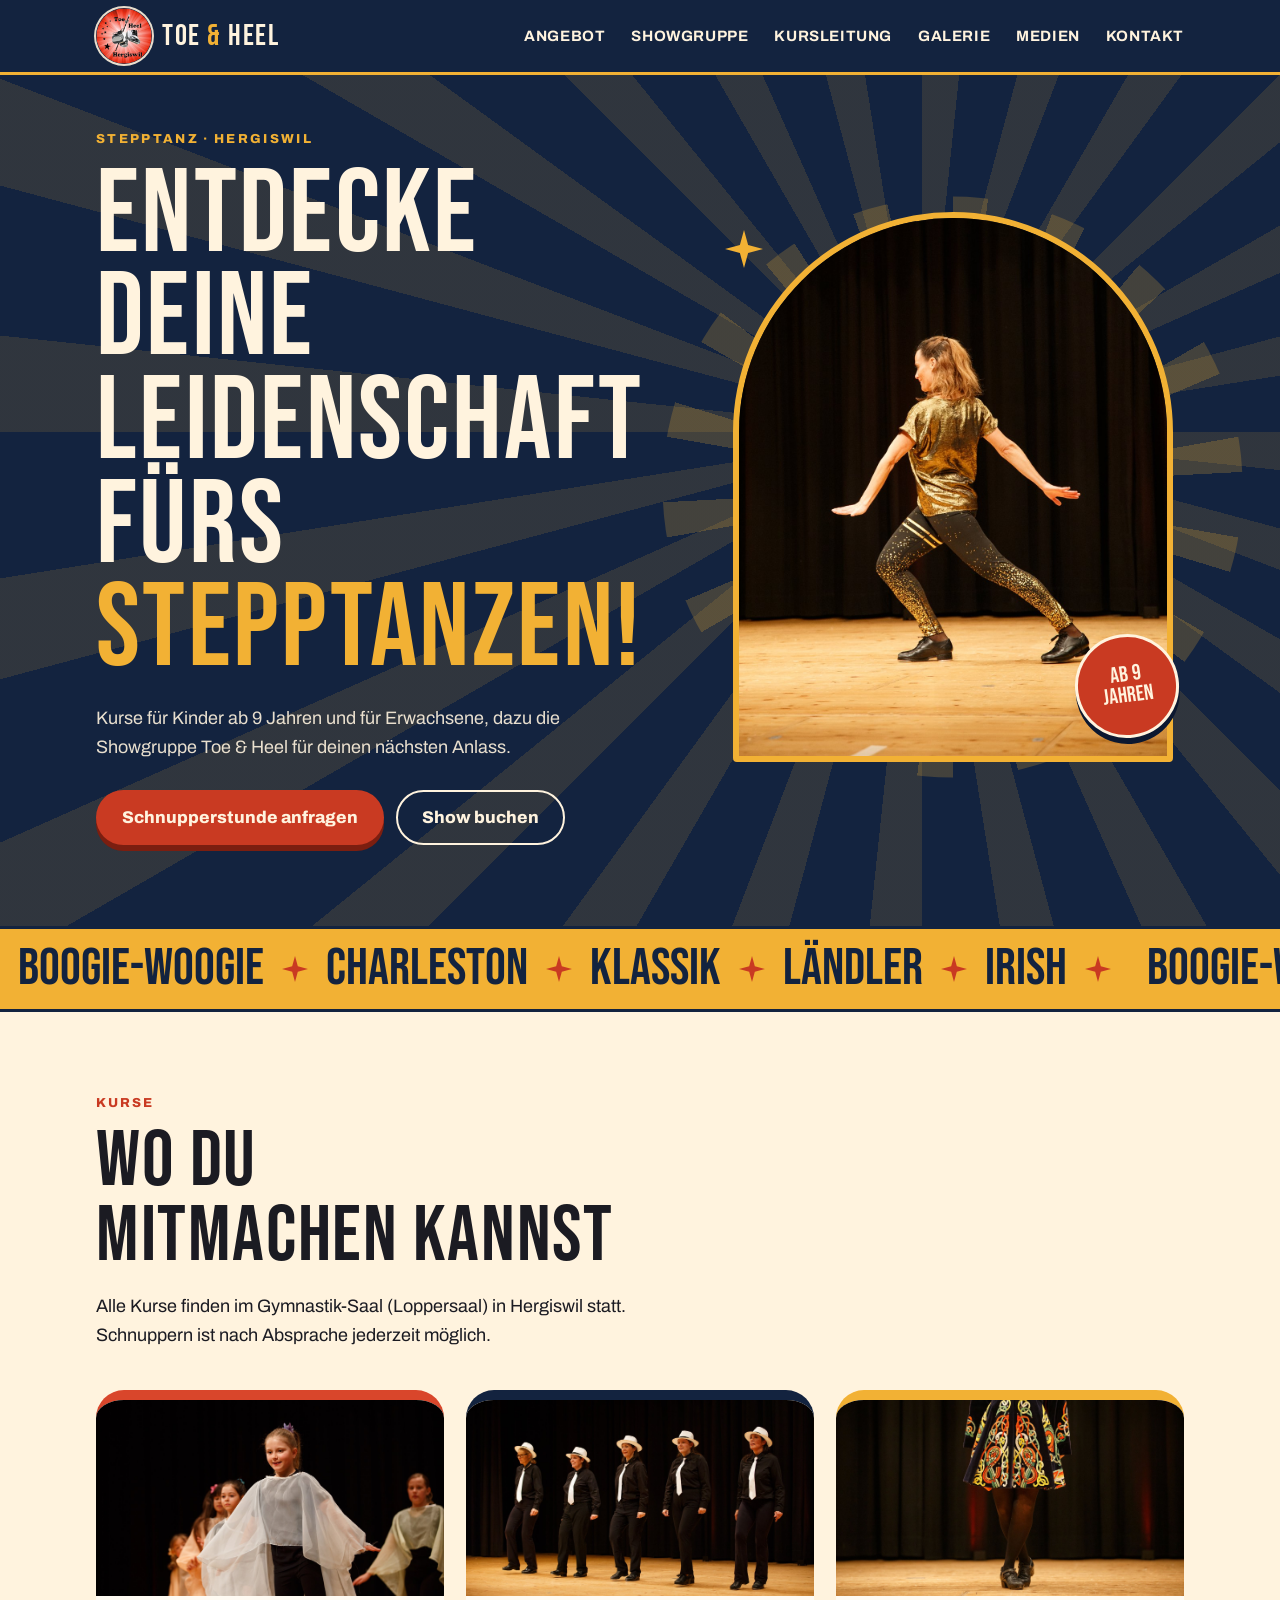
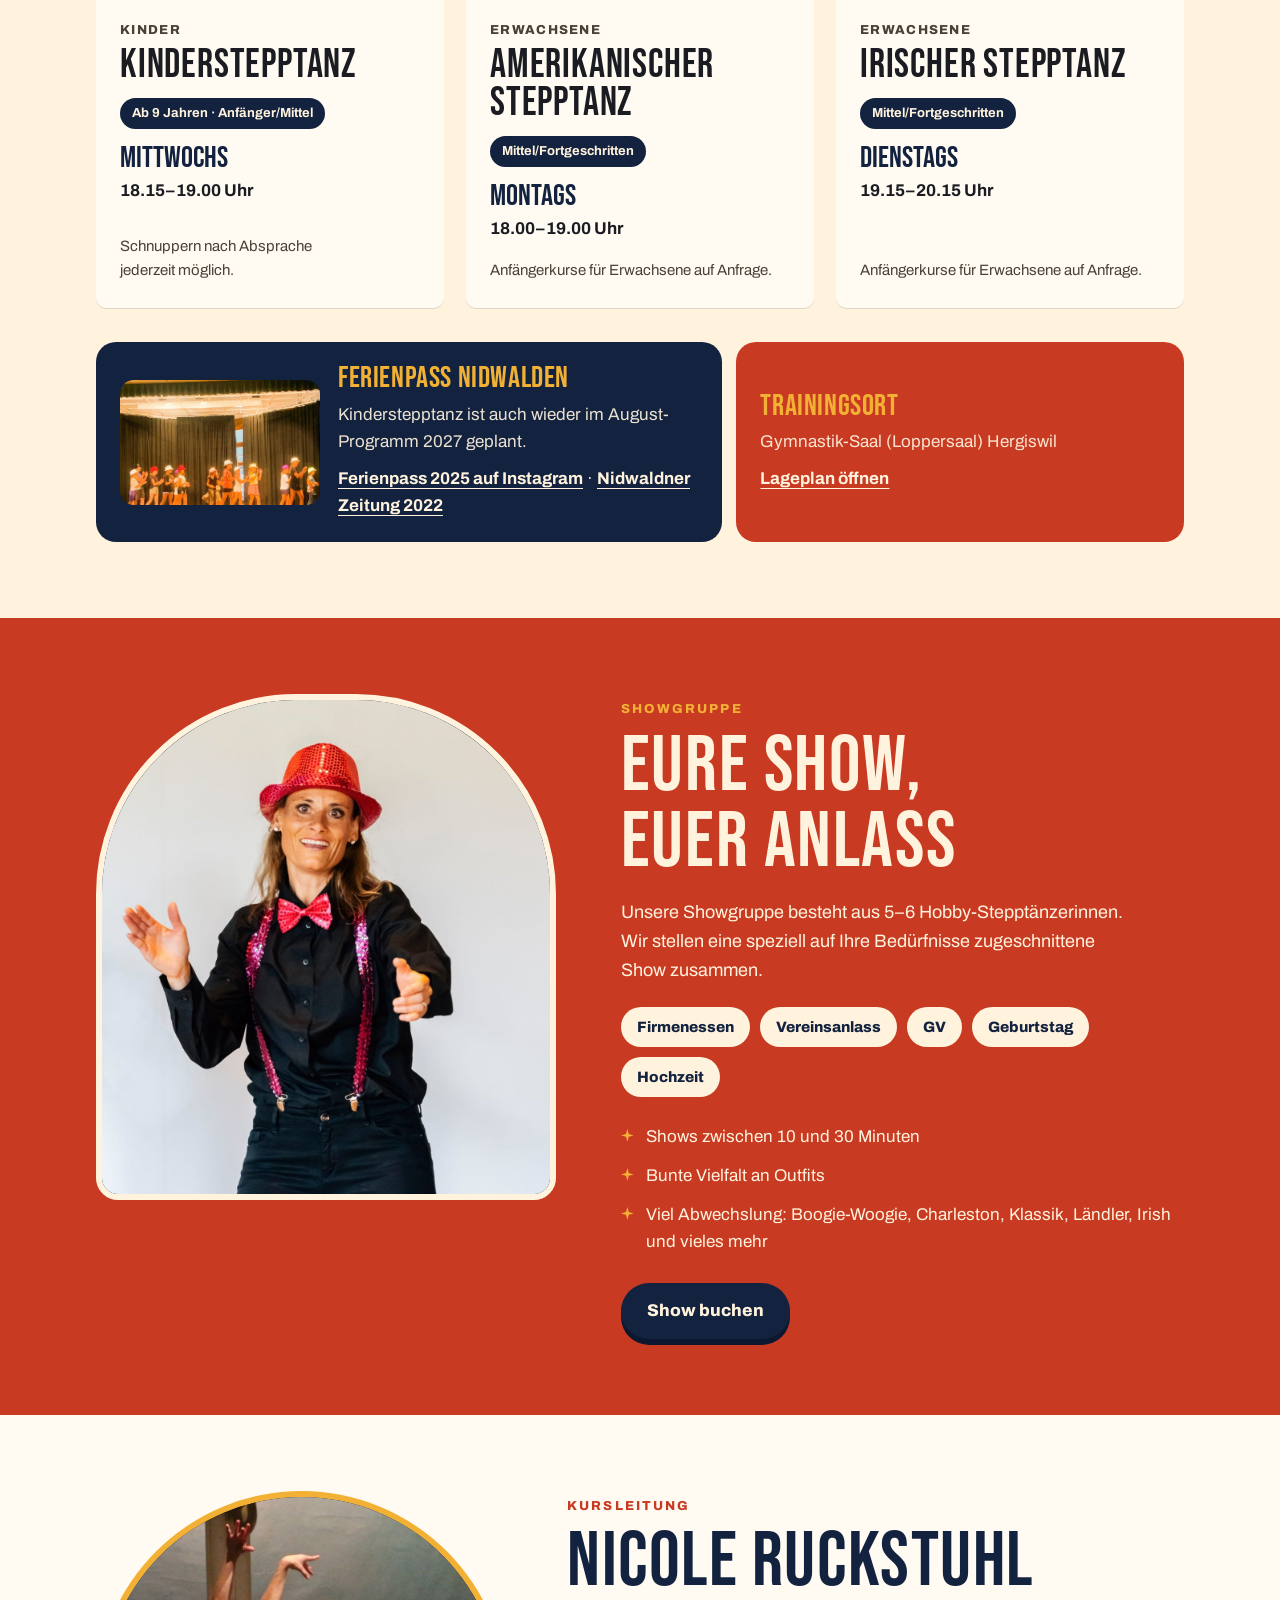
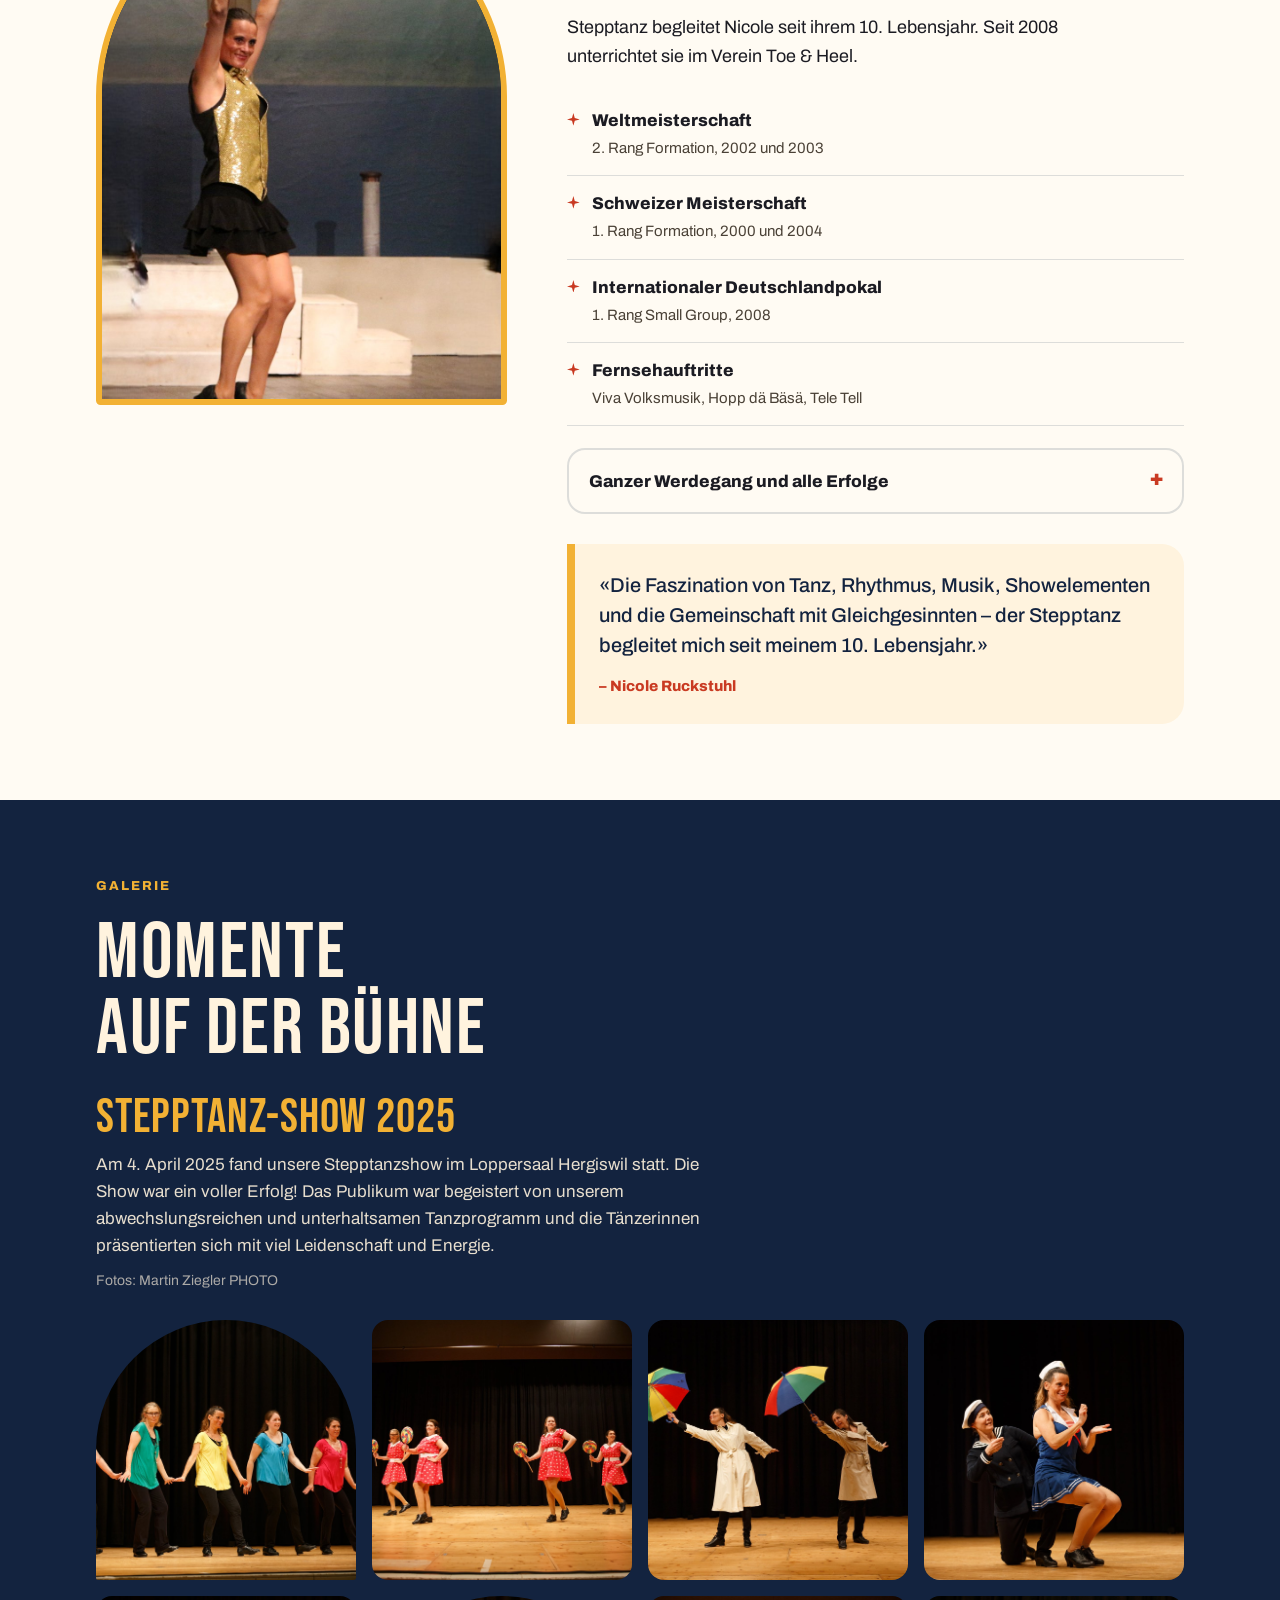
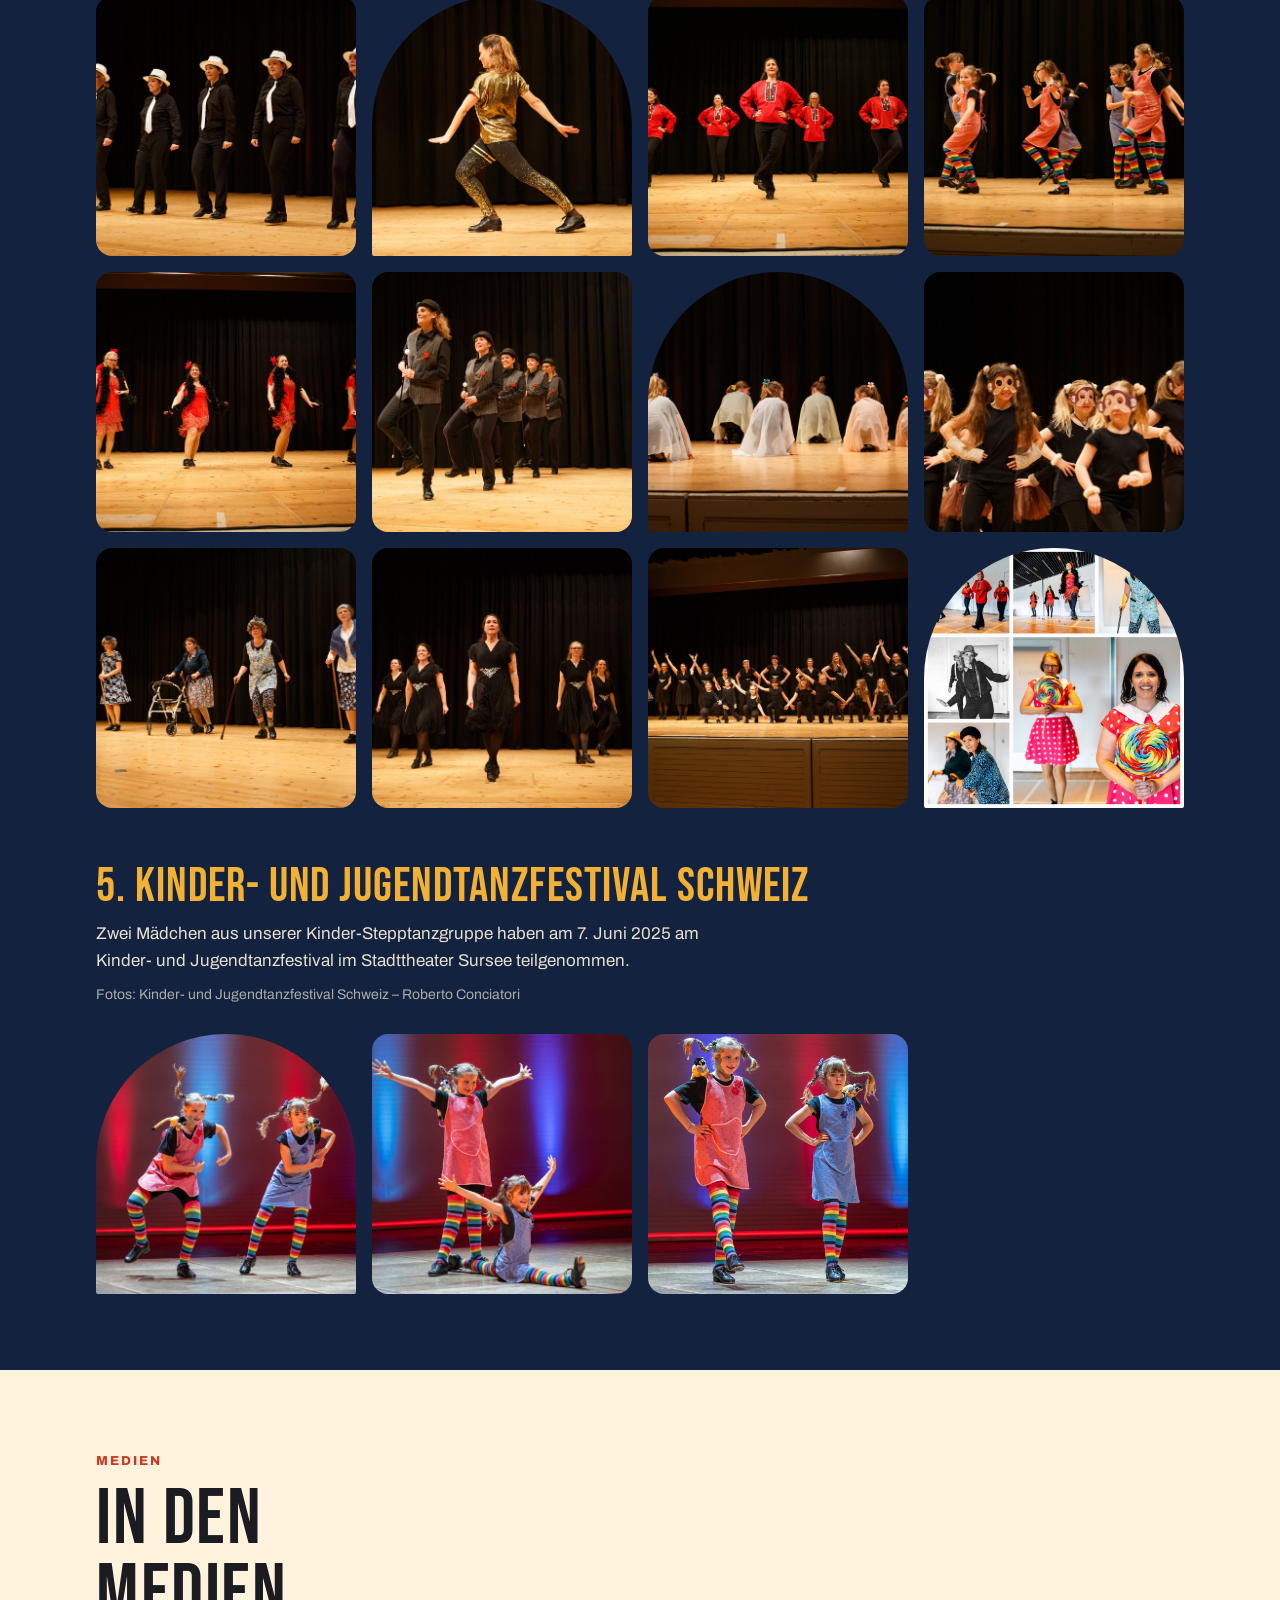
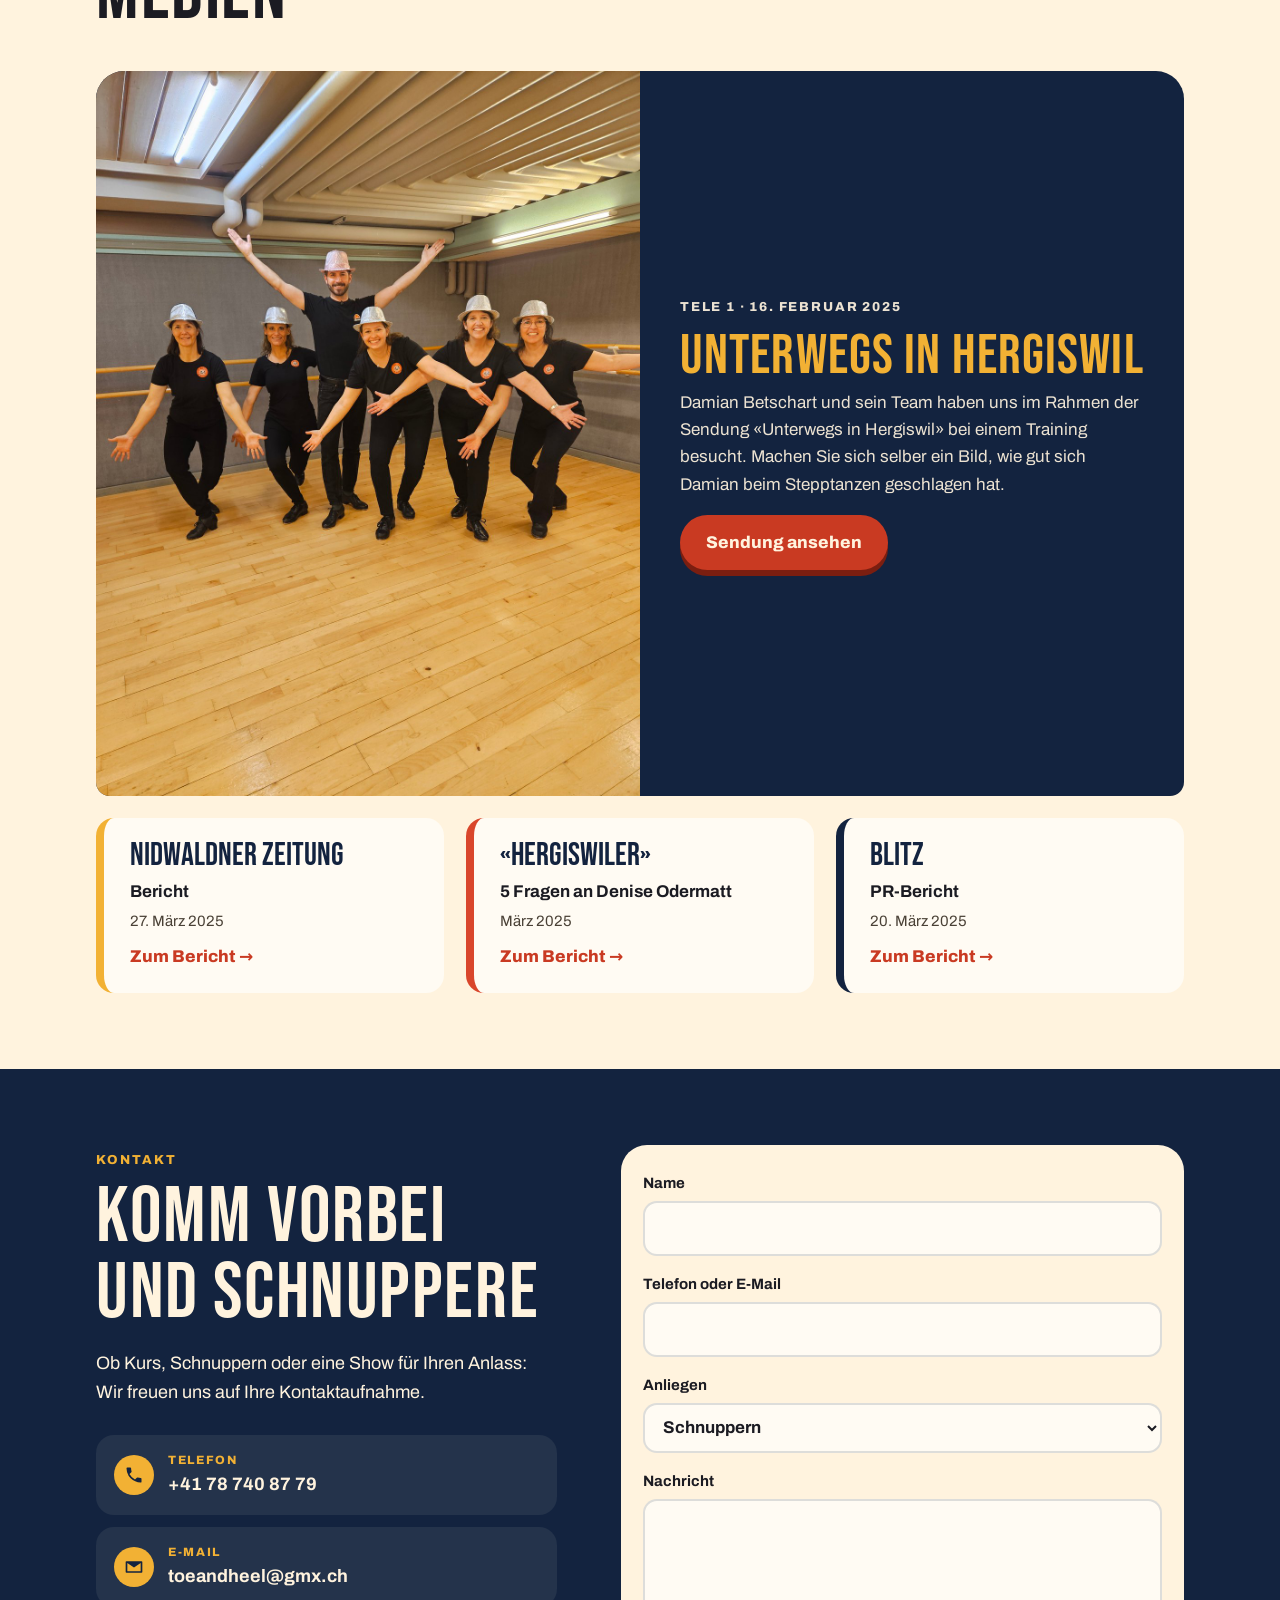
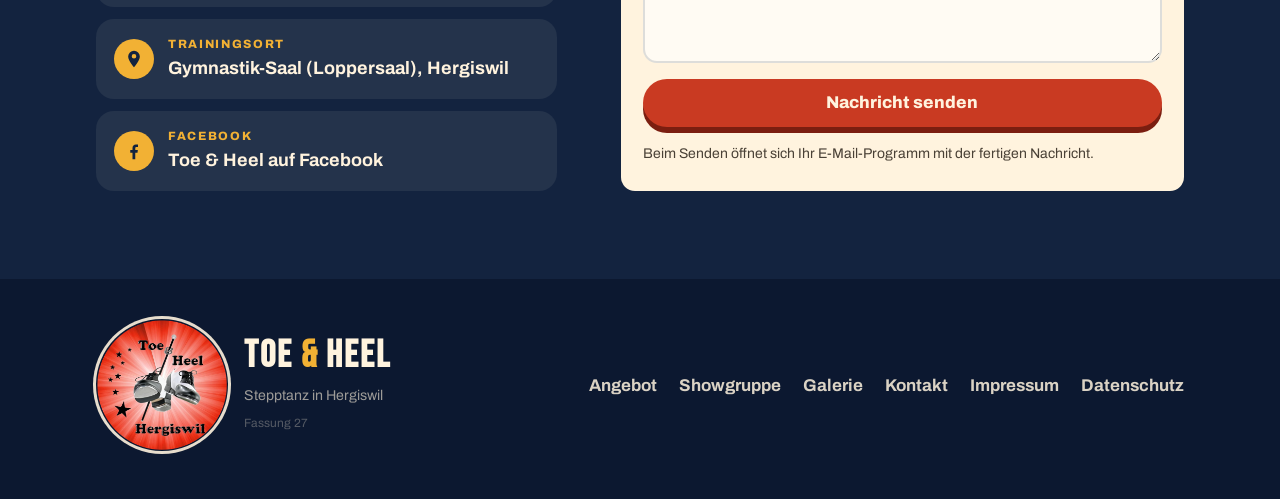
==== commit ca1ae155: "Bühnen-Version: Lichtkegel im Foto weich und mitschwenkend, mit Lichtfleck am Boden Co-Authored-By: " ====
--- a/index.html
+++ b/index.html
@@ -14,10 +14,10 @@
 <link rel="apple-touch-icon" href="bilder/logo-192.png">
 <link rel="preload" href="schrift/bebas-neue.woff2" as="font" type="font/woff2" crossorigin>
 <script>document.documentElement.classList.add('js');</script>
-<link rel="stylesheet" href="styles.css?v=26">
+<link rel="stylesheet" href="styles.css?v=27">
 <script>
 /* Testphase: zeigt das Gerät eine ältere Fassung als der Server, lädt die Seite einmal frisch nach */
-(function(){var hier=26;try{fetch('version.json?'+Date.now(),{cache:'no-store'}).then(function(r){return r.json()}).then(function(d){
+(function(){var hier=27;try{fetch('version.json?'+Date.now(),{cache:'no-store'}).then(function(r){return r.json()}).then(function(d){
 if(d.version>hier&&!/[?&]neu=/.test(location.search)){location.replace(location.pathname+'?neu='+d.version+location.hash)}}).catch(function(){})}catch(e){}})();
 </script>
 </head>
@@ -377,7 +377,7 @@
       <img src="bilder/logo.png" alt="Logo Toe &amp; Heel Hergiswil" loading="lazy" width="132" height="132">
       <div>
         <a class="logo" translate="no" href="#top">Toe <span>&amp;</span> Heel</a>
-        <p style="margin:6px 0 0"><small>Stepptanz in Hergiswil</small><small class="stand">Fassung 26</small></p>
+        <p style="margin:6px 0 0"><small>Stepptanz in Hergiswil</small><small class="stand">Fassung 27</small></p>
       </div>
     </div>
     <ul>
@@ -401,6 +401,6 @@
   </div>
 </dialog>
 
-<script src="script.js?v=26" defer></script>
+<script src="script.js?v=27" defer></script>
 </body>
 </html>
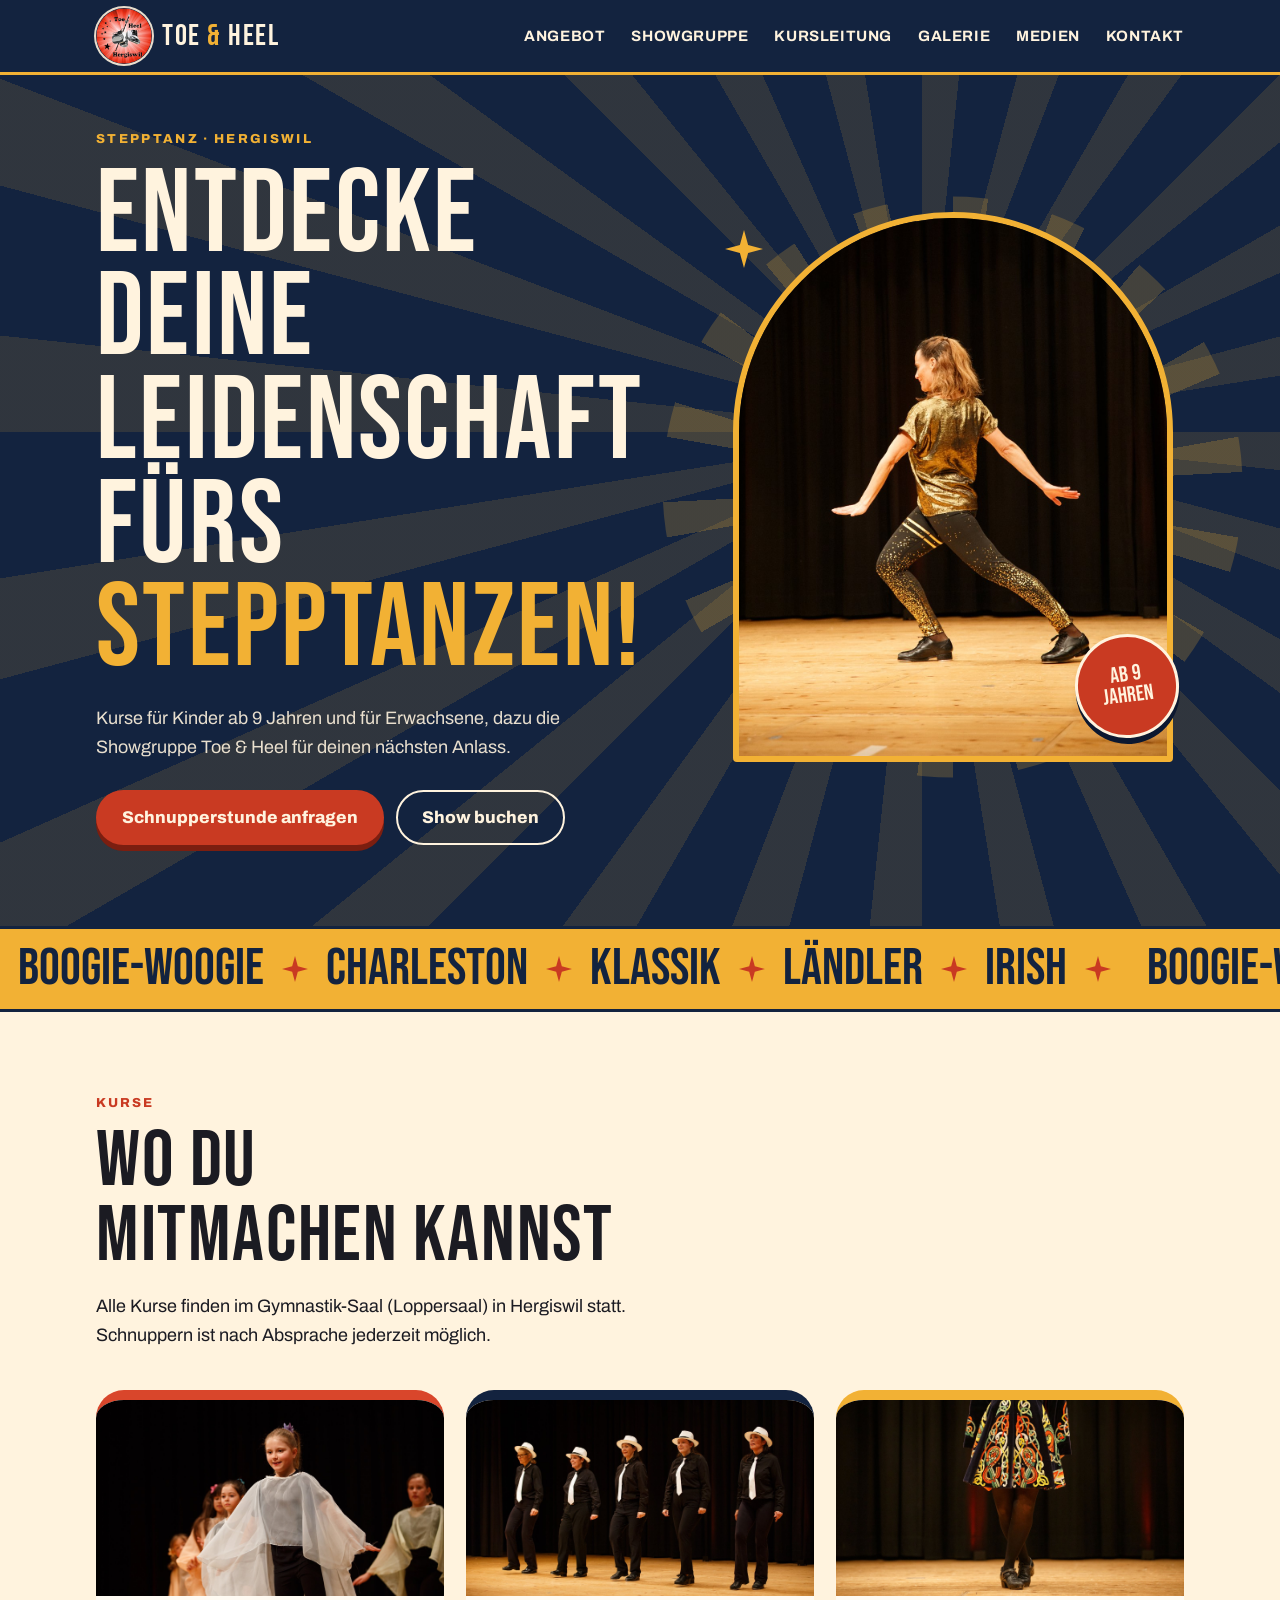
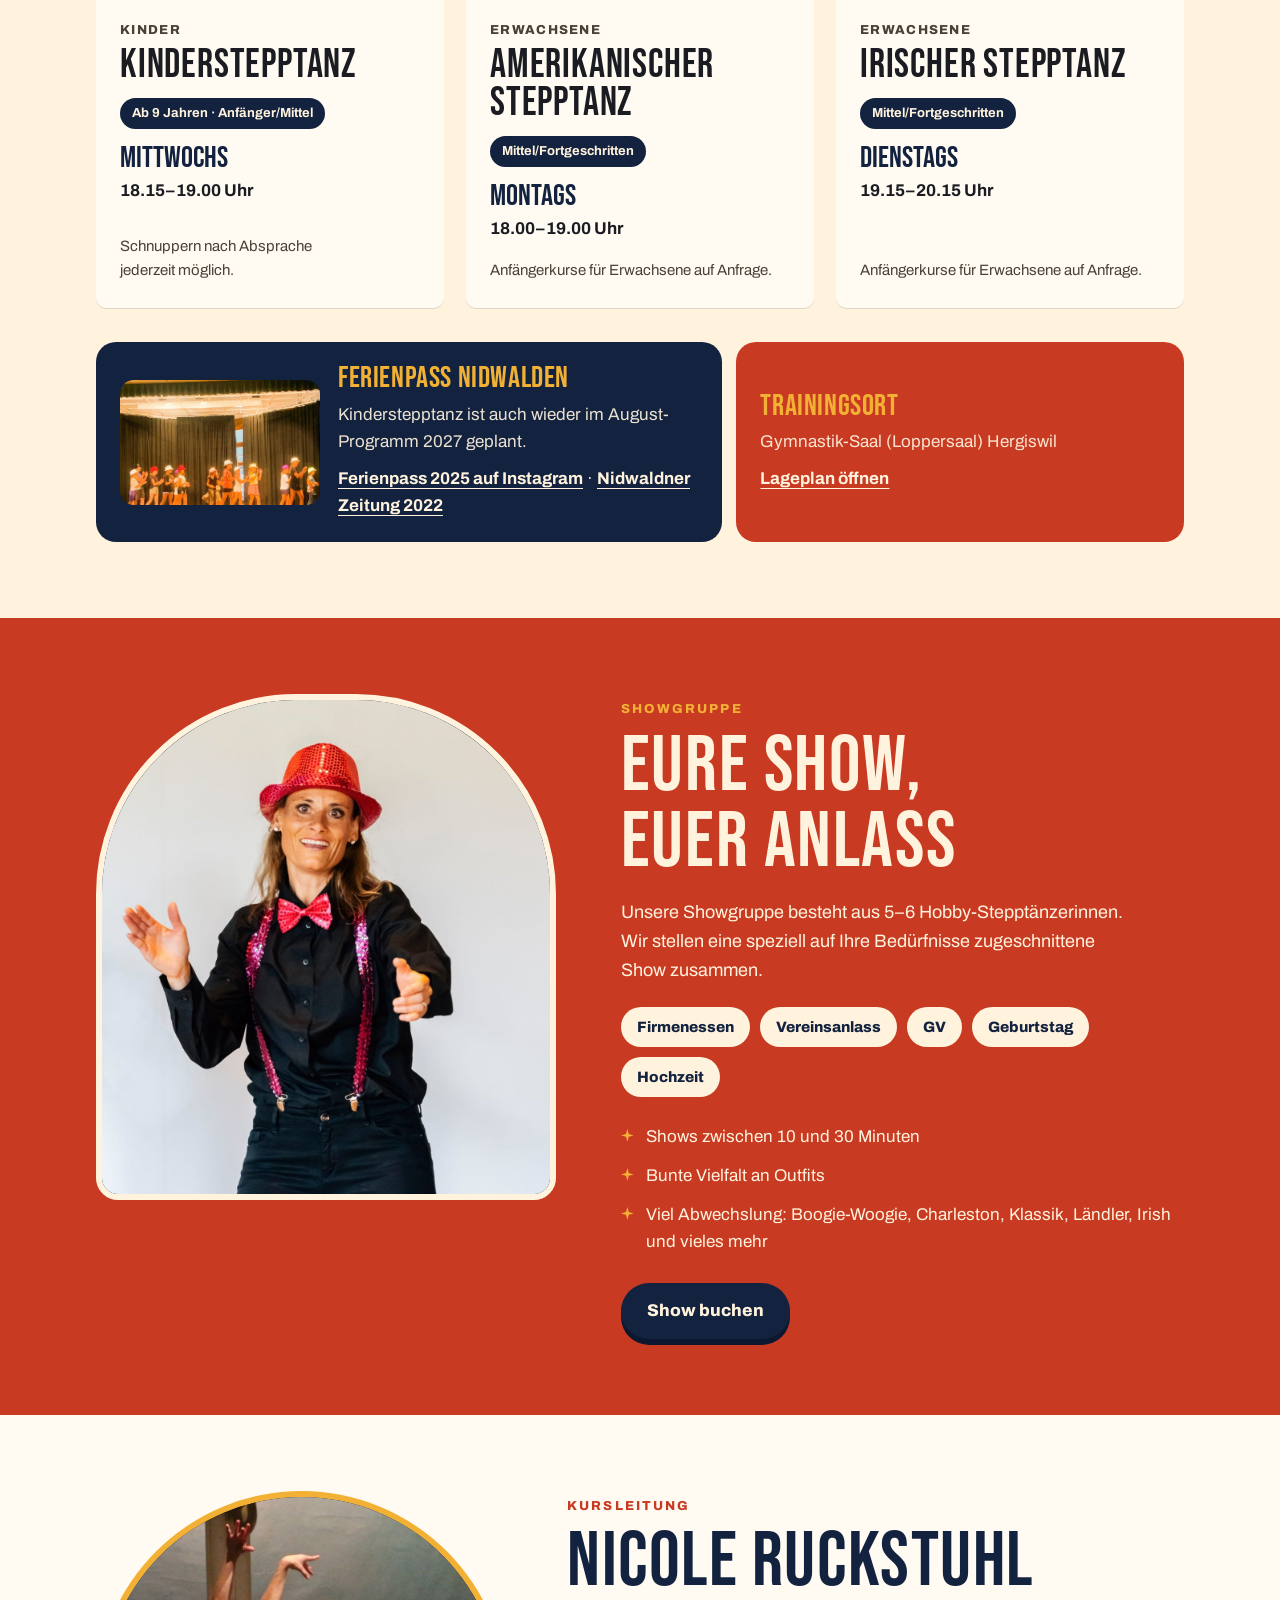
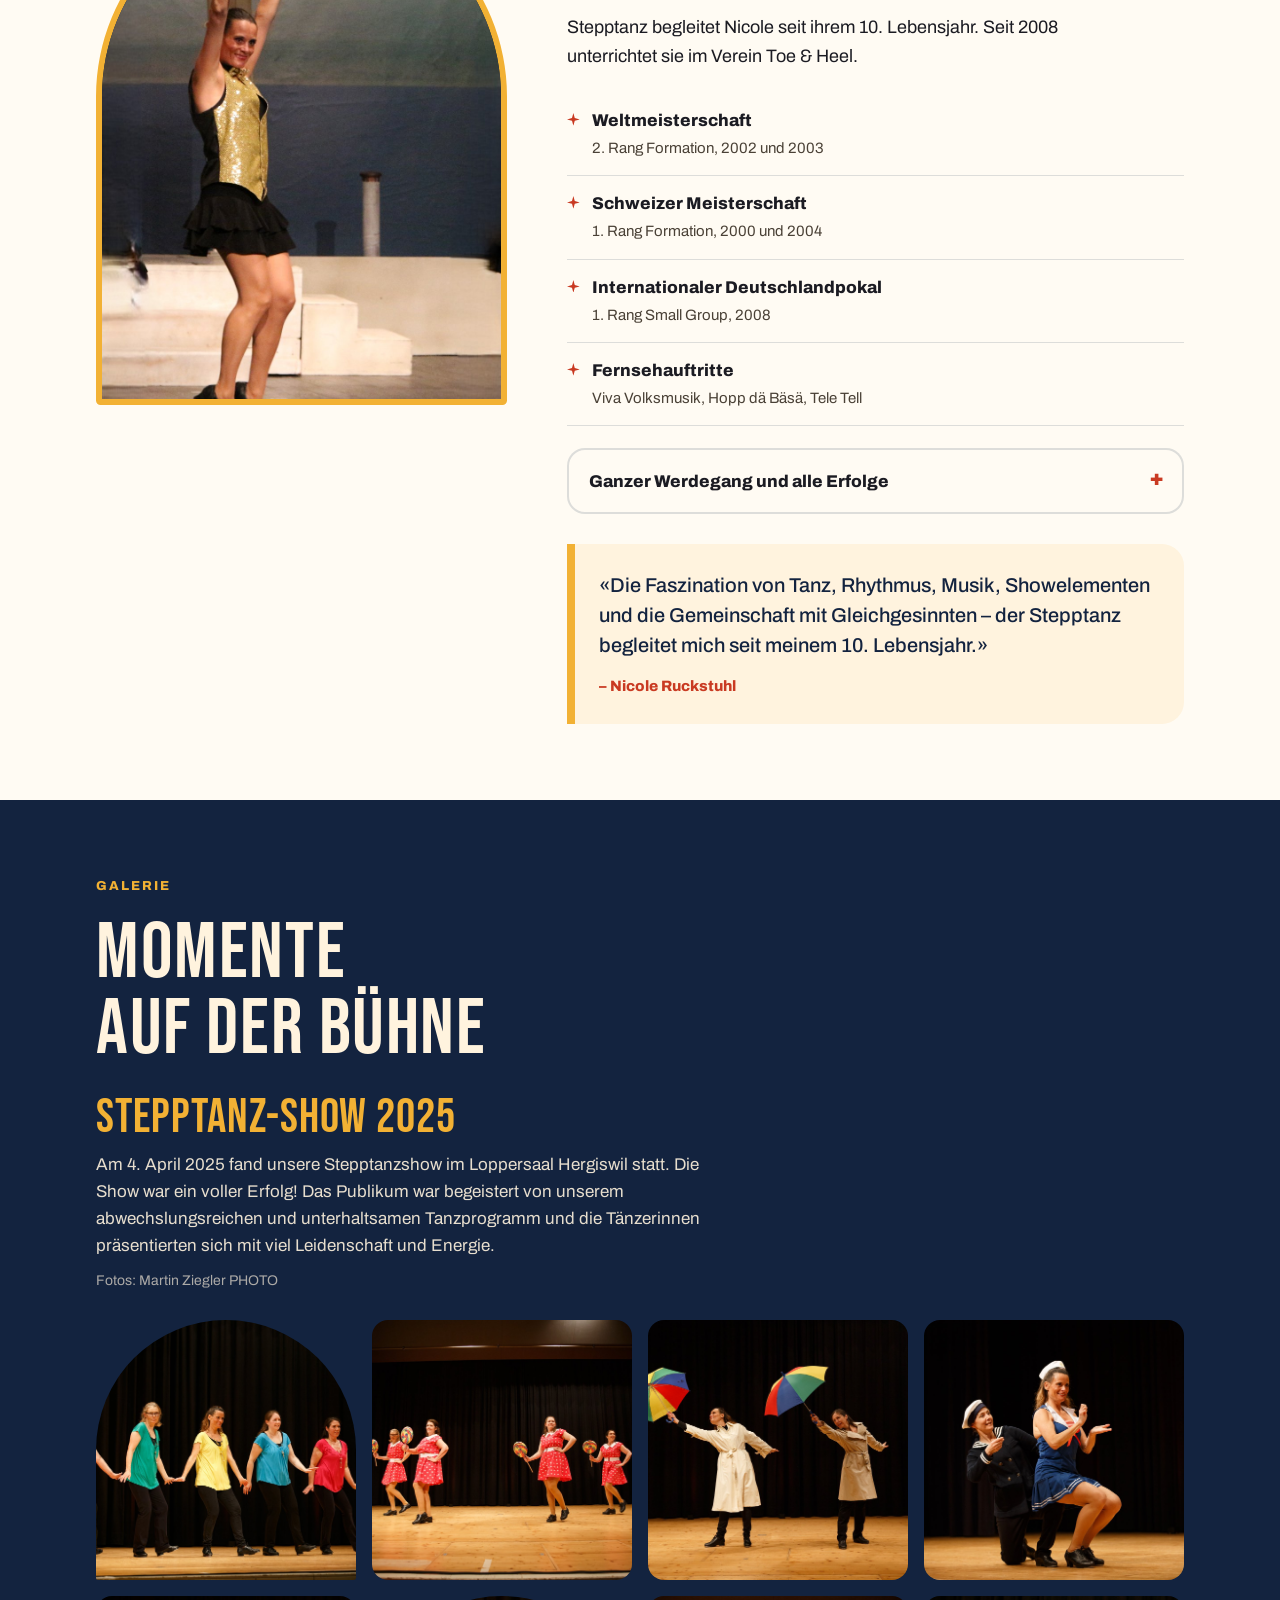
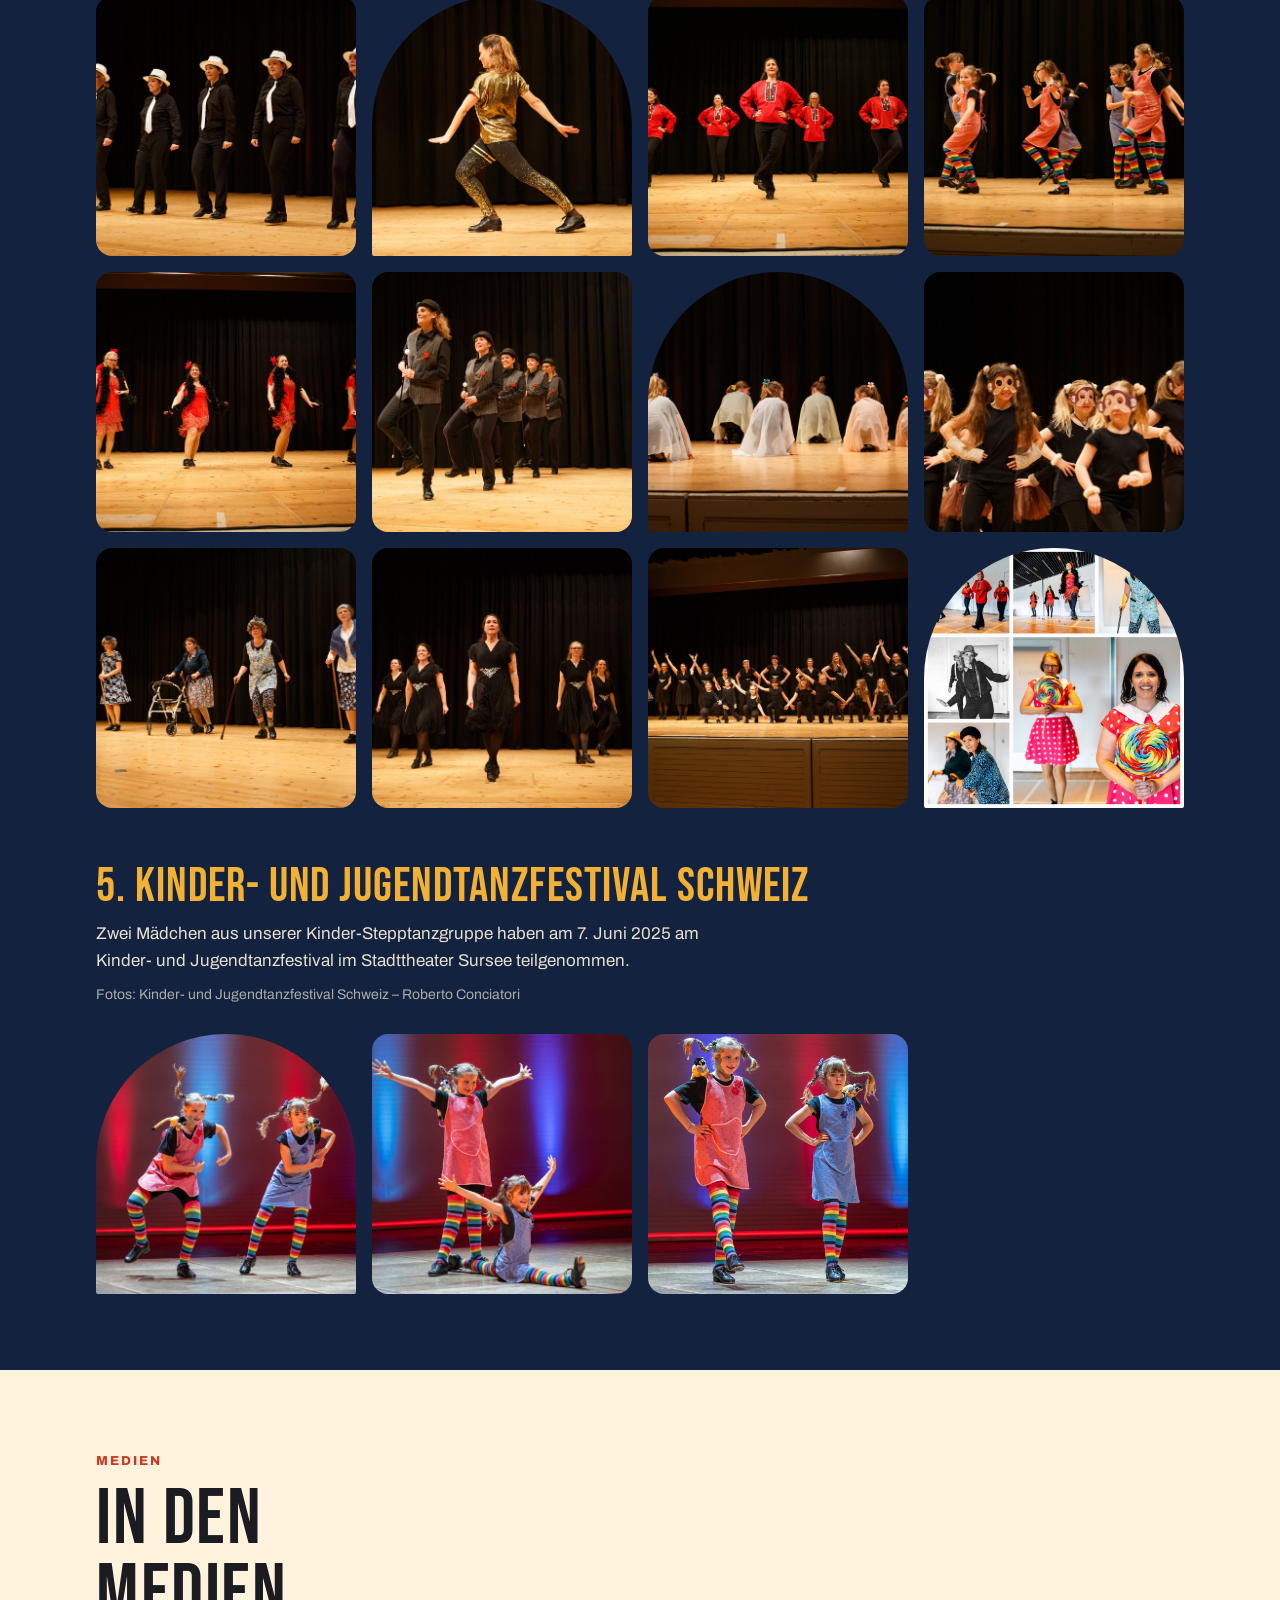
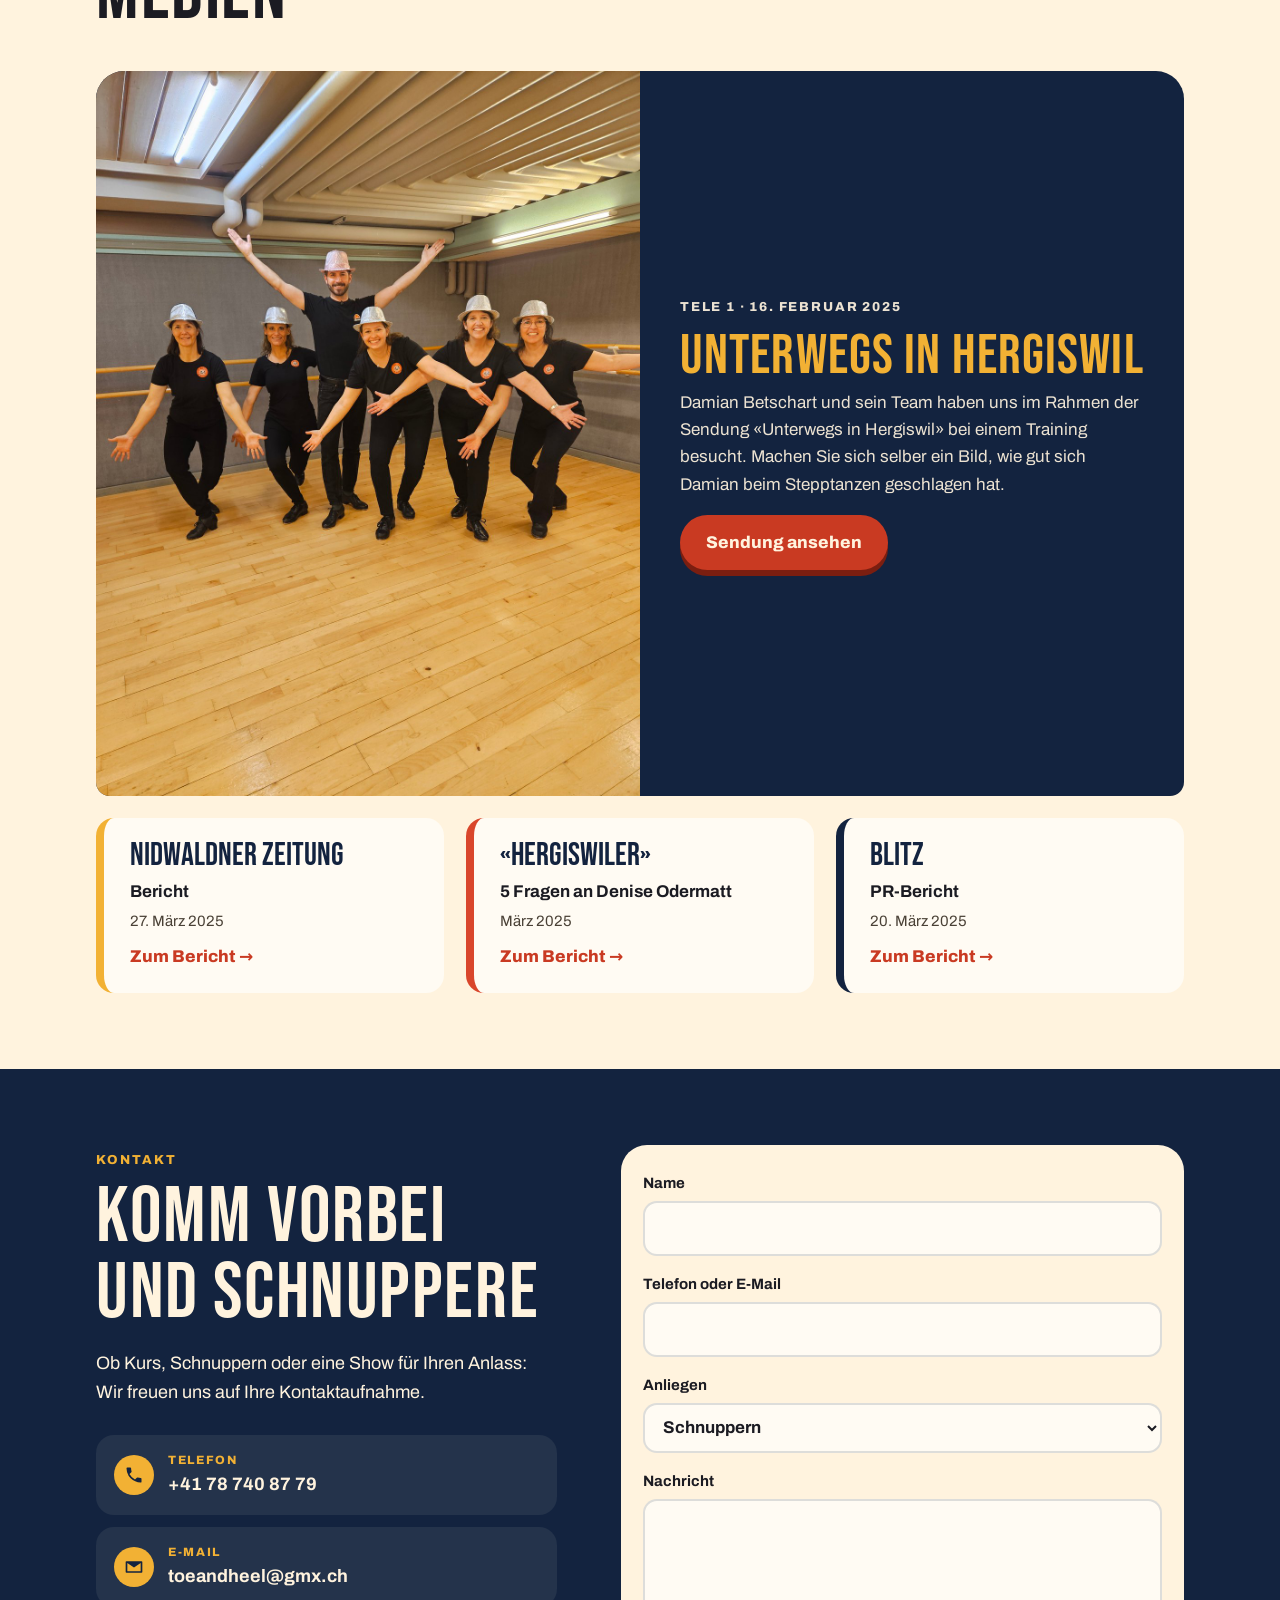
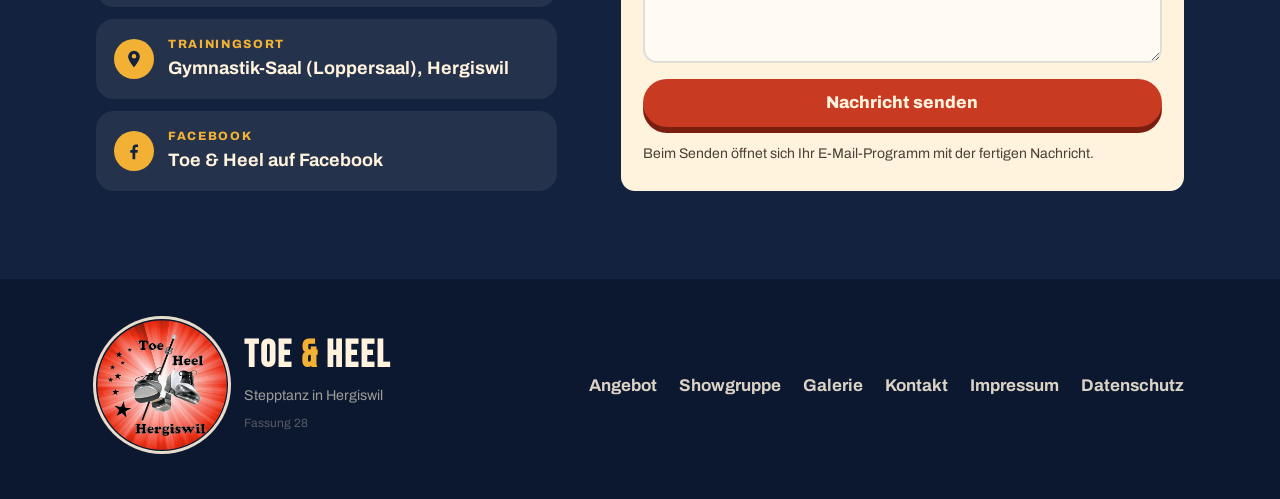
==== commit a09b0456: "Bühnen-Version: Kegel im Foto ist die Fortsetzung des Scheinwerfers darüber (gleicher Ursprung, Wink" ====
--- a/index.html
+++ b/index.html
@@ -14,10 +14,10 @@
 <link rel="apple-touch-icon" href="bilder/logo-192.png">
 <link rel="preload" href="schrift/bebas-neue.woff2" as="font" type="font/woff2" crossorigin>
 <script>document.documentElement.classList.add('js');</script>
-<link rel="stylesheet" href="styles.css?v=27">
+<link rel="stylesheet" href="styles.css?v=28">
 <script>
 /* Testphase: zeigt das Gerät eine ältere Fassung als der Server, lädt die Seite einmal frisch nach */
-(function(){var hier=27;try{fetch('version.json?'+Date.now(),{cache:'no-store'}).then(function(r){return r.json()}).then(function(d){
+(function(){var hier=28;try{fetch('version.json?'+Date.now(),{cache:'no-store'}).then(function(r){return r.json()}).then(function(d){
 if(d.version>hier&&!/[?&]neu=/.test(location.search)){location.replace(location.pathname+'?neu='+d.version+location.hash)}}).catch(function(){})}catch(e){}})();
 </script>
 </head>
@@ -377,7 +377,7 @@
       <img src="bilder/logo.png" alt="Logo Toe &amp; Heel Hergiswil" loading="lazy" width="132" height="132">
       <div>
         <a class="logo" translate="no" href="#top">Toe <span>&amp;</span> Heel</a>
-        <p style="margin:6px 0 0"><small>Stepptanz in Hergiswil</small><small class="stand">Fassung 27</small></p>
+        <p style="margin:6px 0 0"><small>Stepptanz in Hergiswil</small><small class="stand">Fassung 28</small></p>
       </div>
     </div>
     <ul>
@@ -401,6 +401,6 @@
   </div>
 </dialog>
 
-<script src="script.js?v=27" defer></script>
+<script src="script.js?v=28" defer></script>
 </body>
 </html>
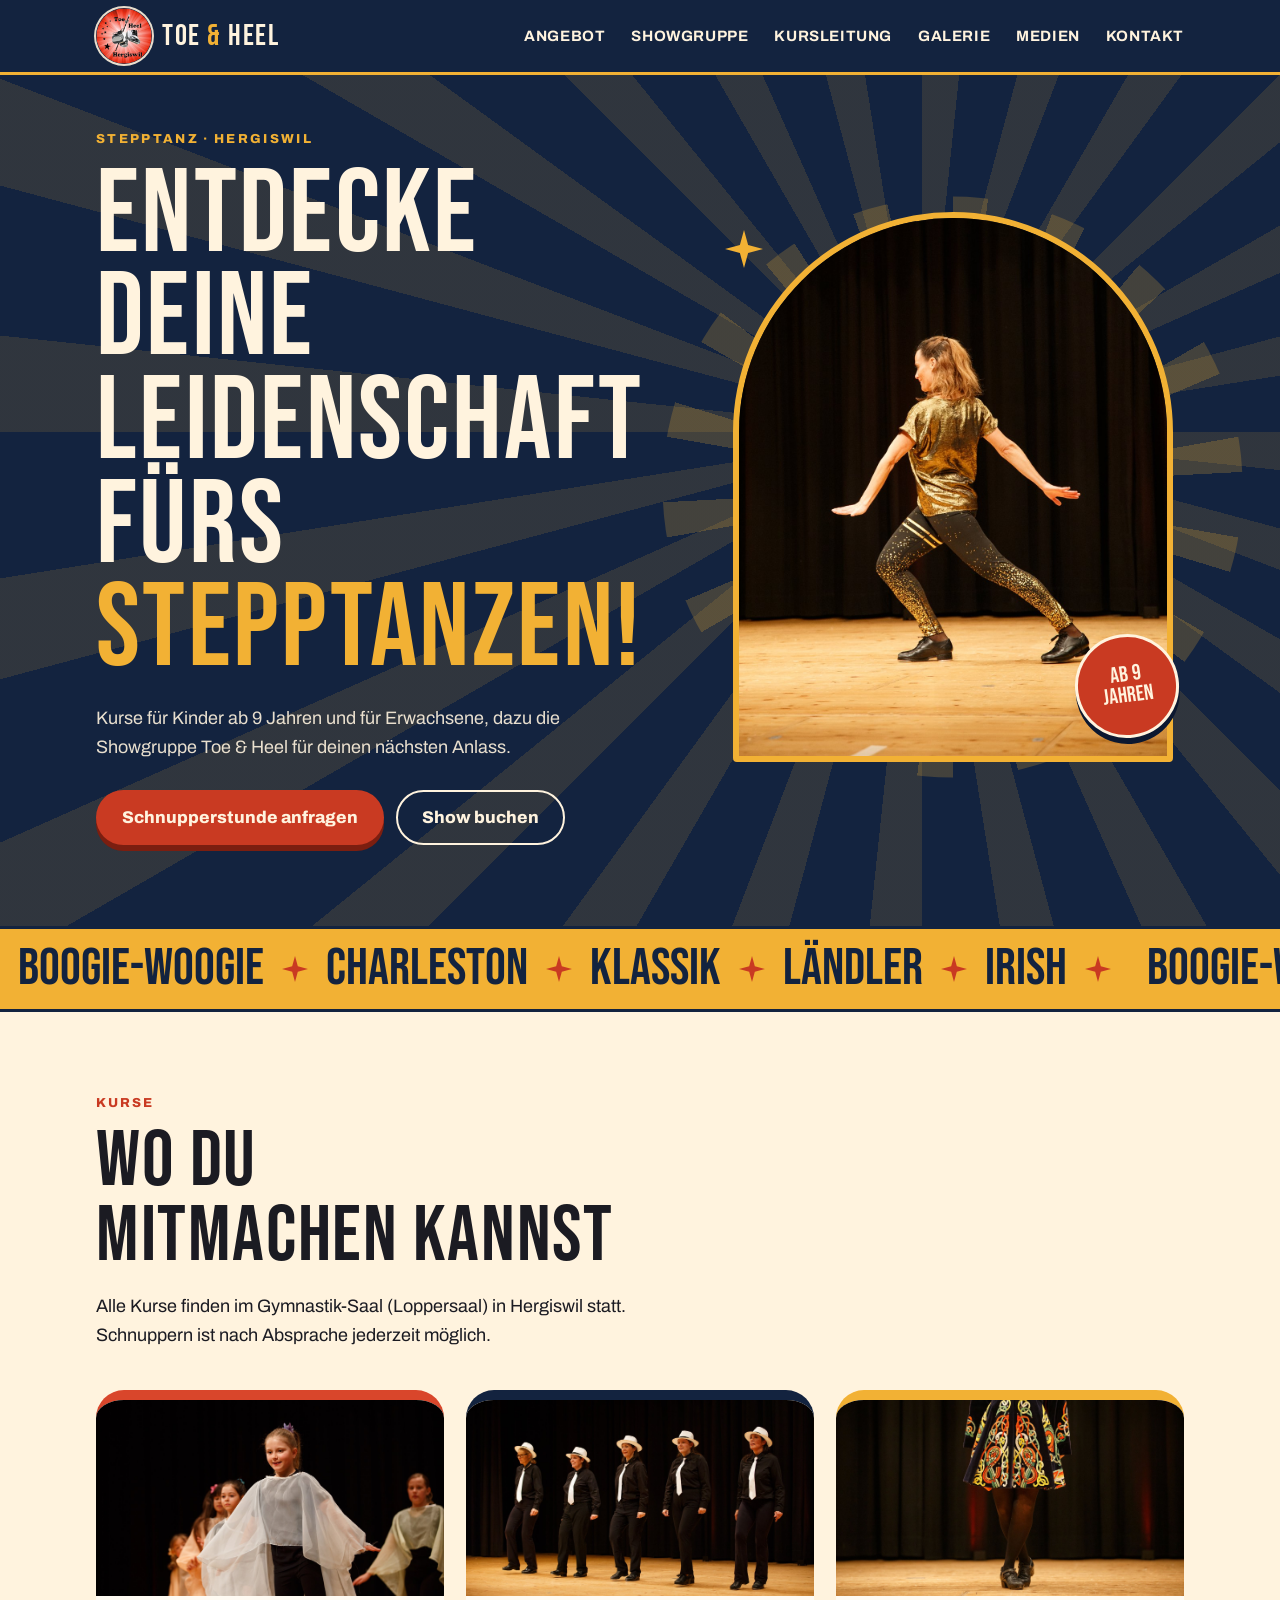
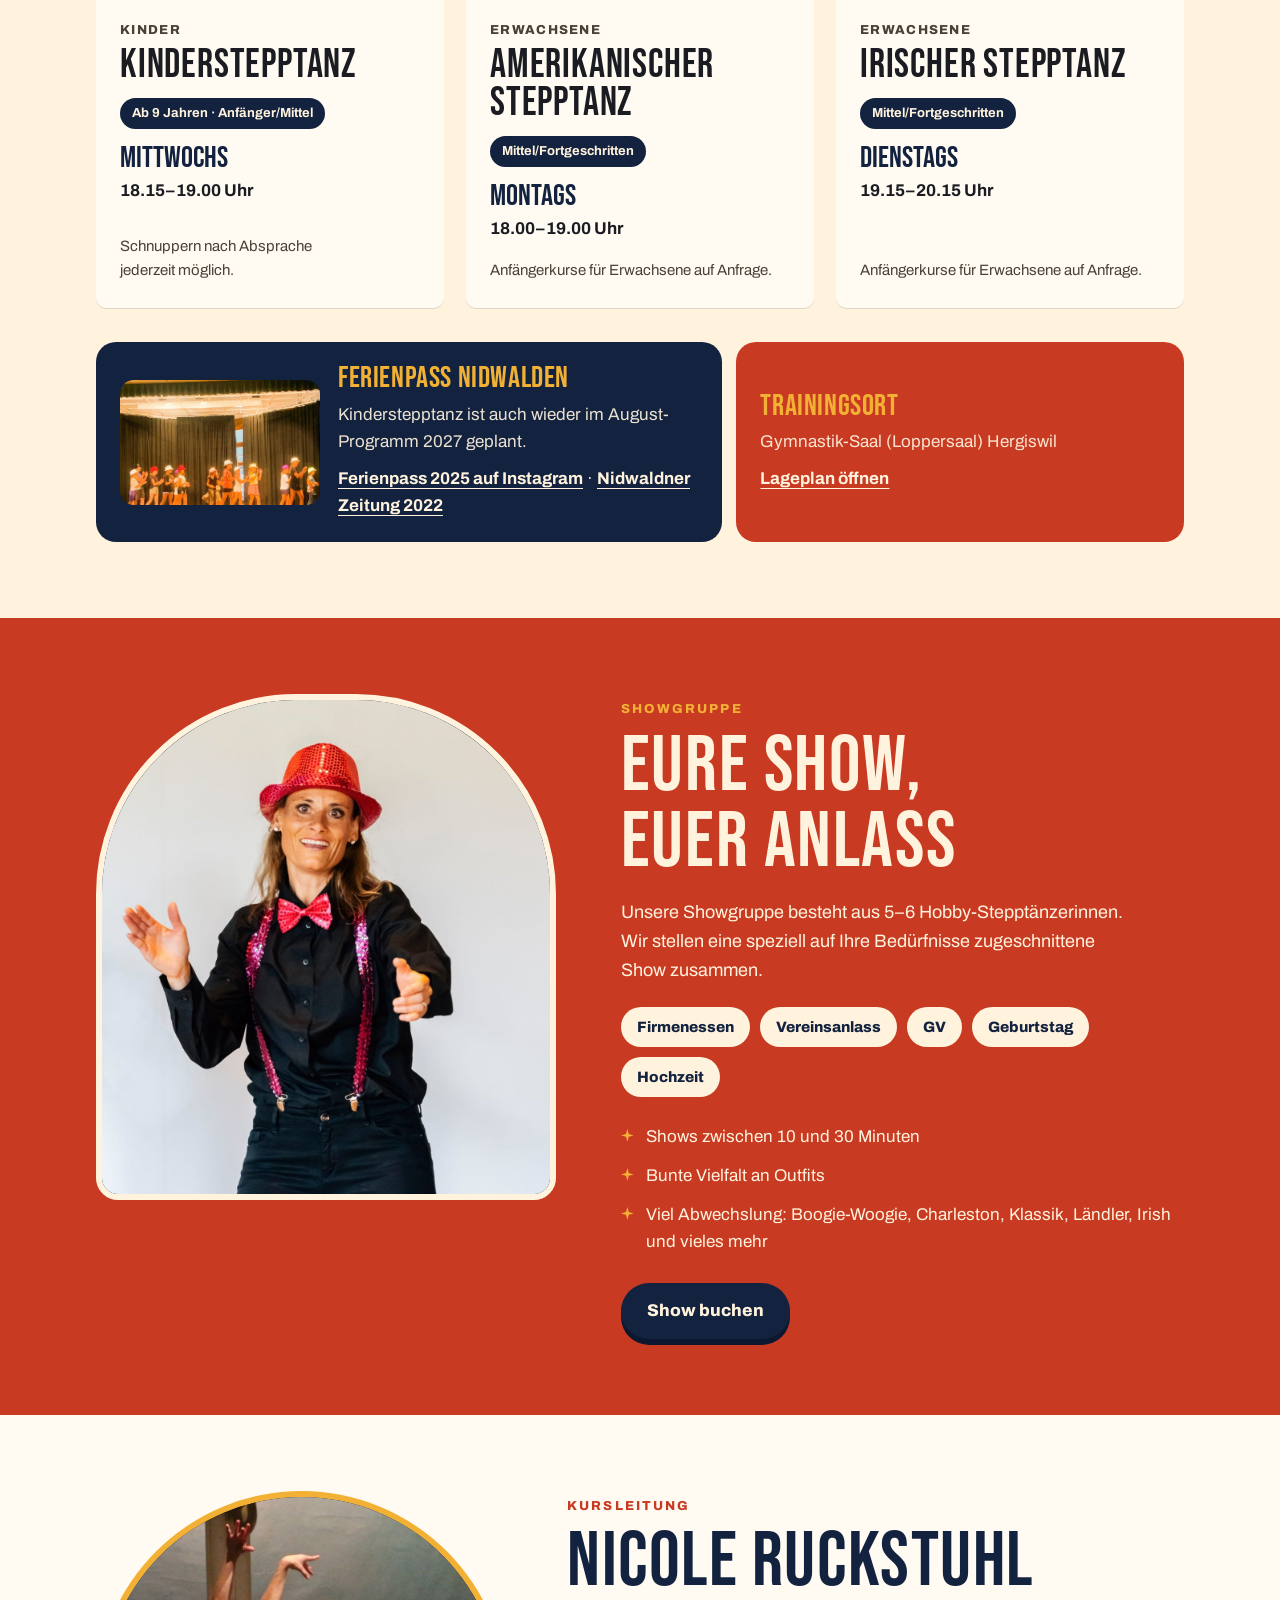
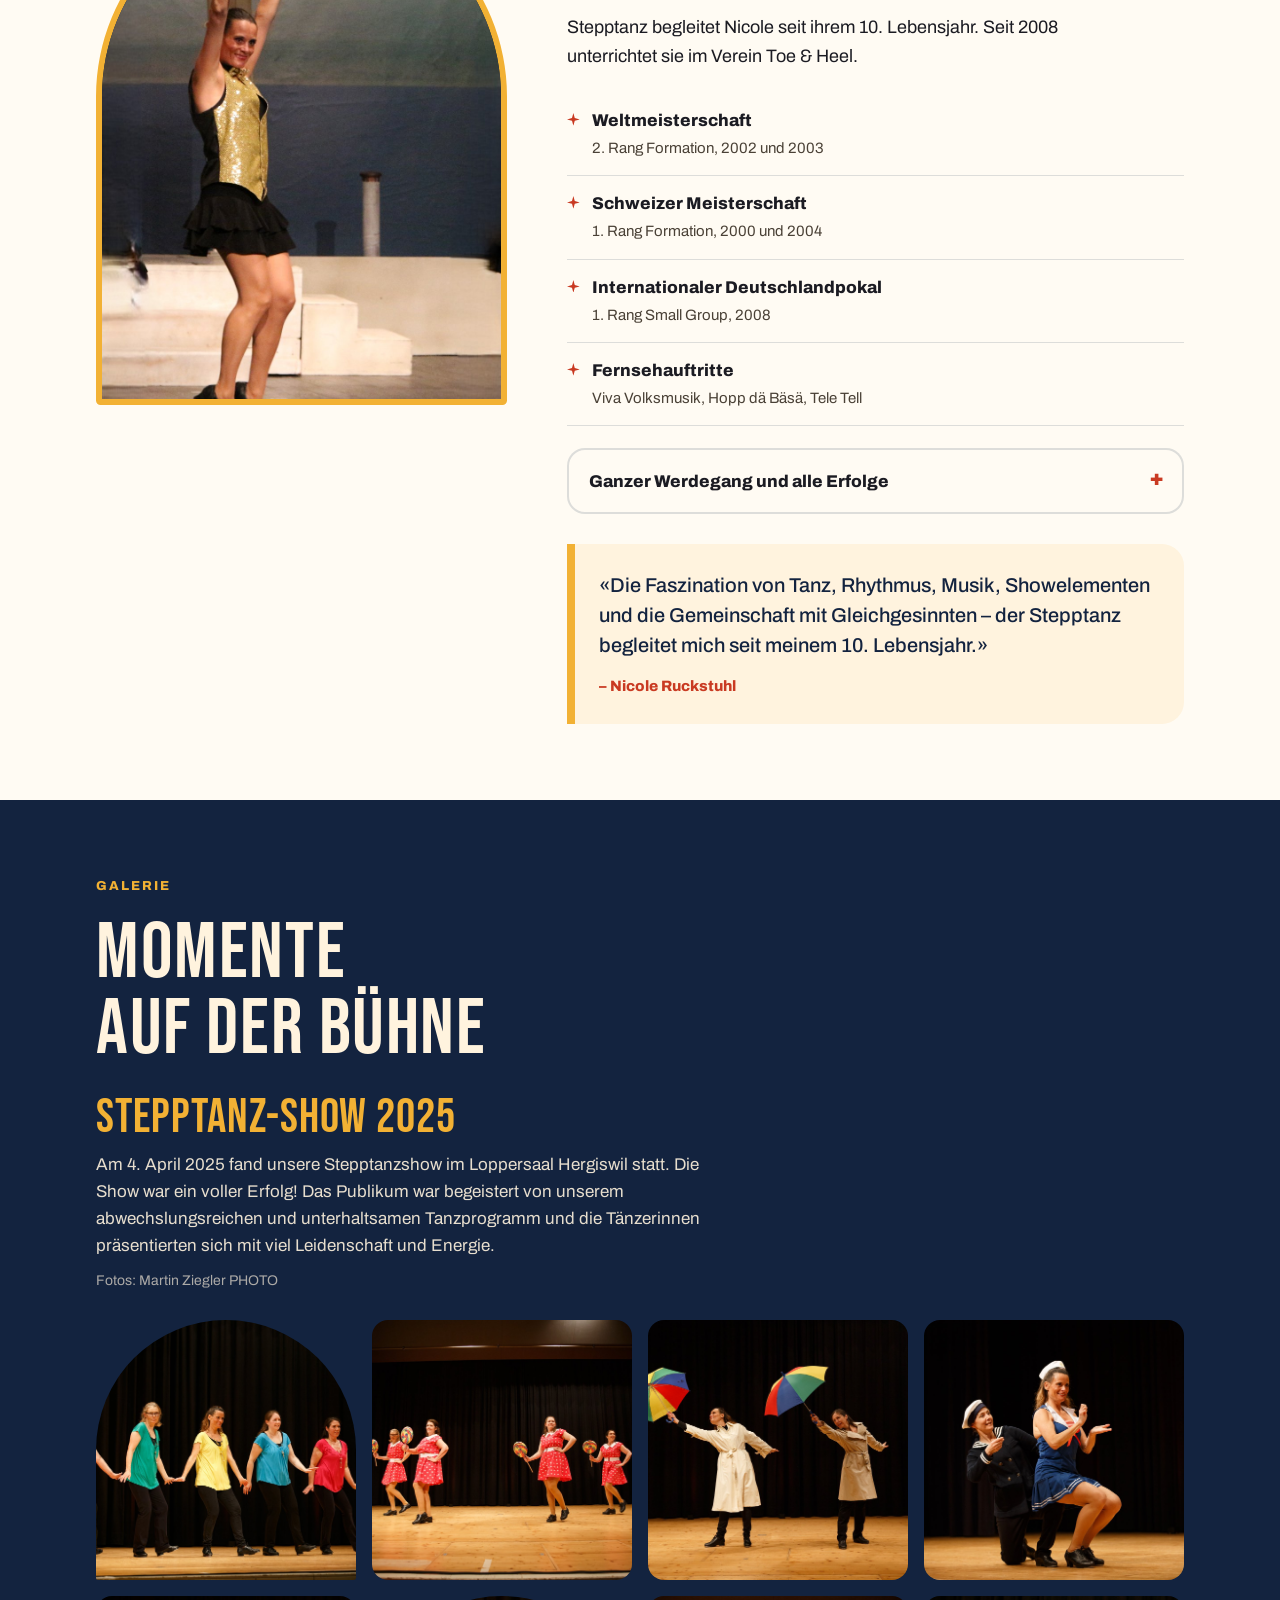
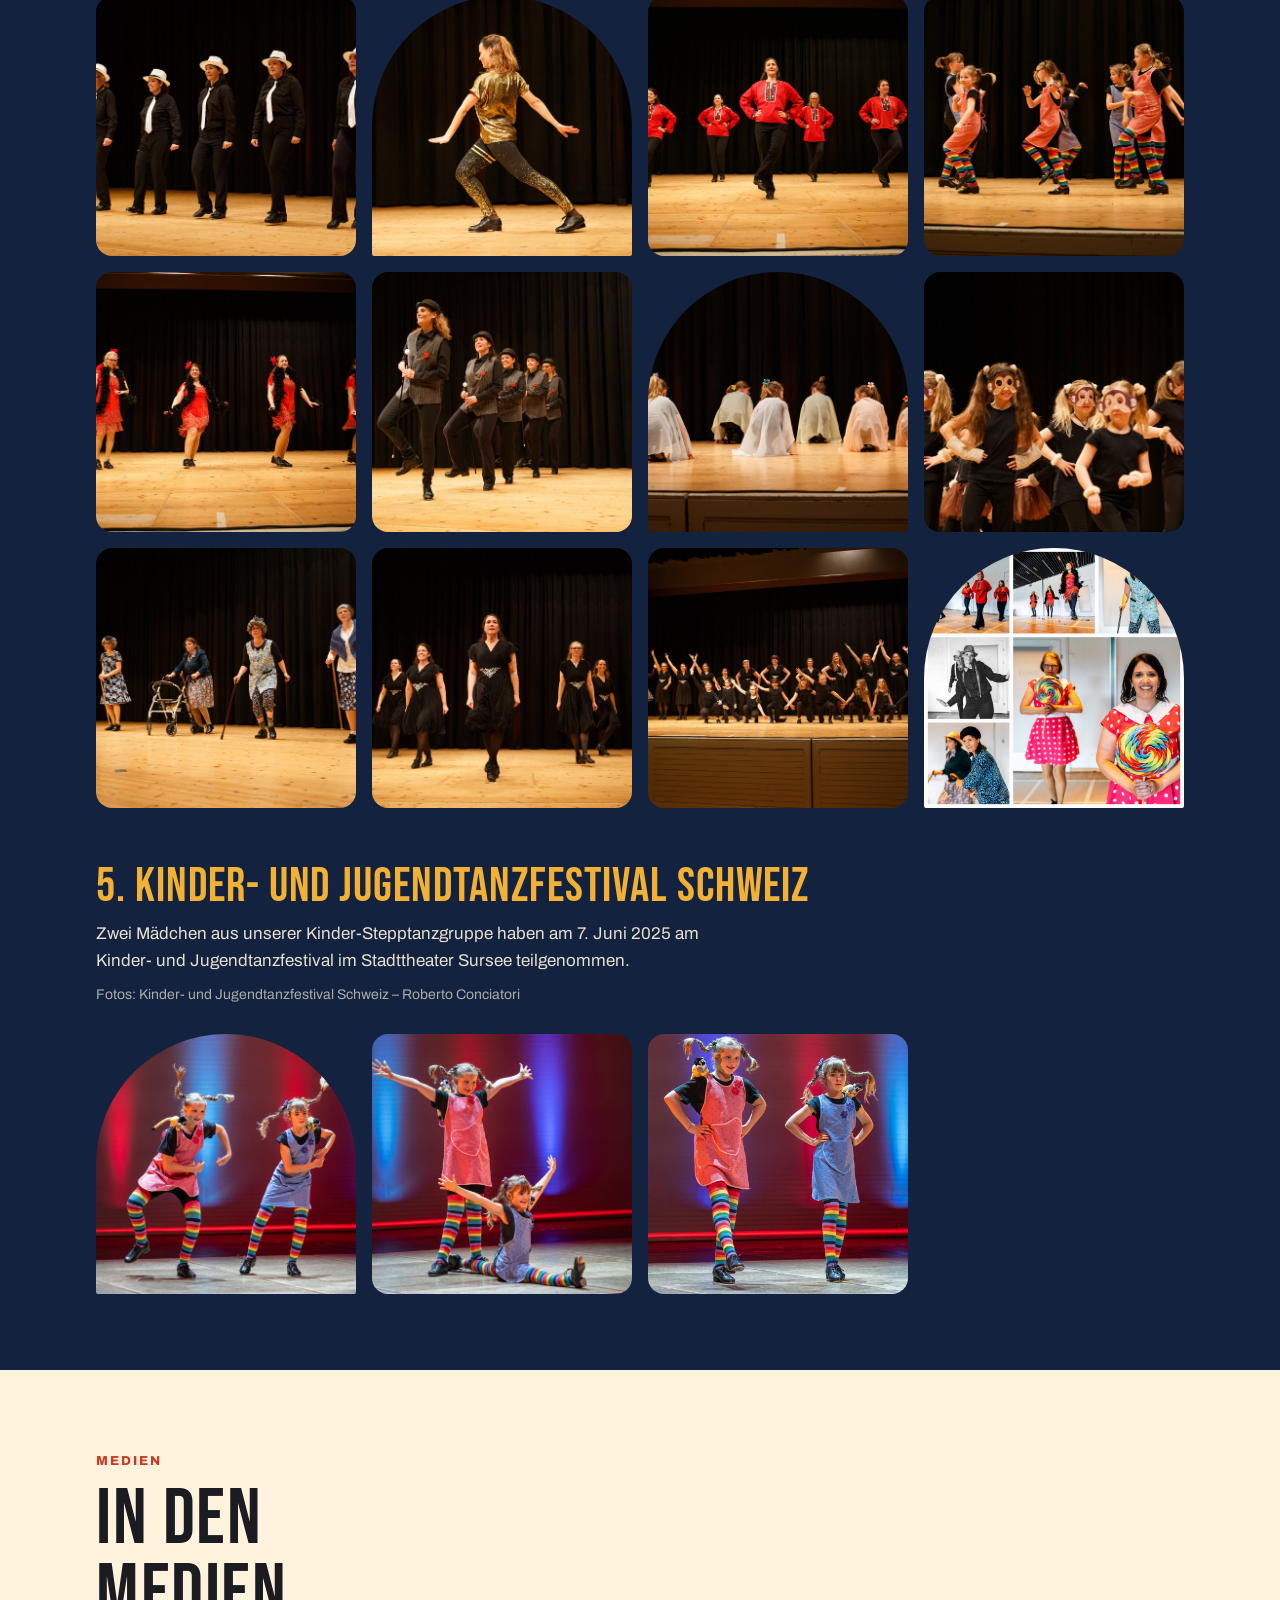
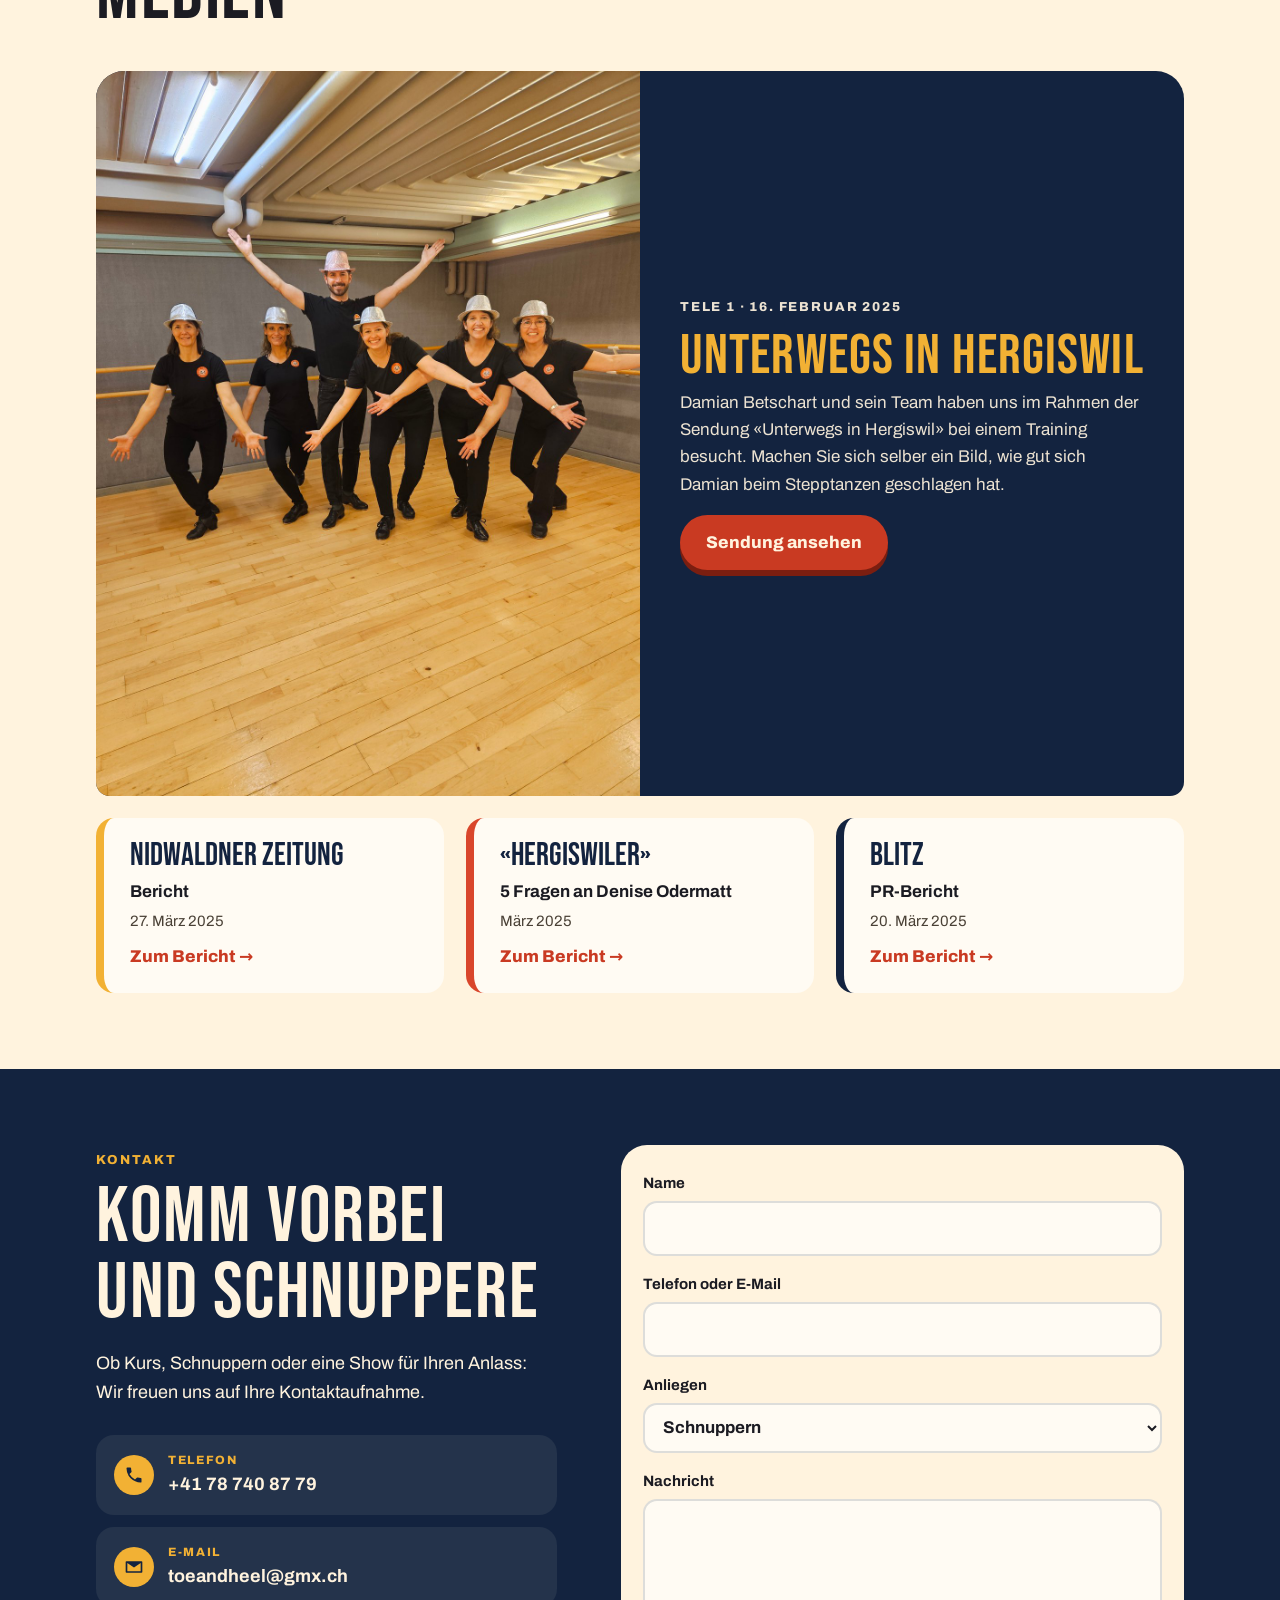
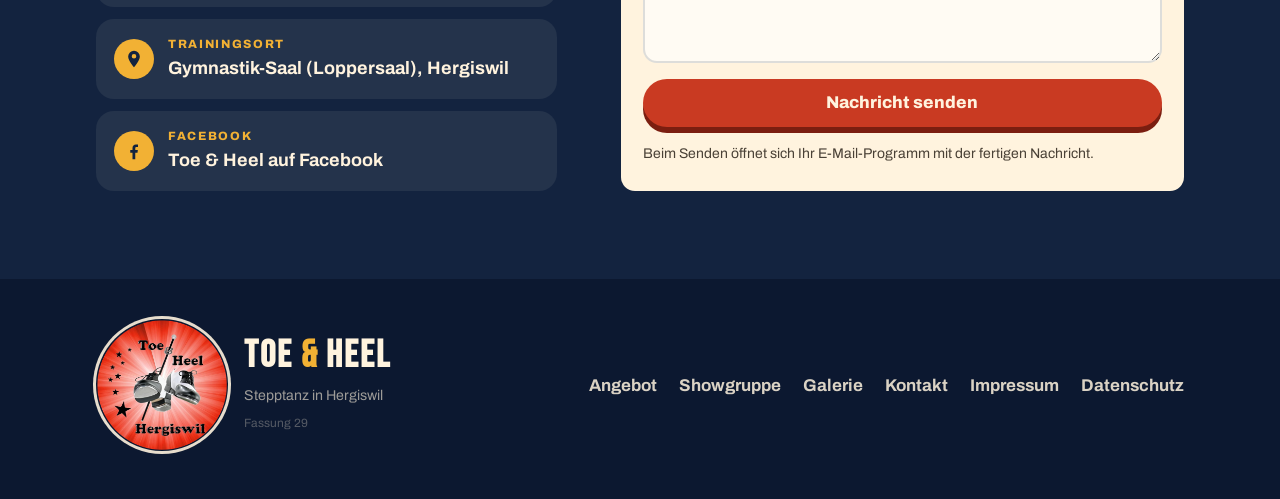
==== commit ca8bdb5e: "Bühnen-Version: Kegel im Foto ohne schräge Kante am oberen Rand Co-Authored-By: Claude Fable 5.2 <no" ====
--- a/index.html
+++ b/index.html
@@ -14,10 +14,10 @@
 <link rel="apple-touch-icon" href="bilder/logo-192.png">
 <link rel="preload" href="schrift/bebas-neue.woff2" as="font" type="font/woff2" crossorigin>
 <script>document.documentElement.classList.add('js');</script>
-<link rel="stylesheet" href="styles.css?v=28">
+<link rel="stylesheet" href="styles.css?v=29">
 <script>
 /* Testphase: zeigt das Gerät eine ältere Fassung als der Server, lädt die Seite einmal frisch nach */
-(function(){var hier=28;try{fetch('version.json?'+Date.now(),{cache:'no-store'}).then(function(r){return r.json()}).then(function(d){
+(function(){var hier=29;try{fetch('version.json?'+Date.now(),{cache:'no-store'}).then(function(r){return r.json()}).then(function(d){
 if(d.version>hier&&!/[?&]neu=/.test(location.search)){location.replace(location.pathname+'?neu='+d.version+location.hash)}}).catch(function(){})}catch(e){}})();
 </script>
 </head>
@@ -377,7 +377,7 @@
       <img src="bilder/logo.png" alt="Logo Toe &amp; Heel Hergiswil" loading="lazy" width="132" height="132">
       <div>
         <a class="logo" translate="no" href="#top">Toe <span>&amp;</span> Heel</a>
-        <p style="margin:6px 0 0"><small>Stepptanz in Hergiswil</small><small class="stand">Fassung 28</small></p>
+        <p style="margin:6px 0 0"><small>Stepptanz in Hergiswil</small><small class="stand">Fassung 29</small></p>
       </div>
     </div>
     <ul>
@@ -401,6 +401,6 @@
   </div>
 </dialog>
 
-<script src="script.js?v=28" defer></script>
+<script src="script.js?v=29" defer></script>
 </body>
 </html>
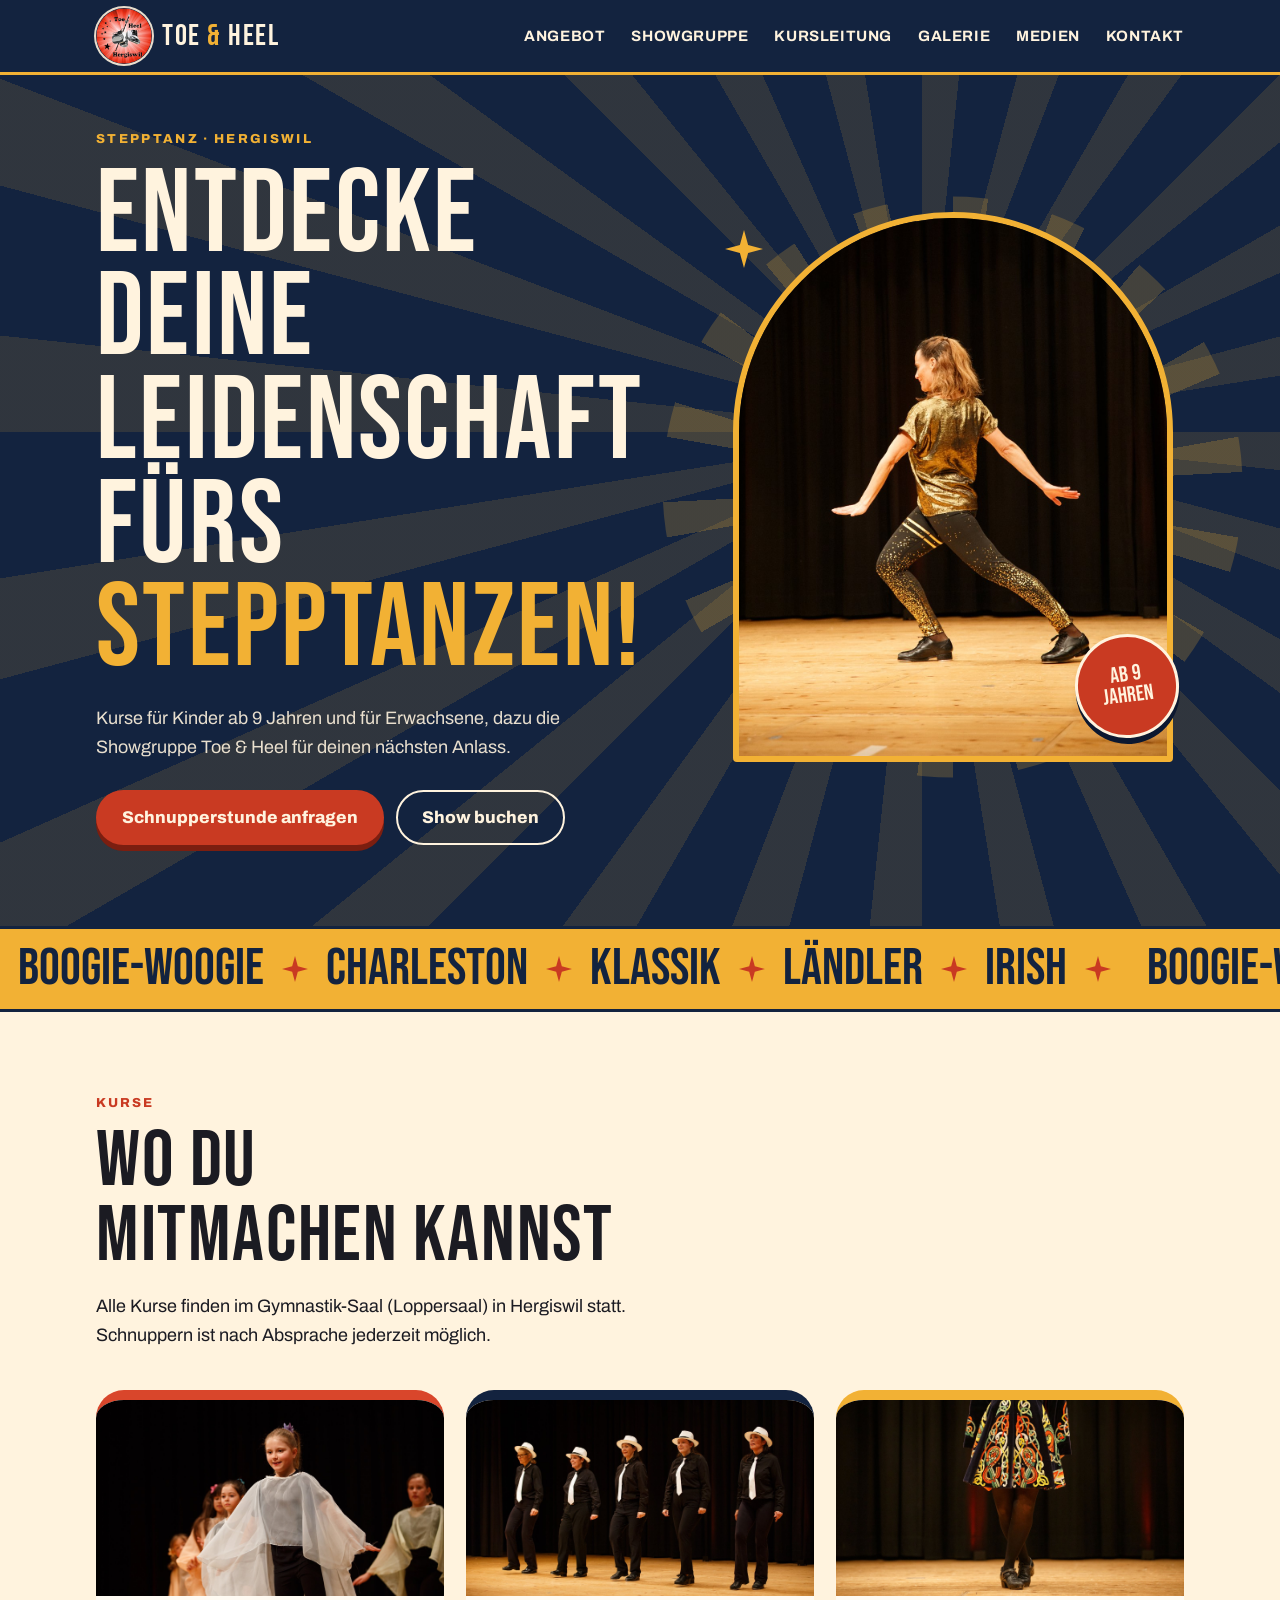
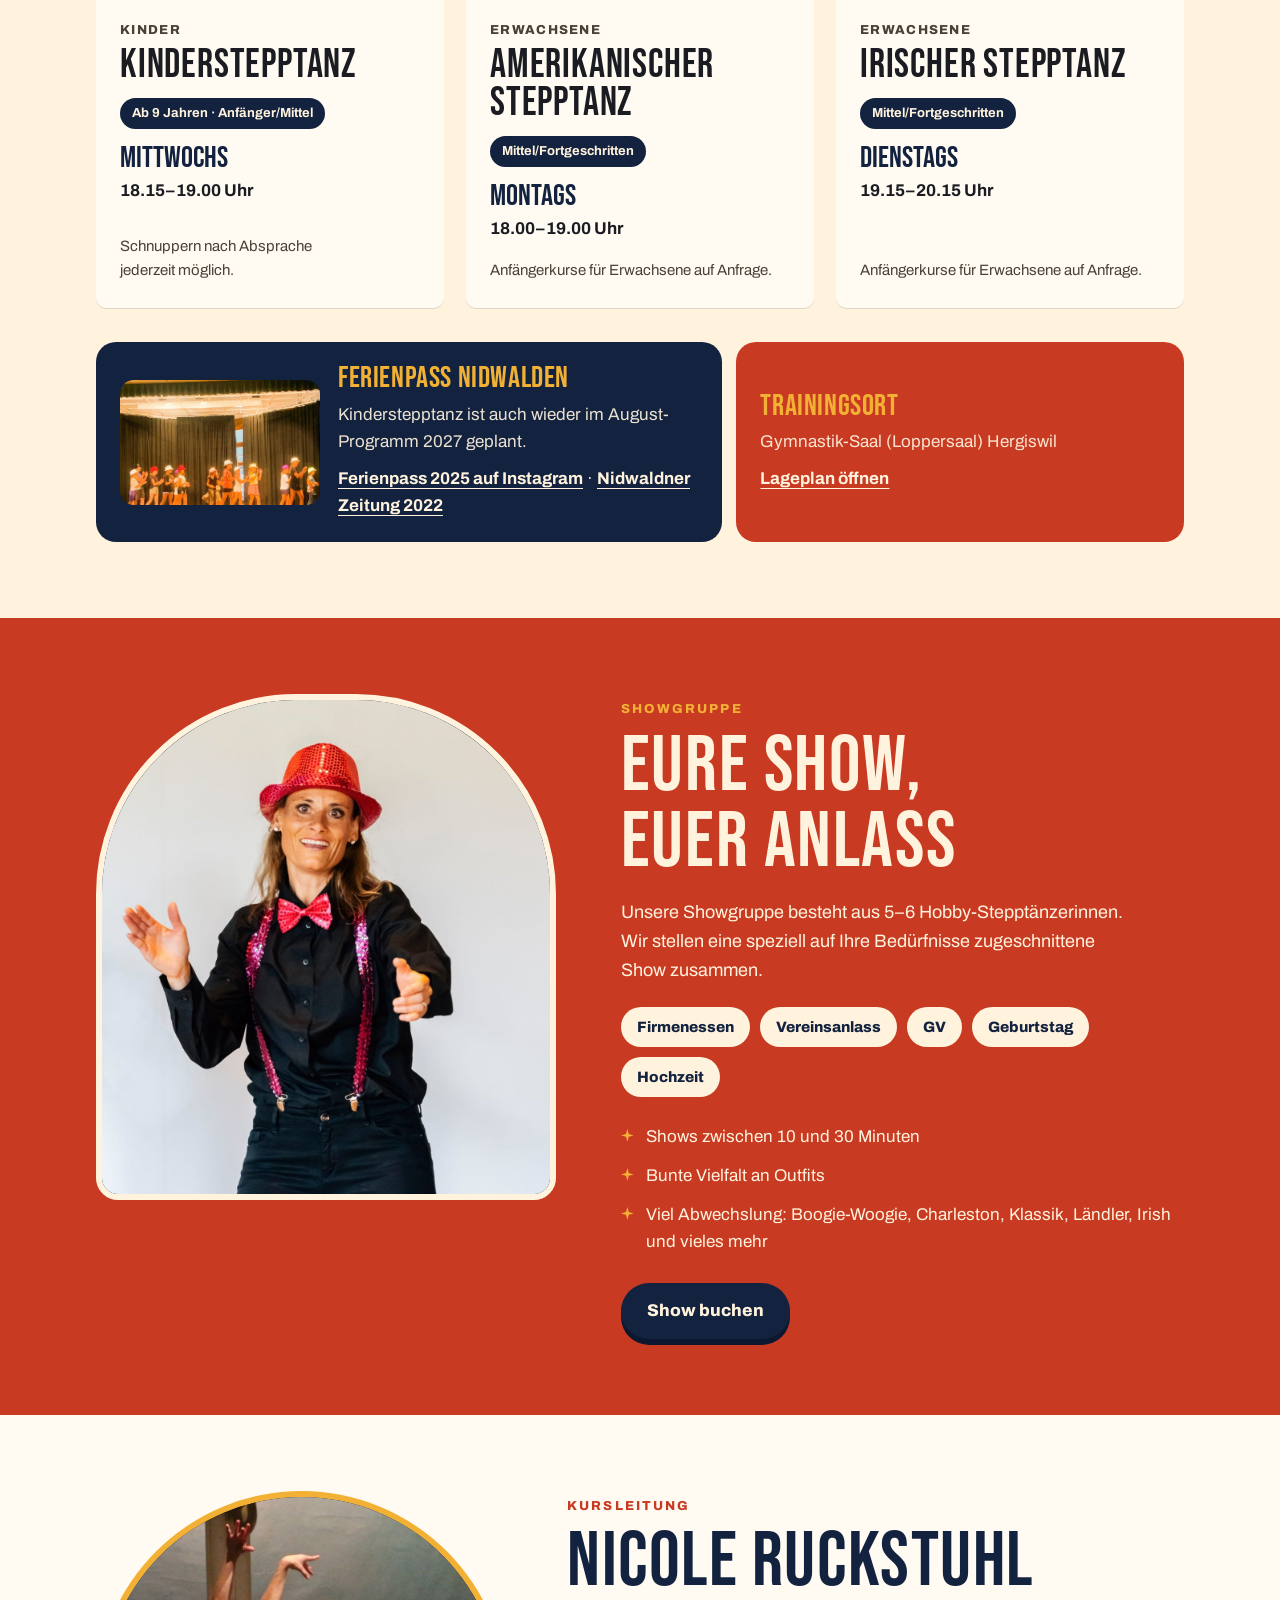
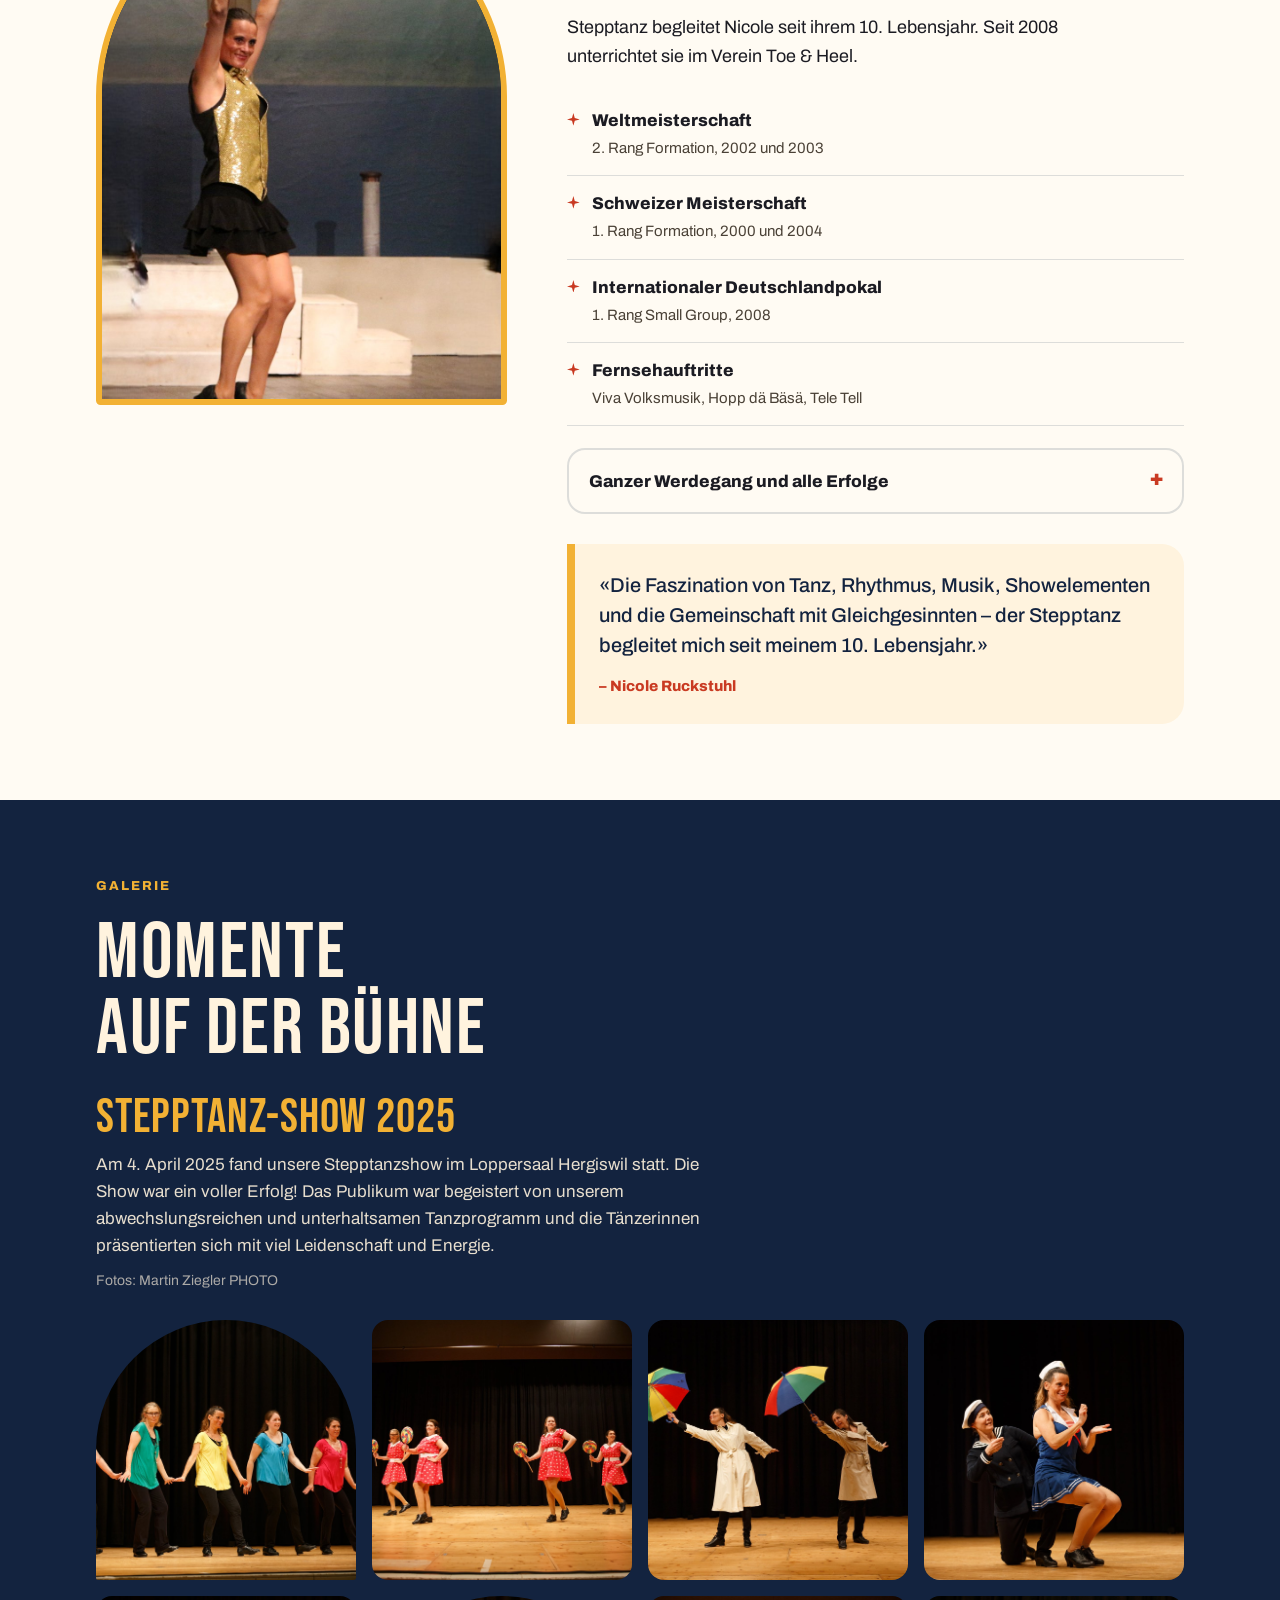
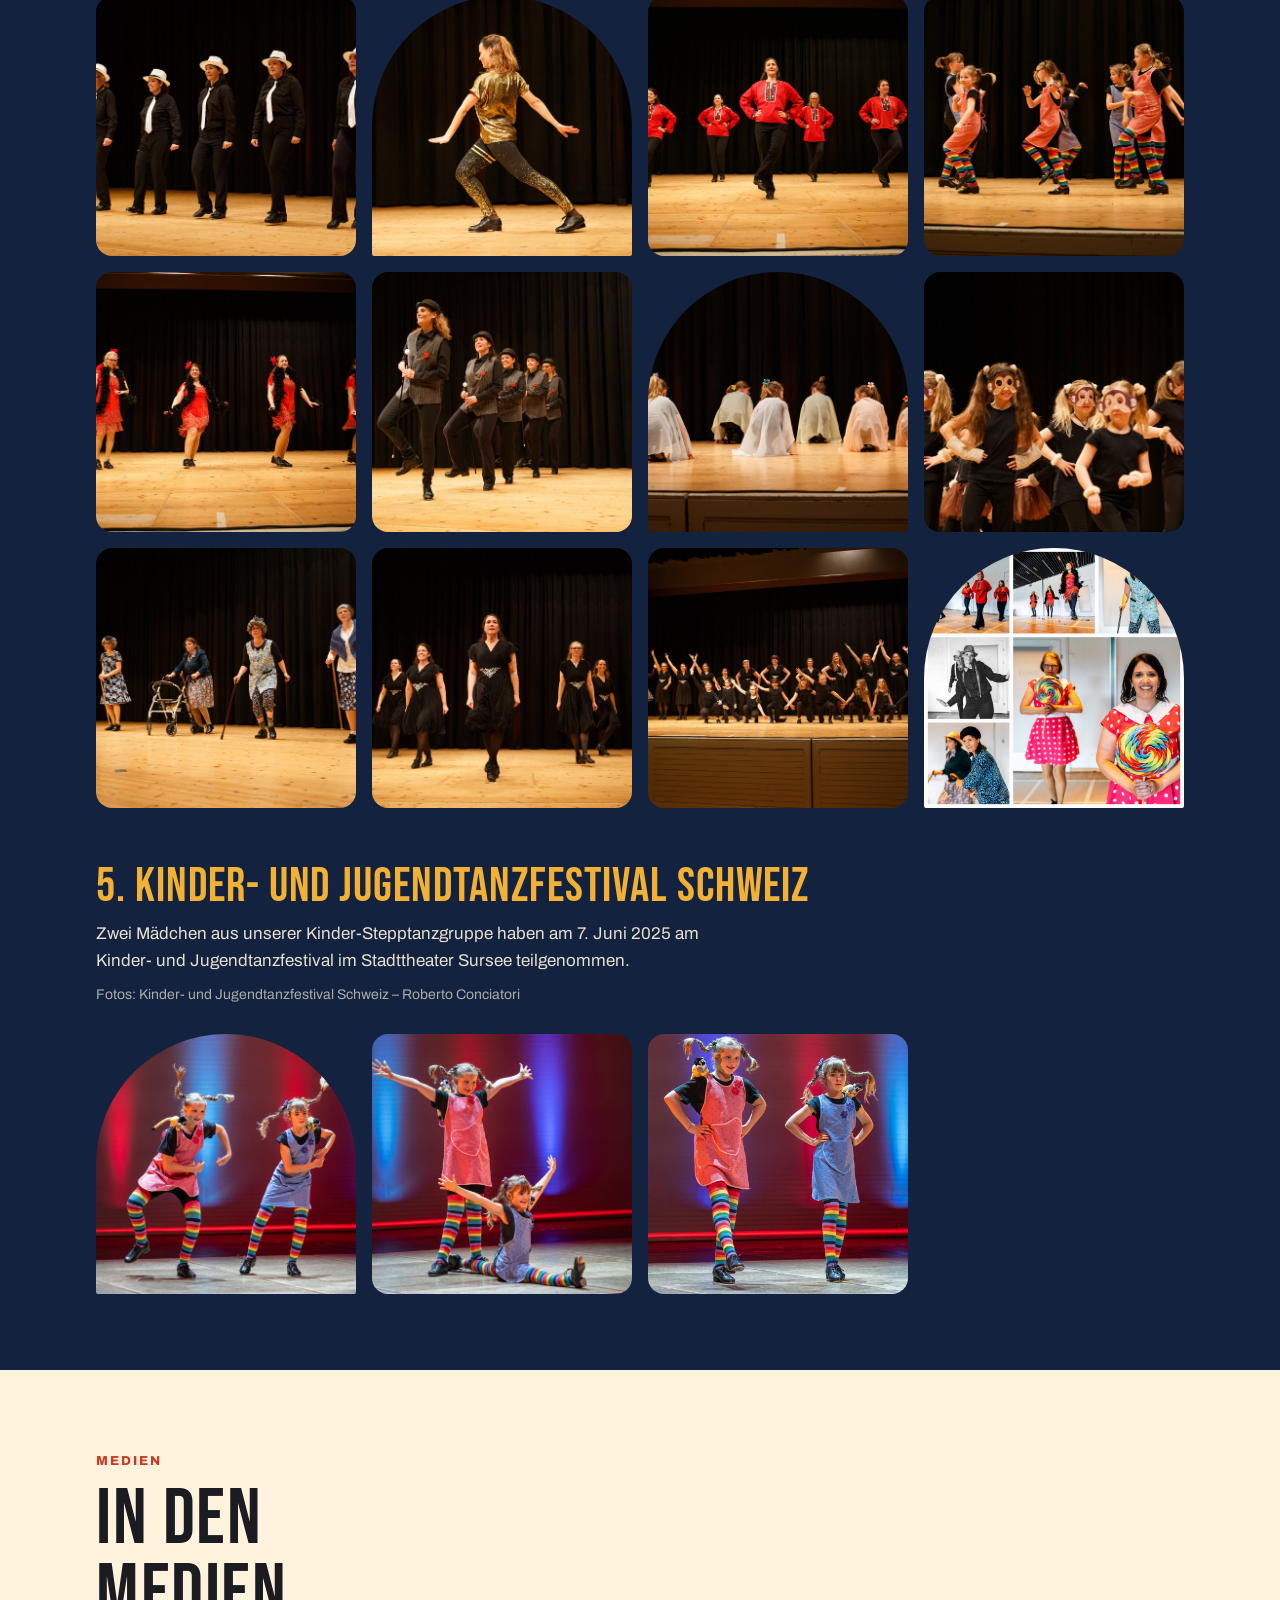
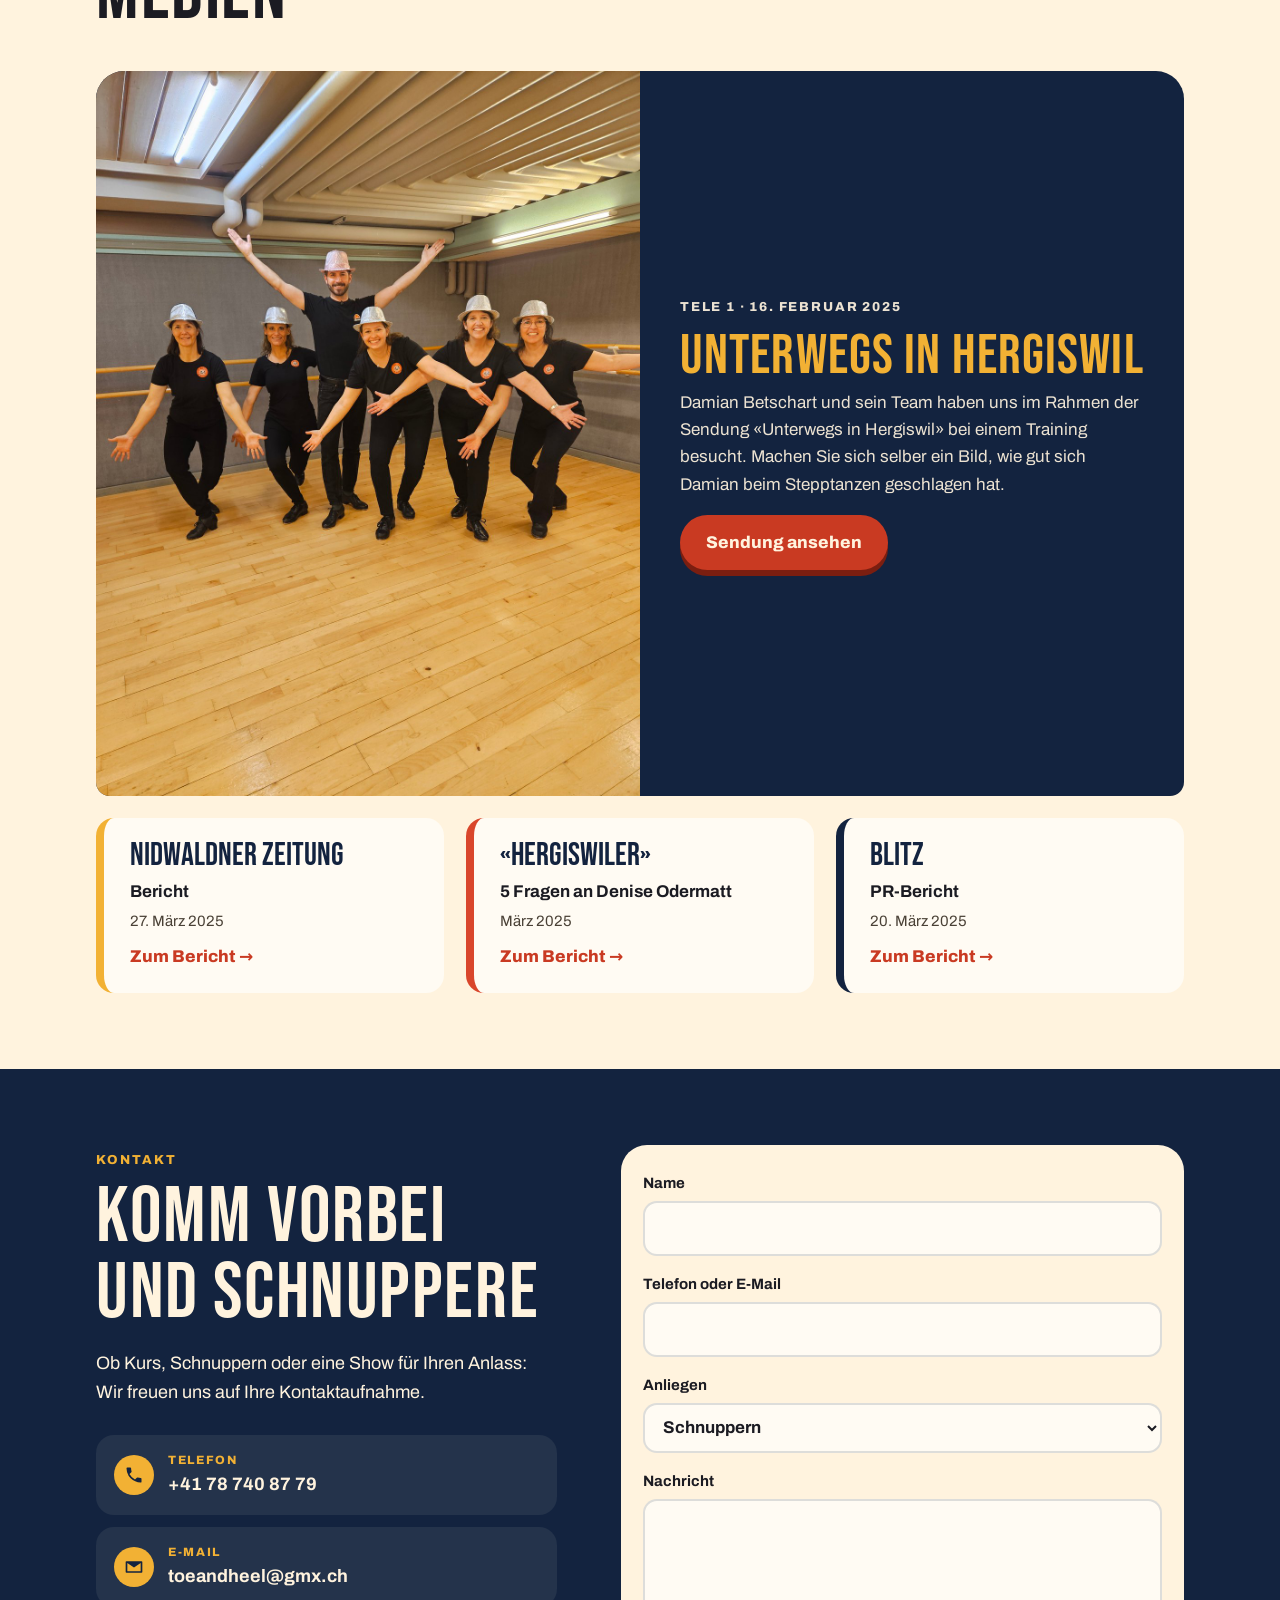
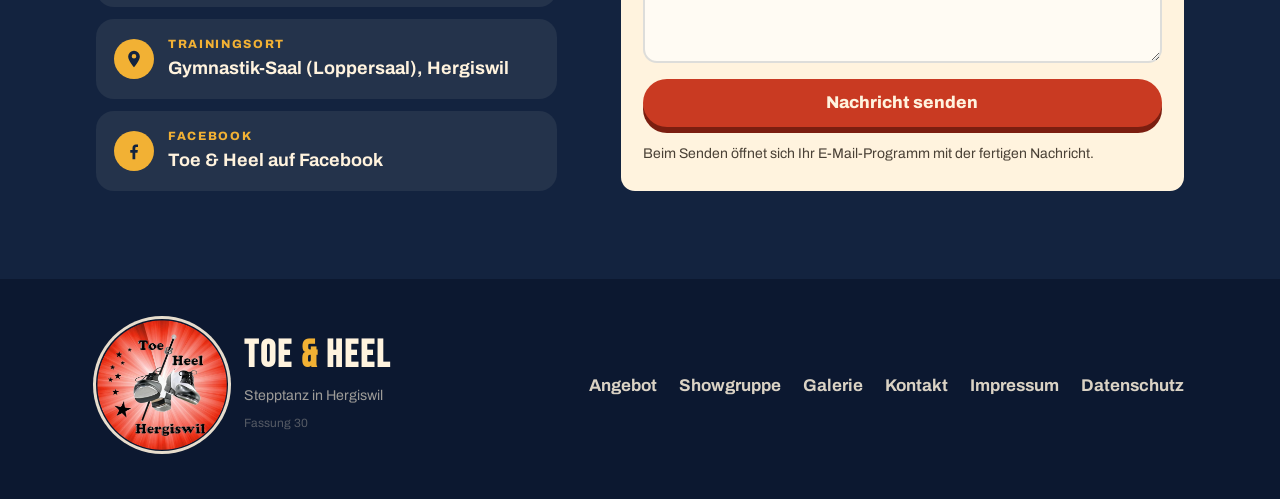
==== commit 65d13b73: "Kurse, Galerie und Medienberichte in inhalte.json ausgelagert; Einstellungen für die Bearbeitungs-Ob" ====
--- a/index.html
+++ b/index.html
@@ -14,10 +14,10 @@
 <link rel="apple-touch-icon" href="bilder/logo-192.png">
 <link rel="preload" href="schrift/bebas-neue.woff2" as="font" type="font/woff2" crossorigin>
 <script>document.documentElement.classList.add('js');</script>
-<link rel="stylesheet" href="styles.css?v=29">
+<link rel="stylesheet" href="styles.css?v=30">
 <script>
 /* Testphase: zeigt das Gerät eine ältere Fassung als der Server, lädt die Seite einmal frisch nach */
-(function(){var hier=29;try{fetch('version.json?'+Date.now(),{cache:'no-store'}).then(function(r){return r.json()}).then(function(d){
+(function(){var hier=30;try{fetch('version.json?'+Date.now(),{cache:'no-store'}).then(function(r){return r.json()}).then(function(d){
 if(d.version>hier&&!/[?&]neu=/.test(location.search)){location.replace(location.pathname+'?neu='+d.version+location.hash)}}).catch(function(){})}catch(e){}})();
 </script>
 </head>
@@ -377,7 +377,7 @@
       <img src="bilder/logo.png" alt="Logo Toe &amp; Heel Hergiswil" loading="lazy" width="132" height="132">
       <div>
         <a class="logo" translate="no" href="#top">Toe <span>&amp;</span> Heel</a>
-        <p style="margin:6px 0 0"><small>Stepptanz in Hergiswil</small><small class="stand">Fassung 29</small></p>
+        <p style="margin:6px 0 0"><small>Stepptanz in Hergiswil</small><small class="stand">Fassung 30</small></p>
       </div>
     </div>
     <ul>
@@ -401,6 +401,6 @@
   </div>
 </dialog>
 
-<script src="script.js?v=29" defer></script>
+<script src="script.js?v=30" defer></script>
 </body>
 </html>
